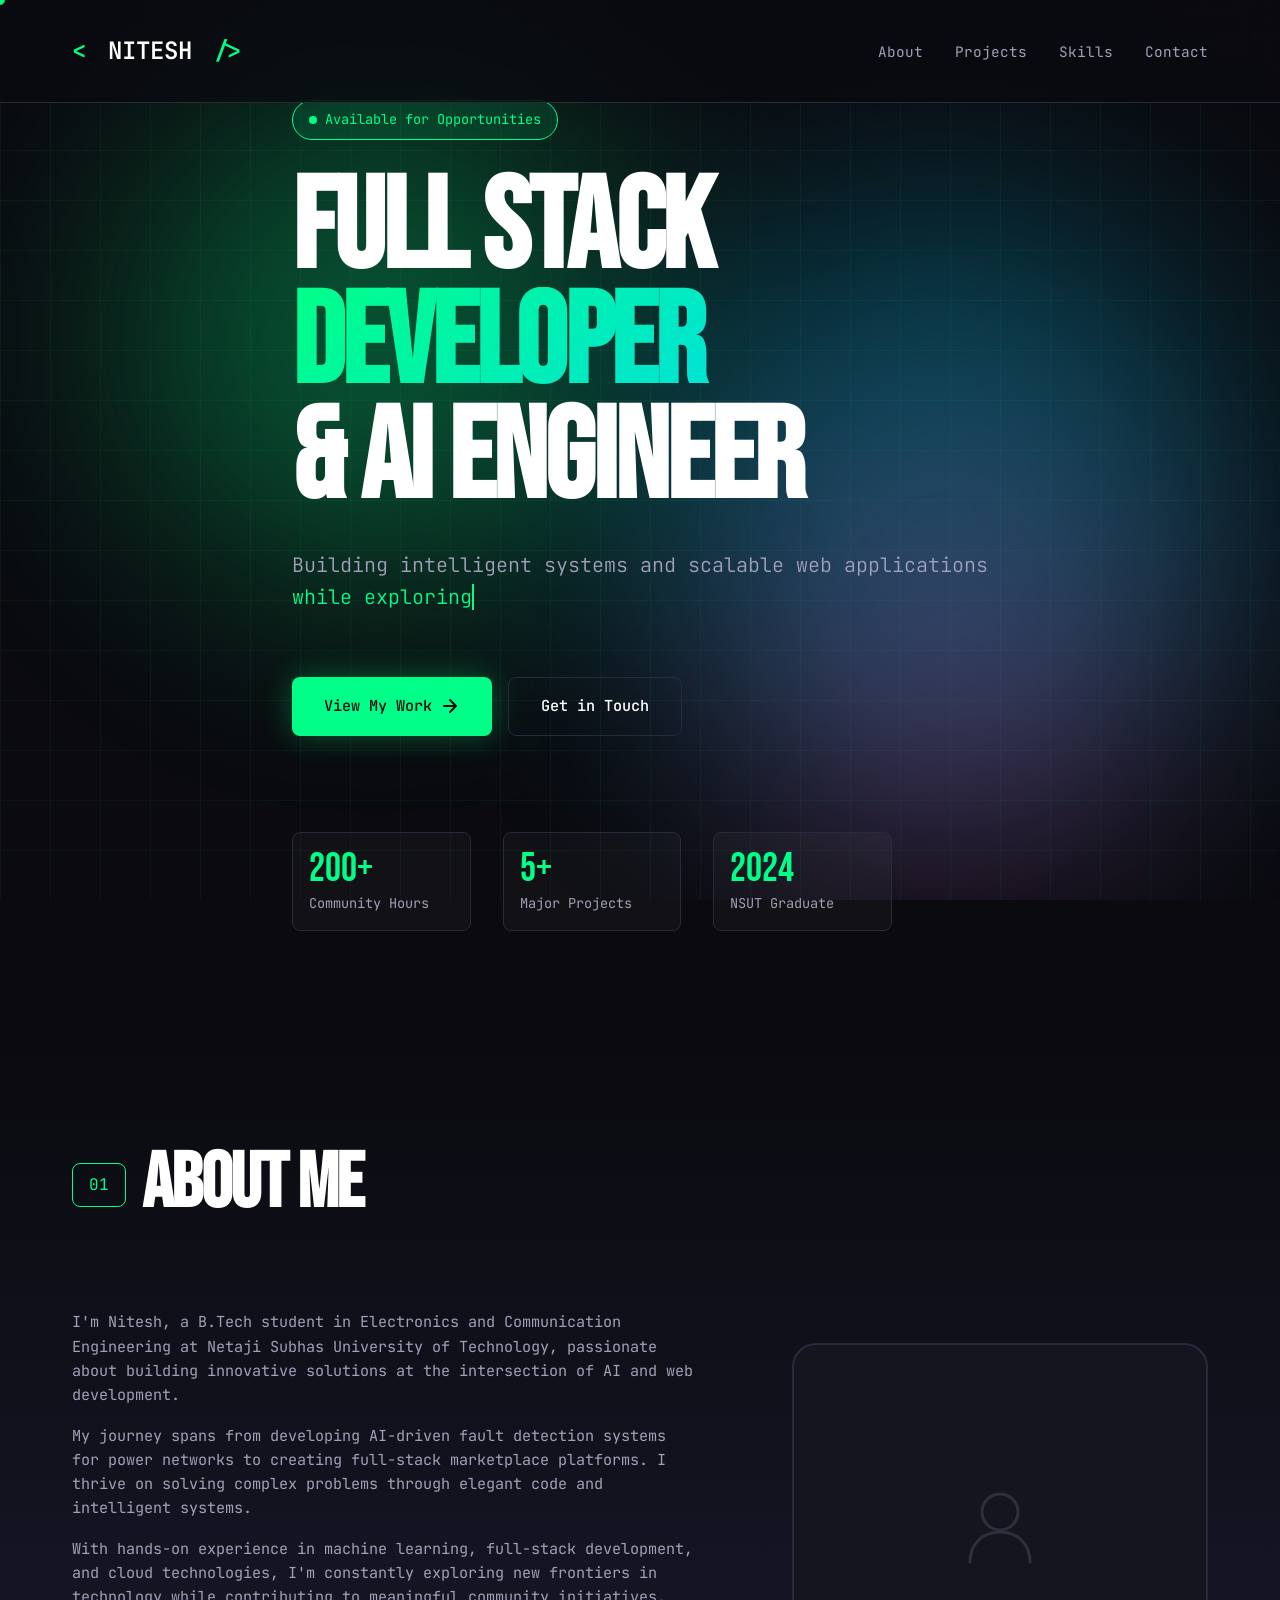
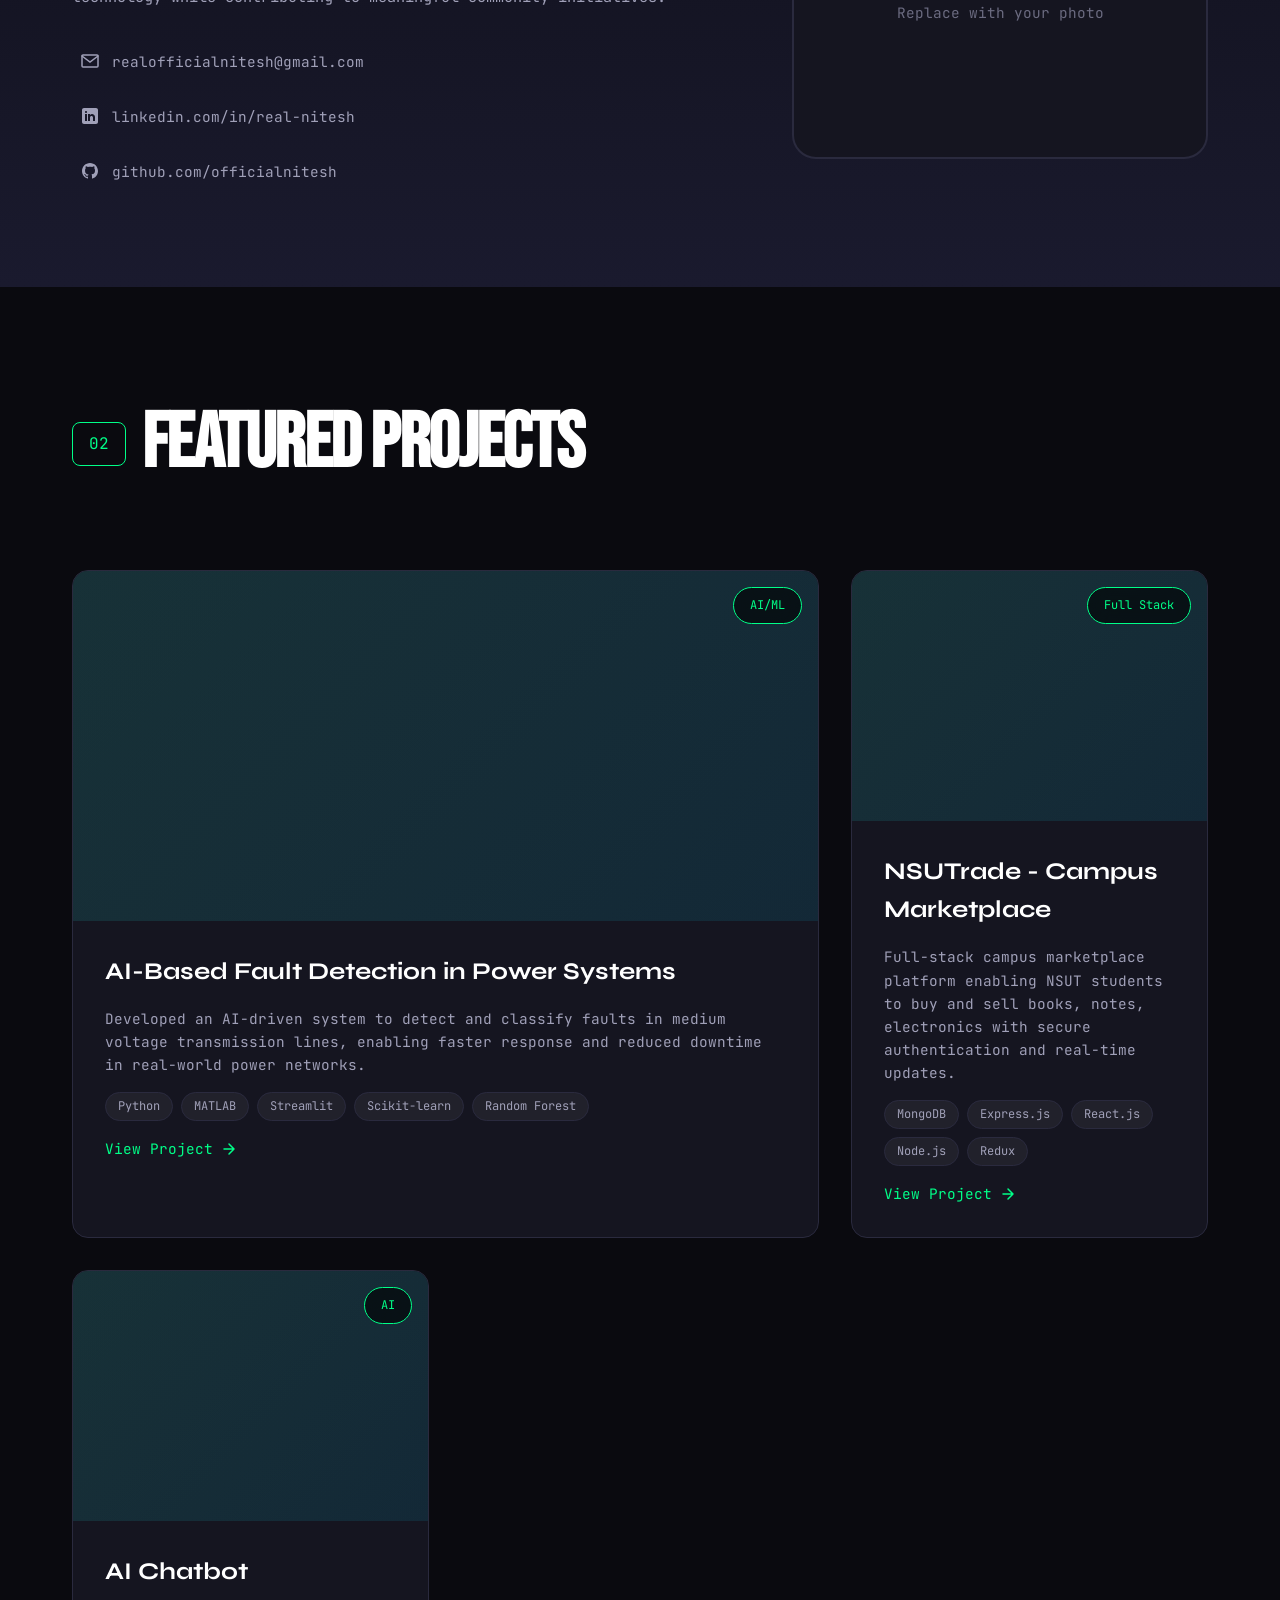
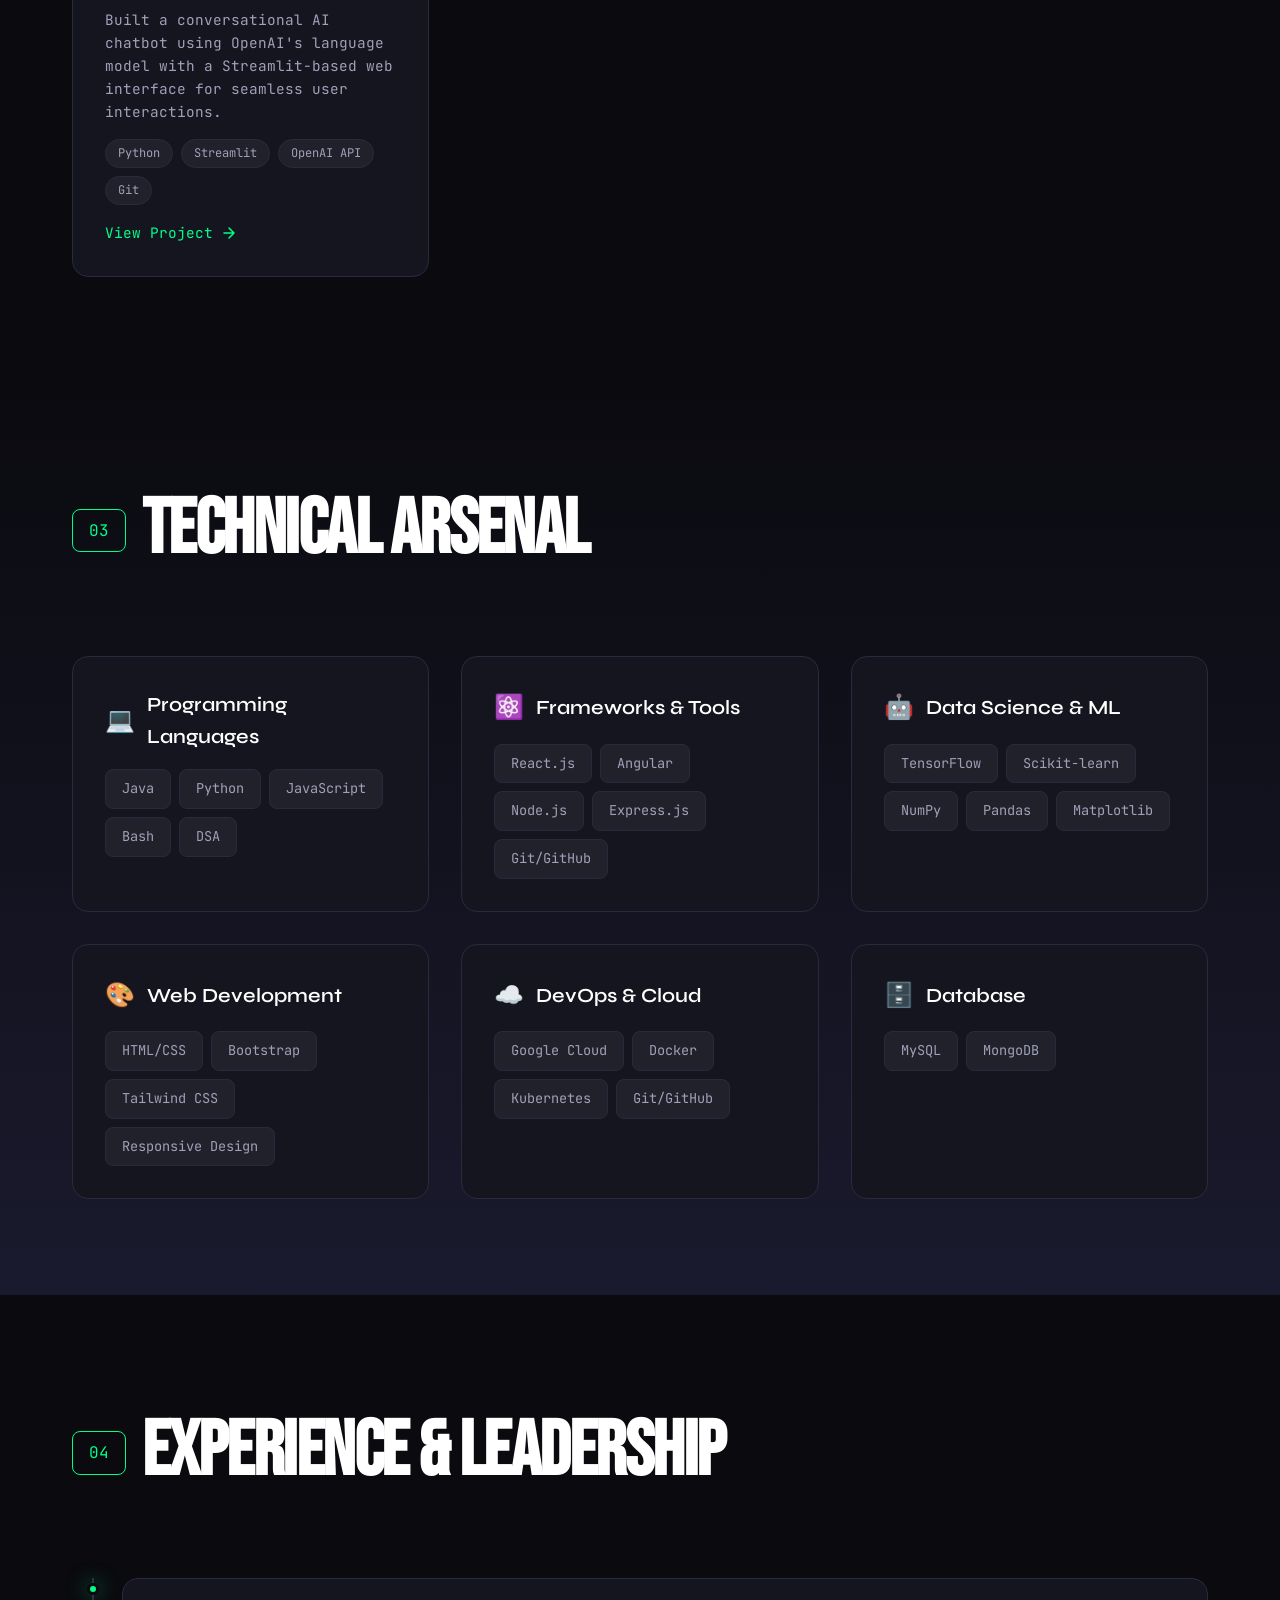
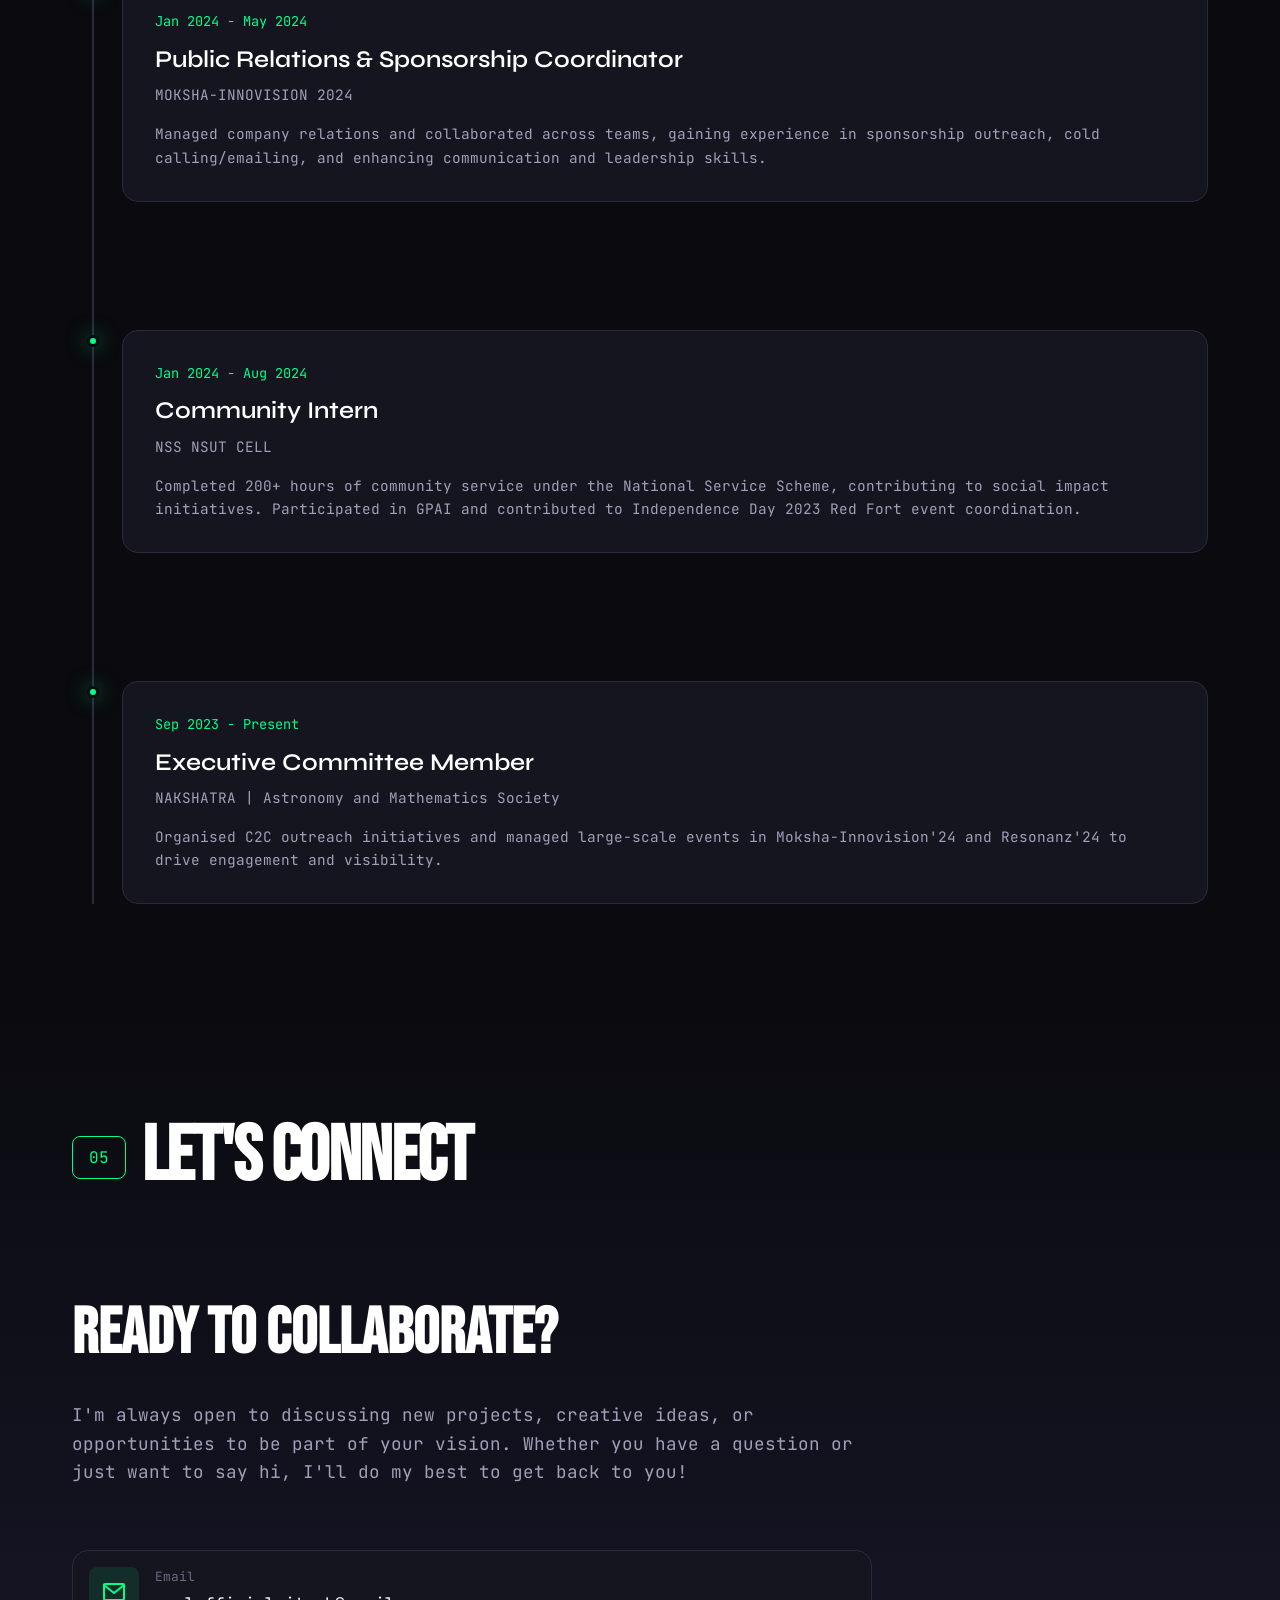
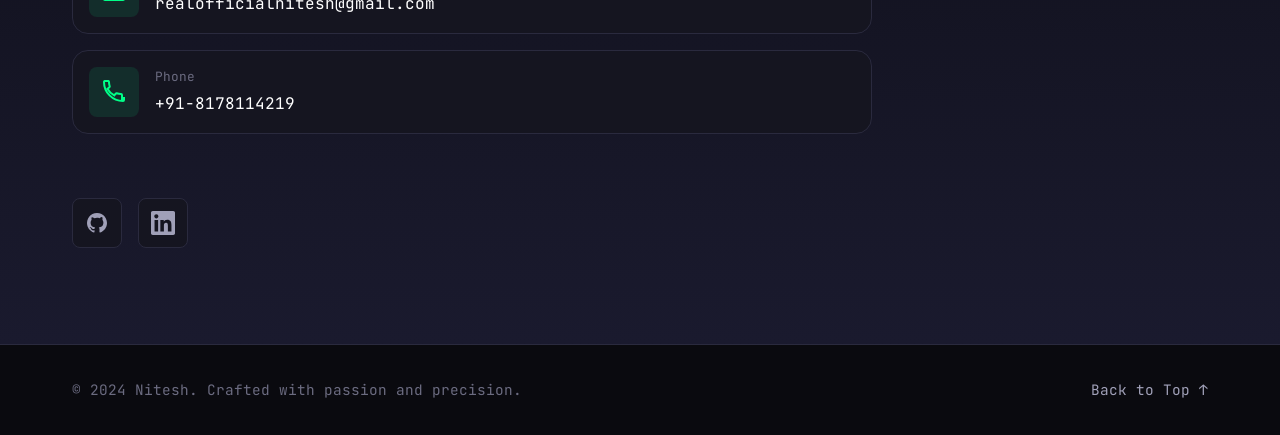
==== index.html @ efdd8fa1 "first commit" ====
<!DOCTYPE html>
<html lang="en">
<head>
    <meta charset="UTF-8">
    <meta name="viewport" content="width=device-width, initial-scale=1.0">
    <title>Nitesh - Full Stack Developer & AI Engineer</title>
    <link rel="stylesheet" href="styles.css">
    <link rel="preconnect" href="https://fonts.googleapis.com">
    <link rel="preconnect" href="https://fonts.gstatic.com" crossorigin>
    <link href="https://fonts.googleapis.com/css2?family=Bebas+Neue&family=JetBrains+Mono:wght@300;400;600&family=Syne:wght@400;600;700;800&display=swap" rel="stylesheet">
</head>
<body>
    <!-- Animated Background -->
    <div class="bg-animation">
        <div class="grid-overlay"></div>
        <div class="gradient-orb orb-1"></div>
        <div class="gradient-orb orb-2"></div>
        <div class="gradient-orb orb-3"></div>
    </div>

    <!-- Navigation -->
    <nav class="navbar">
        <div class="nav-container">
            <div class="logo">
                <span class="logo-bracket">&lt;</span>
                <span class="logo-text">NITESH</span>
                <span class="logo-bracket">/&gt;</span>
            </div>
            <div class="nav-links">
                <a href="#about" class="nav-link">About</a>
                <a href="#projects" class="nav-link">Projects</a>
                <a href="#skills" class="nav-link">Skills</a>
                <a href="#contact" class="nav-link">Contact</a>
            </div>
        </div>
    </nav>

    <!-- Hero Section -->
    <section class="hero" id="home">
        <div class="hero-content">
            <div class="hero-label">
                <span class="pulse-dot"></span>
                Available for Opportunities
            </div>
            <h1 class="hero-title">
                <span class="title-line">FULL STACK</span>
                <span class="title-line highlight">DEVELOPER</span>
                <span class="title-line">& AI ENGINEER</span>
            </h1>
            <p class="hero-subtitle">
                Building intelligent systems and scalable web applications
                <br>
                <span class="typing-text">while exploring the frontiers of AI and machine learning</span>
            </p>
            <div class="hero-cta">
                <a href="#projects" class="btn btn-primary">
                    <span>View My Work</span>
                    <svg width="20" height="20" viewBox="0 0 20 20" fill="none">
                        <path d="M4 10H16M16 10L10 4M16 10L10 16" stroke="currentColor" stroke-width="2" stroke-linecap="round"/>
                    </svg>
                </a>
                <a href="#contact" class="btn btn-secondary">Get in Touch</a>
            </div>
            <div class="hero-stats">
                <div class="stat">
                    <div class="stat-number">200+</div>
                    <div class="stat-label">Community Hours</div>
                </div>
                <div class="stat">
                    <div class="stat-number">5+</div>
                    <div class="stat-label">Major Projects</div>
                </div>
                <div class="stat">
                    <div class="stat-number">2024</div>
                    <div class="stat-label">NSUT Graduate</div>
                </div>
            </div>
        </div>
    </section>

    <!-- About Section -->
    <section class="about" id="about">
        <div class="container">
            <div class="section-header">
                <span class="section-number">01</span>
                <h2 class="section-title">About Me</h2>
            </div>
            <div class="about-grid">
                <div class="about-text">
                    <p class="lead-text">
                        I'm Nitesh, a B.Tech student in Electronics and Communication Engineering at Netaji Subhas University of Technology, passionate about building innovative solutions at the intersection of AI and web development.
                    </p>
                    <p>
                        My journey spans from developing AI-driven fault detection systems for power networks to creating full-stack marketplace platforms. I thrive on solving complex problems through elegant code and intelligent systems.
                    </p>
                    <p>
                        With hands-on experience in machine learning, full-stack development, and cloud technologies, I'm constantly exploring new frontiers in technology while contributing to meaningful community initiatives.
                    </p>
                    <div class="about-links">
                        <a href="mailto:realofficialnitesh@gmail.com" class="about-link">
                            <svg width="20" height="20" viewBox="0 0 20 20" fill="none">
                                <path d="M3 4H17C17.55 4 18 4.45 18 5V15C18 15.55 17.55 16 17 16H3C2.45 16 2 15.55 2 15V5C2 4.45 2.45 4 3 4Z" stroke="currentColor" stroke-width="1.5"/>
                                <path d="M18 5L10 11L2 5" stroke="currentColor" stroke-width="1.5" stroke-linecap="round"/>
                            </svg>
                            realofficialnitesh@gmail.com
                        </a>
                        <a href="https://linkedin.com/in/real-nitesh" target="_blank" class="about-link">
                            <svg width="20" height="20" viewBox="0 0 20 20" fill="none">
                                <path d="M16 2H4C2.9 2 2 2.9 2 4V16C2 17.1 2.9 18 4 18H16C17.1 18 18 17.1 18 16V4C18 2.9 17.1 2 16 2ZM7 15H5V8H7V15ZM6 7C5.45 7 5 6.55 5 6C5 5.45 5.45 5 6 5C6.55 5 7 5.45 7 6C7 6.55 6.55 7 6 7ZM15 15H13V11.5C13 10.67 12.33 10 11.5 10C10.67 10 10 10.67 10 11.5V15H8V8H10V9C10.5 8.34 11.34 8 12 8C13.66 8 15 9.34 15 11V15Z" fill="currentColor"/>
                            </svg>
                            linkedin.com/in/real-nitesh
                        </a>
                        <a href="https://github.com/officialnitesh" target="_blank" class="about-link">
                            <svg width="20" height="20" viewBox="0 0 20 20" fill="none">
                                <path fill-rule="evenodd" clip-rule="evenodd" d="M10 2C5.58 2 2 5.58 2 10C2 13.54 4.29 16.53 7.47 17.59C7.87 17.66 8.02 17.42 8.02 17.21C8.02 17.02 8.01 16.39 8.01 15.72C6 16.09 5.48 15.21 5.32 14.76C5.23 14.53 4.84 13.8 4.5 13.61C4.22 13.46 3.82 13.09 4.49 13.08C5.12 13.07 5.57 13.66 5.72 13.9C6.44 15.11 7.59 14.77 8.05 14.56C8.12 14.04 8.33 13.69 8.56 13.49C6.84 13.29 5.04 12.61 5.04 9.53C5.04 8.62 5.23 7.87 5.74 7.28C5.66 7.08 5.38 6.27 5.82 5.18C5.82 5.18 6.49 4.97 8.02 6.01C8.66 5.83 9.34 5.74 10.02 5.74C10.7 5.74 11.38 5.83 12.02 6.01C13.55 4.96 14.22 5.18 14.22 5.18C14.66 6.27 14.38 7.08 14.3 7.28C14.81 7.87 15 8.61 15 9.53C15 12.62 13.19 13.29 11.47 13.49C11.76 13.74 12.01 14.22 12.01 14.97C12.01 16.05 12 16.92 12 17.21C12 17.42 12.15 17.67 12.55 17.59C15.71 16.53 18 13.53 18 10C18 5.58 14.42 2 10 2Z" fill="currentColor"/>
                            </svg>
                            github.com/officialnitesh
                        </a>
                    </div>
                </div>
                <div class="about-image">
                    <div class="image-container">
                        <div class="image-placeholder">
                            <div class="placeholder-icon">
                                <svg width="100" height="100" viewBox="0 0 100 100" fill="none">
                                    <circle cx="50" cy="35" r="18" stroke="currentColor" stroke-width="3"/>
                                    <path d="M20 85C20 67 32 55 50 55C68 55 80 67 80 85" stroke="currentColor" stroke-width="3" stroke-linecap="round"/>
                                </svg>
                            </div>
                            <p class="placeholder-text">Replace with your photo</p>
                        </div>
                    </div>
                </div>
            </div>
        </div>
    </section>

    <!-- Projects Section -->
    <section class="projects" id="projects">
        <div class="container">
            <div class="section-header">
                <span class="section-number">02</span>
                <h2 class="section-title">Featured Projects</h2>
            </div>
            <div class="projects-grid">
                <!-- Project 1 -->
                <div class="project-card featured">
                    <div class="project-image">
                        <div class="project-overlay">
                            <span class="project-tag">AI/ML</span>
                        </div>
                    </div>
                    <div class="project-content">
                        <h3 class="project-title">AI-Based Fault Detection in Power Systems</h3>
                        <p class="project-description">
                            Developed an AI-driven system to detect and classify faults in medium voltage transmission lines, enabling faster response and reduced downtime in real-world power networks.
                        </p>
                        <div class="project-tech">
                            <span class="tech-tag">Python</span>
                            <span class="tech-tag">MATLAB</span>
                            <span class="tech-tag">Streamlit</span>
                            <span class="tech-tag">Scikit-learn</span>
                            <span class="tech-tag">Random Forest</span>
                        </div>
                        <div class="project-links">
                            <a href="#" class="project-link">
                                View Project
                                <svg width="16" height="16" viewBox="0 0 16 16" fill="none">
                                    <path d="M3 8H13M13 8L8 3M13 8L8 13" stroke="currentColor" stroke-width="1.5" stroke-linecap="round"/>
                                </svg>
                            </a>
                        </div>
                    </div>
                </div>

                <!-- Project 2 -->
                <div class="project-card">
                    <div class="project-image">
                        <div class="project-overlay">
                            <span class="project-tag">Full Stack</span>
                        </div>
                    </div>
                    <div class="project-content">
                        <h3 class="project-title">NSUTrade - Campus Marketplace</h3>
                        <p class="project-description">
                            Full-stack campus marketplace platform enabling NSUT students to buy and sell books, notes, electronics with secure authentication and real-time updates.
                        </p>
                        <div class="project-tech">
                            <span class="tech-tag">MongoDB</span>
                            <span class="tech-tag">Express.js</span>
                            <span class="tech-tag">React.js</span>
                            <span class="tech-tag">Node.js</span>
                            <span class="tech-tag">Redux</span>
                        </div>
                        <div class="project-links">
                            <a href="#" class="project-link">
                                View Project
                                <svg width="16" height="16" viewBox="0 0 16 16" fill="none">
                                    <path d="M3 8H13M13 8L8 3M13 8L8 13" stroke="currentColor" stroke-width="1.5" stroke-linecap="round"/>
                                </svg>
                            </a>
                        </div>
                    </div>
                </div>

                <!-- Project 3 -->
                <div class="project-card">
                    <div class="project-image">
                        <div class="project-overlay">
                            <span class="project-tag">AI</span>
                        </div>
                    </div>
                    <div class="project-content">
                        <h3 class="project-title">AI Chatbot</h3>
                        <p class="project-description">
                            Built a conversational AI chatbot using OpenAI's language model with a Streamlit-based web interface for seamless user interactions.
                        </p>
                        <div class="project-tech">
                            <span class="tech-tag">Python</span>
                            <span class="tech-tag">Streamlit</span>
                            <span class="tech-tag">OpenAI API</span>
                            <span class="tech-tag">Git</span>
                        </div>
                        <div class="project-links">
                            <a href="#" class="project-link">
                                View Project
                                <svg width="16" height="16" viewBox="0 0 16 16" fill="none">
                                    <path d="M3 8H13M13 8L8 3M13 8L8 13" stroke="currentColor" stroke-width="1.5" stroke-linecap="round"/>
                                </svg>
                            </a>
                        </div>
                    </div>
                </div>
            </div>
        </div>
    </section>

    <!-- Skills Section -->
    <section class="skills" id="skills">
        <div class="container">
            <div class="section-header">
                <span class="section-number">03</span>
                <h2 class="section-title">Technical Arsenal</h2>
            </div>
            <div class="skills-grid">
                <div class="skill-category">
                    <h3 class="category-title">
                        <span class="category-icon">💻</span>
                        Programming Languages
                    </h3>
                    <div class="skill-items">
                        <div class="skill-item">Java</div>
                        <div class="skill-item">Python</div>
                        <div class="skill-item">JavaScript</div>
                        <div class="skill-item">Bash</div>
                        <div class="skill-item">DSA</div>
                    </div>
                </div>

                <div class="skill-category">
                    <h3 class="category-title">
                        <span class="category-icon">⚛️</span>
                        Frameworks & Tools
                    </h3>
                    <div class="skill-items">
                        <div class="skill-item">React.js</div>
                        <div class="skill-item">Angular</div>
                        <div class="skill-item">Node.js</div>
                        <div class="skill-item">Express.js</div>
                        <div class="skill-item">Git/GitHub</div>
                    </div>
                </div>

                <div class="skill-category">
                    <h3 class="category-title">
                        <span class="category-icon">🤖</span>
                        Data Science & ML
                    </h3>
                    <div class="skill-items">
                        <div class="skill-item">TensorFlow</div>
                        <div class="skill-item">Scikit-learn</div>
                        <div class="skill-item">NumPy</div>
                        <div class="skill-item">Pandas</div>
                        <div class="skill-item">Matplotlib</div>
                    </div>
                </div>

                <div class="skill-category">
                    <h3 class="category-title">
                        <span class="category-icon">🎨</span>
                        Web Development
                    </h3>
                    <div class="skill-items">
                        <div class="skill-item">HTML/CSS</div>
                        <div class="skill-item">Bootstrap</div>
                        <div class="skill-item">Tailwind CSS</div>
                        <div class="skill-item">Responsive Design</div>
                    </div>
                </div>

                <div class="skill-category">
                    <h3 class="category-title">
                        <span class="category-icon">☁️</span>
                        DevOps & Cloud
                    </h3>
                    <div class="skill-items">
                        <div class="skill-item">Google Cloud</div>
                        <div class="skill-item">Docker</div>
                        <div class="skill-item">Kubernetes</div>
                        <div class="skill-item">Git/GitHub</div>
                    </div>
                </div>

                <div class="skill-category">
                    <h3 class="category-title">
                        <span class="category-icon">🗄️</span>
                        Database
                    </h3>
                    <div class="skill-items">
                        <div class="skill-item">MySQL</div>
                        <div class="skill-item">MongoDB</div>
                    </div>
                </div>
            </div>
        </div>
    </section>

    <!-- Experience Section -->
    <section class="experience">
        <div class="container">
            <div class="section-header">
                <span class="section-number">04</span>
                <h2 class="section-title">Experience & Leadership</h2>
            </div>
            <div class="timeline">
                <div class="timeline-item">
                    <div class="timeline-marker"></div>
                    <div class="timeline-content">
                        <div class="timeline-period">Jan 2024 - May 2024</div>
                        <h3 class="timeline-title">Public Relations & Sponsorship Coordinator</h3>
                        <div class="timeline-org">MOKSHA-INNOVISION 2024</div>
                        <p class="timeline-description">
                            Managed company relations and collaborated across teams, gaining experience in sponsorship outreach, cold calling/emailing, and enhancing communication and leadership skills.
                        </p>
                    </div>
                </div>

                <div class="timeline-item">
                    <div class="timeline-marker"></div>
                    <div class="timeline-content">
                        <div class="timeline-period">Jan 2024 - Aug 2024</div>
                        <h3 class="timeline-title">Community Intern</h3>
                        <div class="timeline-org">NSS NSUT CELL</div>
                        <p class="timeline-description">
                            Completed 200+ hours of community service under the National Service Scheme, contributing to social impact initiatives. Participated in GPAI and contributed to Independence Day 2023 Red Fort event coordination.
                        </p>
                    </div>
                </div>

                <div class="timeline-item">
                    <div class="timeline-marker"></div>
                    <div class="timeline-content">
                        <div class="timeline-period">Sep 2023 - Present</div>
                        <h3 class="timeline-title">Executive Committee Member</h3>
                        <div class="timeline-org">NAKSHATRA | Astronomy and Mathematics Society</div>
                        <p class="timeline-description">
                            Organised C2C outreach initiatives and managed large-scale events in Moksha-Innovision'24 and Resonanz'24 to drive engagement and visibility.
                        </p>
                    </div>
                </div>
            </div>
        </div>
    </section>

    <!-- Contact Section -->
    <section class="contact" id="contact">
        <div class="container">
            <div class="section-header">
                <span class="section-number">05</span>
                <h2 class="section-title">Let's Connect</h2>
            </div>
            <div class="contact-content">
                <div class="contact-text">
                    <h3 class="contact-heading">Ready to collaborate?</h3>
                    <p class="contact-description">
                        I'm always open to discussing new projects, creative ideas, or opportunities to be part of your vision. Whether you have a question or just want to say hi, I'll do my best to get back to you!
                    </p>
                    <div class="contact-methods">
                        <a href="mailto:realofficialnitesh@gmail.com" class="contact-method">
                            <div class="method-icon">
                                <svg width="24" height="24" viewBox="0 0 24 24" fill="none">
                                    <path d="M3 4H21C21.55 4 22 4.45 22 5V19C22 19.55 21.55 20 21 20H3C2.45 20 2 19.55 2 19V5C2 4.45 2.45 4 3 4Z" stroke="currentColor" stroke-width="2"/>
                                    <path d="M22 5L12 13L2 5" stroke="currentColor" stroke-width="2" stroke-linecap="round"/>
                                </svg>
                            </div>
                            <div class="method-details">
                                <div class="method-label">Email</div>
                                <div class="method-value">realofficialnitesh@gmail.com</div>
                            </div>
                        </a>
                        <a href="tel:+918178114219" class="contact-method">
                            <div class="method-icon">
                                <svg width="24" height="24" viewBox="0 0 24 24" fill="none">
                                    <path d="M22 16.92V19.92C22 20.47 21.55 20.92 21 20.92C10.51 20.92 2 12.41 2 1.92C2 1.37 2.45 0.92 3 0.92H6C6.55 0.92 7 1.37 7 1.92C7 3.42 7.24 4.86 7.68 6.21C7.79 6.56 7.67 6.94 7.39 7.17L5.51 8.7C6.93 11.53 9.39 14 12.22 15.42L13.75 13.54C13.98 13.26 14.36 13.14 14.71 13.25C16.06 13.69 17.5 13.93 19 13.93C19.55 13.93 20 14.38 20 14.93V17.93C20 18.48 19.55 18.93 19 18.93H22V16.92Z" stroke="currentColor" stroke-width="2"/>
                                </svg>
                            </div>
                            <div class="method-details">
                                <div class="method-label">Phone</div>
                                <div class="method-value">+91-8178114219</div>
                            </div>
                        </a>
                    </div>
                    <div class="social-links">
                        <a href="https://github.com/officialnitesh" target="_blank" class="social-link" aria-label="GitHub">
                            <svg width="24" height="24" viewBox="0 0 24 24" fill="currentColor">
                                <path d="M12 2C6.477 2 2 6.477 2 12c0 4.42 2.865 8.17 6.839 9.49.5.092.682-.217.682-.482 0-.237-.008-.866-.013-1.7-2.782.603-3.369-1.34-3.369-1.34-.454-1.156-1.11-1.463-1.11-1.463-.908-.62.069-.608.069-.608 1.003.07 1.531 1.03 1.531 1.03.892 1.529 2.341 1.087 2.91.831.092-.646.35-1.086.636-1.336-2.22-.253-4.555-1.11-4.555-4.943 0-1.091.39-1.984 1.029-2.683-.103-.253-.446-1.27.098-2.647 0 0 .84-.269 2.75 1.025A9.578 9.578 0 0112 6.836c.85.004 1.705.114 2.504.336 1.909-1.294 2.747-1.025 2.747-1.025.546 1.377.203 2.394.1 2.647.64.699 1.028 1.592 1.028 2.683 0 3.842-2.339 4.687-4.566 4.935.359.309.678.919.678 1.852 0 1.336-.012 2.415-.012 2.743 0 .267.18.578.688.48C19.137 20.167 22 16.418 22 12c0-5.523-4.477-10-10-10z"/>
                            </svg>
                        </a>
                        <a href="https://linkedin.com/in/real-nitesh" target="_blank" class="social-link" aria-label="LinkedIn">
                            <svg width="24" height="24" viewBox="0 0 24 24" fill="currentColor">
                                <path d="M20.447 20.452h-3.554v-5.569c0-1.328-.027-3.037-1.852-3.037-1.853 0-2.136 1.445-2.136 2.939v5.667H9.351V9h3.414v1.561h.046c.477-.9 1.637-1.85 3.37-1.85 3.601 0 4.267 2.37 4.267 5.455v6.286zM5.337 7.433c-1.144 0-2.063-.926-2.063-2.065 0-1.138.92-2.063 2.063-2.063 1.14 0 2.064.925 2.064 2.063 0 1.139-.925 2.065-2.064 2.065zm1.782 13.019H3.555V9h3.564v11.452zM22.225 0H1.771C.792 0 0 .774 0 1.729v20.542C0 23.227.792 24 1.771 24h20.451C23.2 24 24 23.227 24 22.271V1.729C24 .774 23.2 0 22.222 0h.003z"/>
                            </svg>
                        </a>
                    </div>
                </div>
            </div>
        </div>
    </section>

    <!-- Footer -->
    <footer class="footer">
        <div class="container">
            <div class="footer-content">
                <div class="footer-text">
                    <p>&copy; 2024 Nitesh. Crafted with passion and precision.</p>
                </div>
                <div class="footer-links">
                    <a href="#home" class="footer-link">Back to Top ↑</a>
                </div>
            </div>
        </div>
    </footer>

    <script src="script.js"></script>
</body>
</html>
---- styles.css ----
/* ===========================
   CSS VARIABLES & RESET
   =========================== */

:root {
    /* Color Palette - Bold Cyber-Tech Theme */
    --primary: #00ff88;
    --primary-dark: #00cc6f;
    --secondary: #ff006e;
    --accent: #00d4ff;
    --bg-dark: #0a0a0f;
    --bg-card: #151520;
    --bg-lighter: #1a1a2e;
    --text-primary: #ffffff;
    --text-secondary: #a0a0b8;
    --text-muted: #6b6b80;
    --border: #2a2a3e;
    
    /* Typography */
    --font-display: 'Syne', sans-serif;
    --font-mono: 'JetBrains Mono', monospace;
    --font-headline: 'Bebas Neue', sans-serif;
    
    /* Spacing */
    --spacing-xs: 0.5rem;
    --spacing-sm: 1rem;
    --spacing-md: 2rem;
    --spacing-lg: 4rem;
    --spacing-xl: 6rem;
    
    /* Transitions */
    --transition-fast: 0.2s ease;
    --transition-normal: 0.3s ease;
    --transition-slow: 0.5s ease;
    
    /* Border Radius */
    --radius-sm: 8px;
    --radius-md: 16px;
    --radius-lg: 24px;
}

* {
    margin: 0;
    padding: 0;
    box-sizing: border-box;
}

html {
    scroll-behavior: smooth;
}

body {
    font-family: var(--font-mono);
    background: var(--bg-dark);
    color: var(--text-primary);
    line-height: 1.6;
    overflow-x: hidden;
}

.container {
    max-width: 1200px;
    margin: 0 auto;
    padding: 0 var(--spacing-md);
}

section {
    padding: var(--spacing-xl) 0;
    position: relative;
}

/* ===========================
   ANIMATED BACKGROUND
   =========================== */

.bg-animation {
    position: fixed;
    top: 0;
    left: 0;
    width: 100%;
    height: 100%;
    z-index: -1;
    overflow: hidden;
}

.grid-overlay {
    position: absolute;
    top: 0;
    left: 0;
    width: 100%;
    height: 100%;
    background-image: 
        linear-gradient(rgba(0, 255, 136, 0.05) 1px, transparent 1px),
        linear-gradient(90deg, rgba(0, 255, 136, 0.05) 1px, transparent 1px);
    background-size: 50px 50px;
    animation: gridScroll 20s linear infinite;
}

@keyframes gridScroll {
    0% { transform: translateY(0); }
    100% { transform: translateY(50px); }
}

.gradient-orb {
    position: absolute;
    border-radius: 50%;
    filter: blur(120px);
    opacity: 0.3;
    animation: float 20s ease-in-out infinite;
}

.orb-1 {
    width: 500px;
    height: 500px;
    background: var(--primary);
    top: 10%;
    left: 10%;
    animation-delay: 0s;
}

.orb-2 {
    width: 400px;
    height: 400px;
    background: var(--secondary);
    top: 50%;
    right: 10%;
    animation-delay: 7s;
}

.orb-3 {
    width: 600px;
    height: 600px;
    background: var(--accent);
    bottom: 10%;
    left: 50%;
    animation-delay: 14s;
}

@keyframes float {
    0%, 100% { transform: translate(0, 0) rotate(0deg); }
    33% { transform: translate(50px, -50px) rotate(120deg); }
    66% { transform: translate(-30px, 30px) rotate(240deg); }
}

/* ===========================
   NAVIGATION
   =========================== */

.navbar {
    position: fixed;
    top: 0;
    left: 0;
    width: 100%;
    z-index: 1000;
    padding: var(--spacing-md) 0;
    background: rgba(10, 10, 15, 0.8);
    backdrop-filter: blur(20px);
    border-bottom: 1px solid var(--border);
    animation: slideDown 0.5s ease;
}

@keyframes slideDown {
    from { transform: translateY(-100%); opacity: 0; }
    to { transform: translateY(0); opacity: 1; }
}

.nav-container {
    max-width: 1200px;
    margin: 0 auto;
    padding: 0 var(--spacing-md);
    display: flex;
    justify-content: space-between;
    align-items: center;
}

.logo {
    font-family: var(--font-mono);
    font-size: 1.5rem;
    font-weight: 600;
    color: var(--text-primary);
}

.logo-bracket {
    color: var(--primary);
}

.logo-text {
    margin: 0 0.5rem;
}

.nav-links {
    display: flex;
    gap: var(--spacing-md);
}

.nav-link {
    font-family: var(--font-mono);
    font-size: 0.9rem;
    color: var(--text-secondary);
    text-decoration: none;
    transition: var(--transition-fast);
    position: relative;
}

.nav-link::before {
    content: '';
    position: absolute;
    bottom: -4px;
    left: 0;
    width: 0;
    height: 2px;
    background: var(--primary);
    transition: var(--transition-normal);
}

.nav-link:hover {
    color: var(--primary);
}

.nav-link:hover::before {
    width: 100%;
}

/* ===========================
   HERO SECTION
   =========================== */

.hero {
    min-height: 100vh;
    display: flex;
    align-items: center;
    padding-top: 100px;
}

.hero-content {
    max-width: 1200px;
    margin: 0 auto;
    padding: 0 var(--spacing-md);
}

.hero-label {
    display: inline-flex;
    align-items: center;
    gap: 0.5rem;
    padding: 0.5rem 1rem;
    background: rgba(0, 255, 136, 0.1);
    border: 1px solid var(--primary);
    border-radius: 50px;
    font-family: var(--font-mono);
    font-size: 0.85rem;
    color: var(--primary);
    margin-bottom: var(--spacing-md);
    animation: fadeInUp 0.8s ease 0.2s both;
}

.pulse-dot {
    width: 8px;
    height: 8px;
    background: var(--primary);
    border-radius: 50%;
    animation: pulse 2s ease-in-out infinite;
}

@keyframes pulse {
    0%, 100% { opacity: 1; transform: scale(1); }
    50% { opacity: 0.5; transform: scale(1.2); }
}

.hero-title {
    font-family: var(--font-headline);
    font-size: clamp(3rem, 10vw, 8rem);
    line-height: 0.9;
    margin-bottom: var(--spacing-md);
    letter-spacing: -0.02em;
}

.title-line {
    display: block;
    animation: fadeInUp 0.8s ease both;
}

.title-line:nth-child(1) { animation-delay: 0.3s; }
.title-line:nth-child(2) { animation-delay: 0.5s; }
.title-line:nth-child(3) { animation-delay: 0.7s; }

.title-line.highlight {
    color: transparent;
    background: linear-gradient(135deg, var(--primary), var(--accent));
    background-clip: text;
    -webkit-background-clip: text;
}

@keyframes fadeInUp {
    from { 
        opacity: 0;
        transform: translateY(30px);
    }
    to { 
        opacity: 1;
        transform: translateY(0);
    }
}

.hero-subtitle {
    font-family: var(--font-mono);
    font-size: clamp(1rem, 2vw, 1.25rem);
    color: var(--text-secondary);
    max-width: 700px;
    margin-bottom: var(--spacing-lg);
    font-weight: 300;
    animation: fadeInUp 0.8s ease 0.9s both;
}

.typing-text {
    color: var(--primary);
}

.hero-cta {
    display: flex;
    gap: var(--spacing-sm);
    margin-bottom: var(--spacing-xl);
    animation: fadeInUp 0.8s ease 1.1s both;
    flex-wrap: wrap;
}

.btn {
    padding: 1rem 2rem;
    border-radius: var(--radius-sm);
    font-family: var(--font-mono);
    font-size: 0.95rem;
    text-decoration: none;
    transition: var(--transition-normal);
    display: inline-flex;
    align-items: center;
    gap: 0.5rem;
    cursor: pointer;
    border: none;
    font-weight: 500;
}

.btn-primary {
    background: var(--primary);
    color: var(--bg-dark);
    box-shadow: 0 0 30px rgba(0, 255, 136, 0.3);
}

.btn-primary:hover {
    transform: translateY(-2px);
    box-shadow: 0 10px 40px rgba(0, 255, 136, 0.4);
}

.btn-secondary {
    background: transparent;
    color: var(--text-primary);
    border: 1px solid var(--border);
}

.btn-secondary:hover {
    border-color: var(--primary);
    color: var(--primary);
    transform: translateY(-2px);
}

.hero-stats {
    display: grid;
    grid-template-columns: repeat(auto-fit, minmax(150px, 1fr));
    gap: var(--spacing-md);
    max-width: 600px;
    animation: fadeInUp 0.8s ease 1.3s both;
}

.stat {
    padding: var(--spacing-sm);
    background: rgba(255, 255, 255, 0.03);
    border: 1px solid var(--border);
    border-radius: var(--radius-sm);
    transition: var(--transition-normal);
}

.stat:hover {
    border-color: var(--primary);
    background: rgba(0, 255, 136, 0.05);
}

.stat-number {
    font-family: var(--font-headline);
    font-size: 2.5rem;
    color: var(--primary);
    line-height: 1;
    margin-bottom: 0.25rem;
}

.stat-label {
    font-family: var(--font-mono);
    font-size: 0.85rem;
    color: var(--text-secondary);
}

/* ===========================
   SECTION HEADERS
   =========================== */

.section-header {
    margin-bottom: var(--spacing-lg);
    display: flex;
    align-items: center;
    gap: var(--spacing-sm);
}

.section-number {
    font-family: var(--font-mono);
    font-size: 1rem;
    color: var(--primary);
    padding: 0.5rem 1rem;
    border: 1px solid var(--primary);
    border-radius: var(--radius-sm);
}

.section-title {
    font-family: var(--font-headline);
    font-size: clamp(2.5rem, 6vw, 5rem);
    letter-spacing: -0.02em;
    color: var(--text-primary);
}

/* ===========================
   ABOUT SECTION
   =========================== */

.about {
    background: linear-gradient(180deg, var(--bg-dark) 0%, var(--bg-lighter) 100%);
}

.about-grid {
    display: grid;
    grid-template-columns: 1.5fr 1fr;
    gap: var(--spacing-xl);
    align-items: center;
}

.about-text {
    font-family: var(--font-mono);
}

.lead-text {
    font-size: 1.25rem;
    color: var(--text-primary);
    margin-bottom: var(--spacing-md);
    font-weight: 400;
}

.about-text p {
    color: var(--text-secondary);
    margin-bottom: var(--spacing-sm);
    font-size: 0.95rem;
}

.about-links {
    margin-top: var(--spacing-md);
    display: flex;
    flex-direction: column;
    gap: var(--spacing-sm);
}

.about-link {
    display: inline-flex;
    align-items: center;
    gap: 0.75rem;
    color: var(--text-secondary);
    text-decoration: none;
    font-size: 0.9rem;
    transition: var(--transition-fast);
    padding: 0.5rem;
    border-radius: var(--radius-sm);
}

.about-link:hover {
    color: var(--primary);
    background: rgba(0, 255, 136, 0.05);
}

.about-link svg {
    flex-shrink: 0;
}

.about-image {
    position: relative;
}

.image-container {
    position: relative;
    aspect-ratio: 1;
    border-radius: var(--radius-lg);
    overflow: hidden;
    border: 2px solid var(--border);
    background: var(--bg-card);
}

.image-placeholder {
    width: 100%;
    height: 100%;
    display: flex;
    flex-direction: column;
    align-items: center;
    justify-content: center;
    color: var(--text-muted);
}

.placeholder-icon {
    margin-bottom: var(--spacing-sm);
    opacity: 0.3;
}

.placeholder-text {
    font-size: 0.9rem;
    font-family: var(--font-mono);
}

/* ===========================
   PROJECTS SECTION
   =========================== */

.projects {
    background: var(--bg-dark);
}

.projects-grid {
    display: grid;
    grid-template-columns: repeat(auto-fit, minmax(350px, 1fr));
    gap: var(--spacing-md);
}

.project-card {
    background: var(--bg-card);
    border: 1px solid var(--border);
    border-radius: var(--radius-md);
    overflow: hidden;
    transition: var(--transition-normal);
    cursor: pointer;
}

.project-card:hover {
    transform: translateY(-8px);
    border-color: var(--primary);
    box-shadow: 0 20px 60px rgba(0, 255, 136, 0.1);
}

.project-card.featured {
    grid-column: span 2;
}

.project-image {
    position: relative;
    height: 250px;
    background: linear-gradient(135deg, var(--bg-lighter), var(--bg-card));
    overflow: hidden;
}

.project-card.featured .project-image {
    height: 350px;
}

.project-overlay {
    position: absolute;
    top: 0;
    left: 0;
    width: 100%;
    height: 100%;
    display: flex;
    align-items: flex-start;
    justify-content: flex-end;
    padding: var(--spacing-sm);
    background: linear-gradient(135deg, rgba(0, 255, 136, 0.1), rgba(0, 212, 255, 0.1));
}

.project-tag {
    padding: 0.5rem 1rem;
    background: rgba(0, 0, 0, 0.6);
    backdrop-filter: blur(10px);
    border: 1px solid var(--primary);
    border-radius: 50px;
    font-family: var(--font-mono);
    font-size: 0.75rem;
    color: var(--primary);
}

.project-content {
    padding: var(--spacing-md);
}

.project-title {
    font-family: var(--font-display);
    font-size: 1.5rem;
    font-weight: 700;
    margin-bottom: var(--spacing-sm);
    color: var(--text-primary);
}

.project-description {
    font-family: var(--font-mono);
    font-size: 0.9rem;
    color: var(--text-secondary);
    margin-bottom: var(--spacing-sm);
    line-height: 1.6;
}

.project-tech {
    display: flex;
    flex-wrap: wrap;
    gap: 0.5rem;
    margin-bottom: var(--spacing-sm);
}

.tech-tag {
    padding: 0.25rem 0.75rem;
    background: rgba(255, 255, 255, 0.05);
    border: 1px solid var(--border);
    border-radius: 50px;
    font-family: var(--font-mono);
    font-size: 0.75rem;
    color: var(--text-secondary);
    transition: var(--transition-fast);
}

.tech-tag:hover {
    border-color: var(--primary);
    color: var(--primary);
}

.project-links {
    display: flex;
    gap: var(--spacing-sm);
}

.project-link {
    font-family: var(--font-mono);
    font-size: 0.9rem;
    color: var(--primary);
    text-decoration: none;
    display: inline-flex;
    align-items: center;
    gap: 0.5rem;
    transition: var(--transition-fast);
}

.project-link:hover {
    gap: 0.75rem;
}

/* ===========================
   SKILLS SECTION
   =========================== */

.skills {
    background: linear-gradient(180deg, var(--bg-dark) 0%, var(--bg-lighter) 100%);
}

.skills-grid {
    display: grid;
    grid-template-columns: repeat(auto-fit, minmax(300px, 1fr));
    gap: var(--spacing-md);
}

.skill-category {
    background: var(--bg-card);
    border: 1px solid var(--border);
    border-radius: var(--radius-md);
    padding: var(--spacing-md);
    transition: var(--transition-normal);
}

.skill-category:hover {
    border-color: var(--primary);
    background: rgba(0, 255, 136, 0.02);
}

.category-title {
    font-family: var(--font-display);
    font-size: 1.25rem;
    font-weight: 600;
    margin-bottom: var(--spacing-sm);
    display: flex;
    align-items: center;
    gap: 0.75rem;
    color: var(--text-primary);
}

.category-icon {
    font-size: 1.5rem;
}

.skill-items {
    display: flex;
    flex-wrap: wrap;
    gap: 0.5rem;
}

.skill-item {
    padding: 0.5rem 1rem;
    background: rgba(255, 255, 255, 0.05);
    border: 1px solid var(--border);
    border-radius: var(--radius-sm);
    font-family: var(--font-mono);
    font-size: 0.85rem;
    color: var(--text-secondary);
    transition: var(--transition-fast);
}

.skill-item:hover {
    border-color: var(--primary);
    color: var(--primary);
    background: rgba(0, 255, 136, 0.1);
}

/* ===========================
   EXPERIENCE/TIMELINE SECTION
   =========================== */

.experience {
    background: var(--bg-dark);
}

.timeline {
    position: relative;
    padding-left: 50px;
}

.timeline::before {
    content: '';
    position: absolute;
    left: 20px;
    top: 0;
    bottom: 0;
    width: 2px;
    background: var(--border);
}

.timeline-item {
    position: relative;
    margin-bottom: var(--spacing-lg);
    padding-bottom: var(--spacing-lg);
}

.timeline-item:last-child {
    margin-bottom: 0;
    padding-bottom: 0;
}

.timeline-marker {
    position: absolute;
    left: -35px;
    top: 5px;
    width: 12px;
    height: 12px;
    background: var(--primary);
    border: 3px solid var(--bg-dark);
    border-radius: 50%;
    box-shadow: 0 0 20px rgba(0, 255, 136, 0.5);
}

.timeline-content {
    background: var(--bg-card);
    border: 1px solid var(--border);
    border-radius: var(--radius-md);
    padding: var(--spacing-md);
    transition: var(--transition-normal);
}

.timeline-content:hover {
    border-color: var(--primary);
    background: rgba(0, 255, 136, 0.02);
}

.timeline-period {
    font-family: var(--font-mono);
    font-size: 0.85rem;
    color: var(--primary);
    margin-bottom: 0.5rem;
}

.timeline-title {
    font-family: var(--font-display);
    font-size: 1.5rem;
    font-weight: 600;
    color: var(--text-primary);
    margin-bottom: 0.25rem;
}

.timeline-org {
    font-family: var(--font-mono);
    font-size: 0.9rem;
    color: var(--text-secondary);
    margin-bottom: var(--spacing-sm);
}

.timeline-description {
    font-family: var(--font-mono);
    font-size: 0.9rem;
    color: var(--text-secondary);
    line-height: 1.6;
}

/* ===========================
   CONTACT SECTION
   =========================== */

.contact {
    background: linear-gradient(180deg, var(--bg-dark) 0%, var(--bg-lighter) 100%);
}

.contact-content {
    max-width: 800px;
}

.contact-heading {
    font-family: var(--font-headline);
    font-size: clamp(2rem, 5vw, 4rem);
    margin-bottom: var(--spacing-sm);
    color: var(--text-primary);
}

.contact-description {
    font-family: var(--font-mono);
    font-size: 1.1rem;
    color: var(--text-secondary);
    margin-bottom: var(--spacing-lg);
    line-height: 1.6;
}

.contact-methods {
    display: flex;
    flex-direction: column;
    gap: var(--spacing-sm);
    margin-bottom: var(--spacing-lg);
}

.contact-method {
    display: flex;
    align-items: center;
    gap: var(--spacing-sm);
    padding: var(--spacing-sm);
    background: var(--bg-card);
    border: 1px solid var(--border);
    border-radius: var(--radius-md);
    text-decoration: none;
    transition: var(--transition-normal);
}

.contact-method:hover {
    border-color: var(--primary);
    background: rgba(0, 255, 136, 0.05);
}

.method-icon {
    width: 50px;
    height: 50px;
    display: flex;
    align-items: center;
    justify-content: center;
    background: rgba(0, 255, 136, 0.1);
    border-radius: var(--radius-sm);
    color: var(--primary);
    flex-shrink: 0;
}

.method-details {
    flex: 1;
}

.method-label {
    font-family: var(--font-mono);
    font-size: 0.8rem;
    color: var(--text-muted);
    margin-bottom: 0.25rem;
}

.method-value {
    font-family: var(--font-mono);
    font-size: 1rem;
    color: var(--text-primary);
}

.social-links {
    display: flex;
    gap: var(--spacing-sm);
}

.social-link {
    width: 50px;
    height: 50px;
    display: flex;
    align-items: center;
    justify-content: center;
    background: var(--bg-card);
    border: 1px solid var(--border);
    border-radius: var(--radius-sm);
    color: var(--text-secondary);
    transition: var(--transition-normal);
    text-decoration: none;
}

.social-link:hover {
    border-color: var(--primary);
    color: var(--primary);
    background: rgba(0, 255, 136, 0.1);
    transform: translateY(-3px);
}

/* ===========================
   FOOTER
   =========================== */

.footer {
    background: var(--bg-dark);
    border-top: 1px solid var(--border);
    padding: var(--spacing-md) 0;
}

.footer-content {
    display: flex;
    justify-content: space-between;
    align-items: center;
}

.footer-text p {
    font-family: var(--font-mono);
    font-size: 0.9rem;
    color: var(--text-muted);
}

.footer-link {
    font-family: var(--font-mono);
    font-size: 0.9rem;
    color: var(--text-secondary);
    text-decoration: none;
    transition: var(--transition-fast);
}

.footer-link:hover {
    color: var(--primary);
}

/* ===========================
   RESPONSIVE DESIGN
   =========================== */

@media (max-width: 1024px) {
    .about-grid {
        grid-template-columns: 1fr;
    }
    
    .project-card.featured {
        grid-column: span 1;
    }
    
    .projects-grid {
        grid-template-columns: 1fr;
    }
}

@media (max-width: 768px) {
    :root {
        --spacing-lg: 3rem;
        --spacing-xl: 4rem;
    }
    
    .nav-links {
        gap: var(--spacing-sm);
    }
    
    .nav-link {
        font-size: 0.85rem;
    }
    
    .hero {
        padding-top: 120px;
    }
    
    .hero-title {
        font-size: clamp(2.5rem, 12vw, 5rem);
    }
    
    .hero-cta {
        flex-direction: column;
    }
    
    .btn {
        width: 100%;
        justify-content: center;
    }
    
    .hero-stats {
        grid-template-columns: 1fr;
    }
    
    .section-header {
        flex-direction: column;
        align-items: flex-start;
    }
    
    .skills-grid {
        grid-template-columns: 1fr;
    }
    
    .timeline {
        padding-left: 30px;
    }
    
    .timeline::before {
        left: 10px;
    }
    
    .timeline-marker {
        left: -25px;
    }
    
    .footer-content {
        flex-direction: column;
        gap: var(--spacing-sm);
        text-align: center;
    }
}

@media (max-width: 480px) {
    .logo {
        font-size: 1.2rem;
    }
    
    .nav-links {
        gap: 0.5rem;
    }
    
    .nav-link {
        font-size: 0.8rem;
    }
    
    .section-title {
        font-size: clamp(2rem, 8vw, 3rem);
    }
}

/* ===========================
   UTILITY CLASSES
   =========================== */

.text-gradient {
    background: linear-gradient(135deg, var(--primary), var(--accent));
    background-clip: text;
    -webkit-background-clip: text;
    color: transparent;
}

.glow {
    box-shadow: 0 0 30px rgba(0, 255, 136, 0.3);
}

/* ===========================
   SCROLL ANIMATIONS
   =========================== */

@keyframes fadeIn {
    from { opacity: 0; }
    to { opacity: 1; }
}

.fade-in {
    animation: fadeIn 1s ease;
}
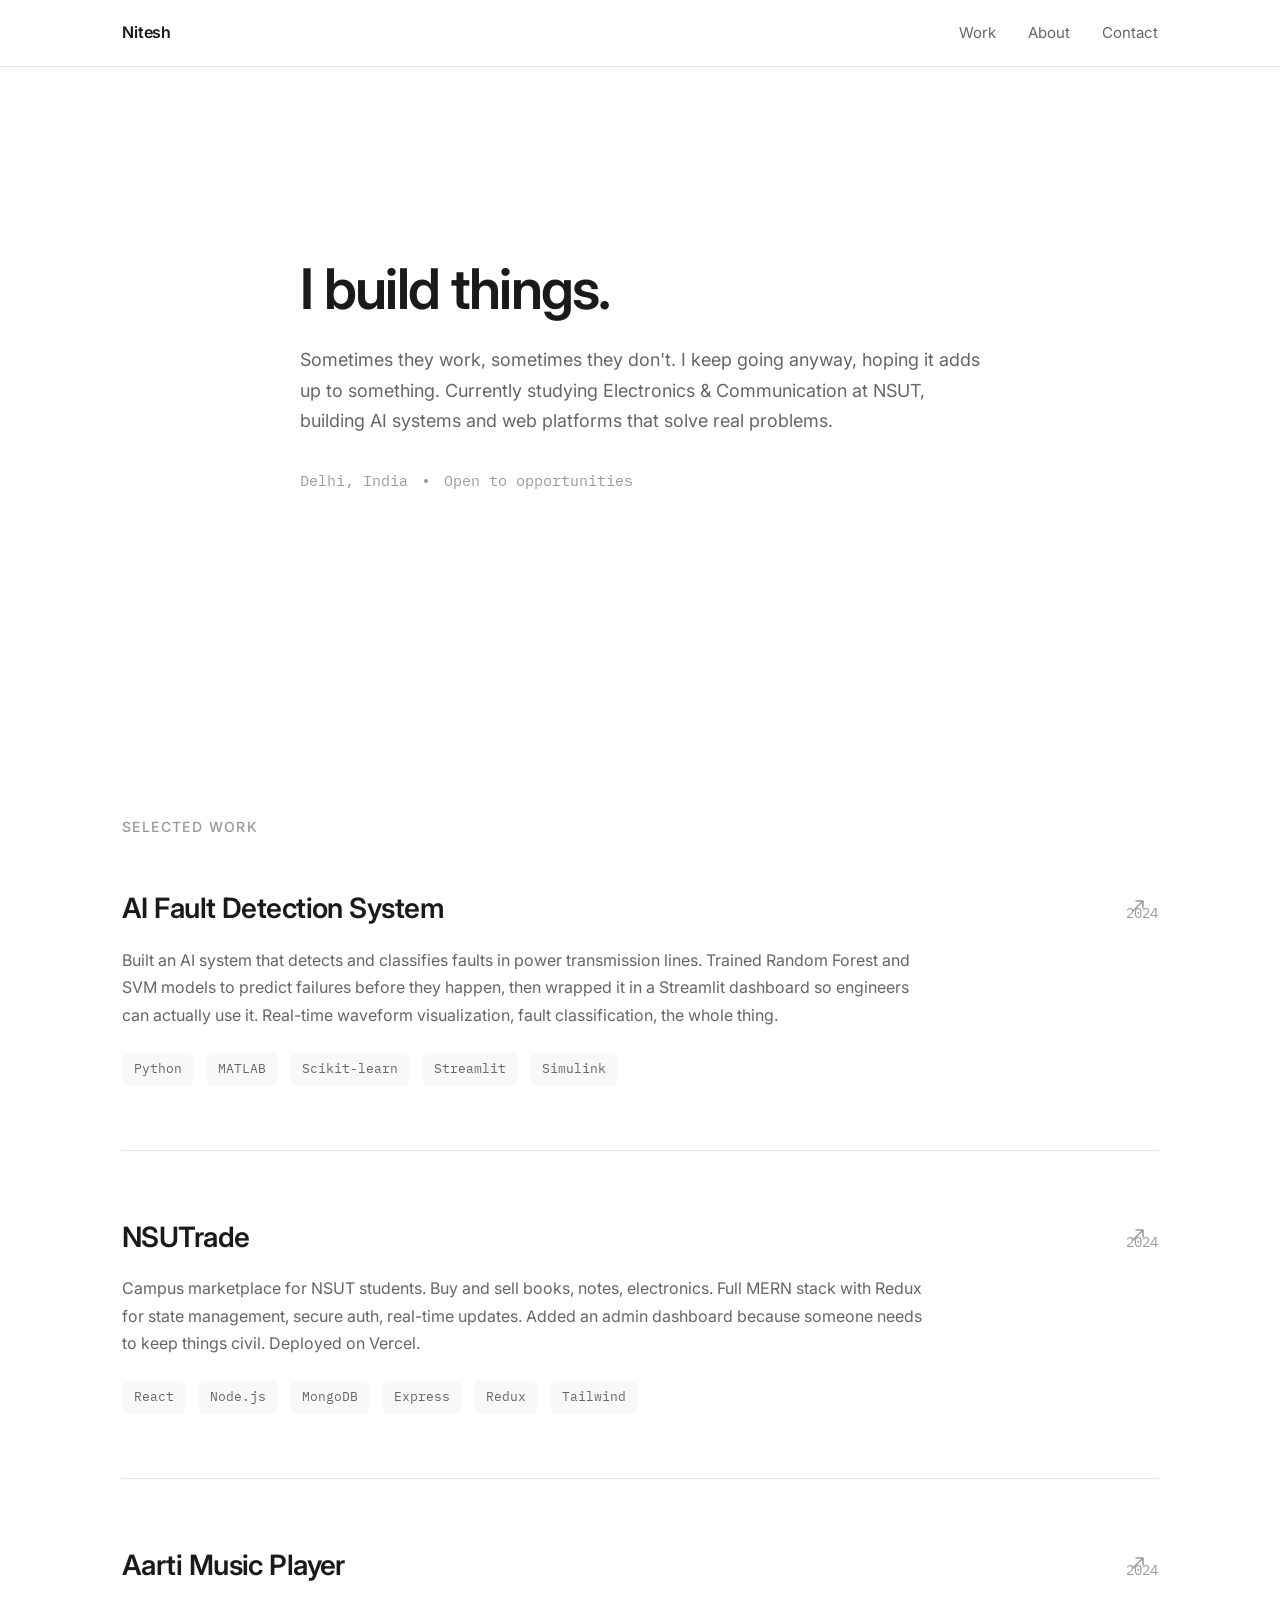
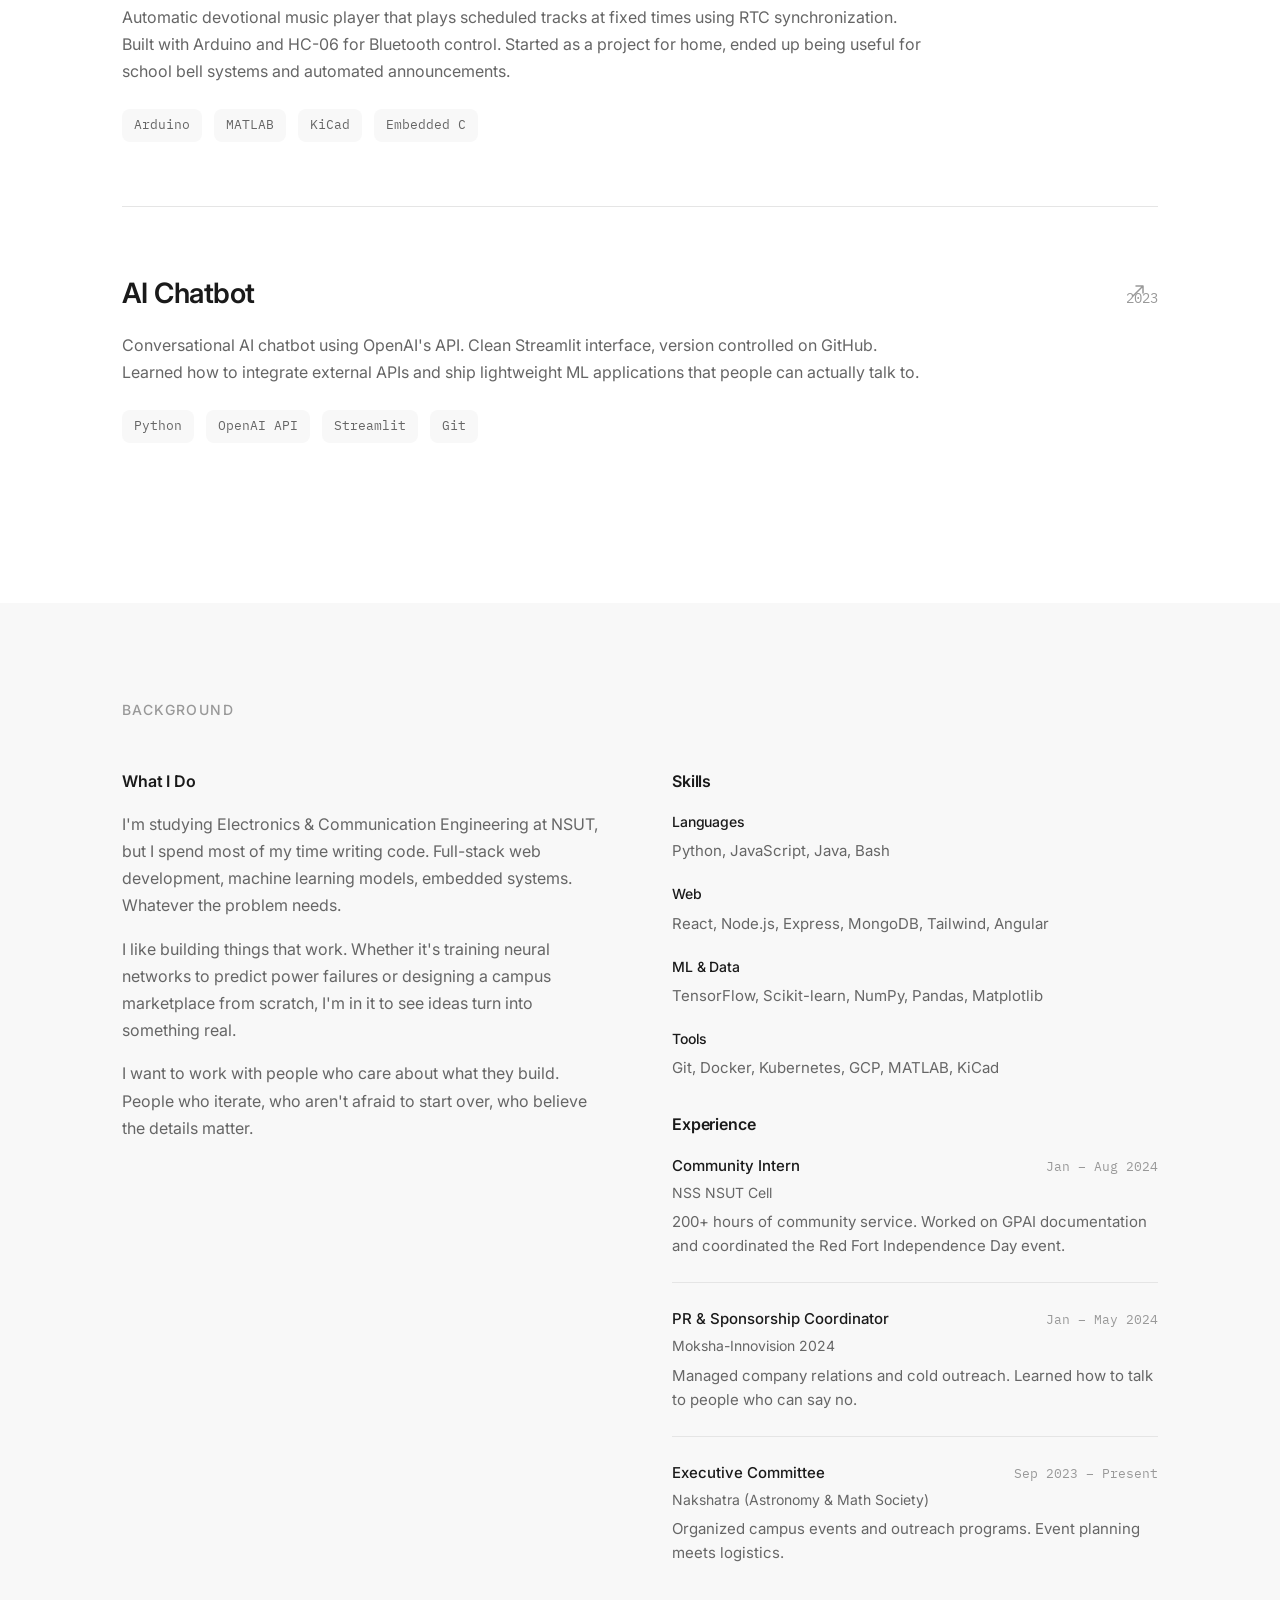
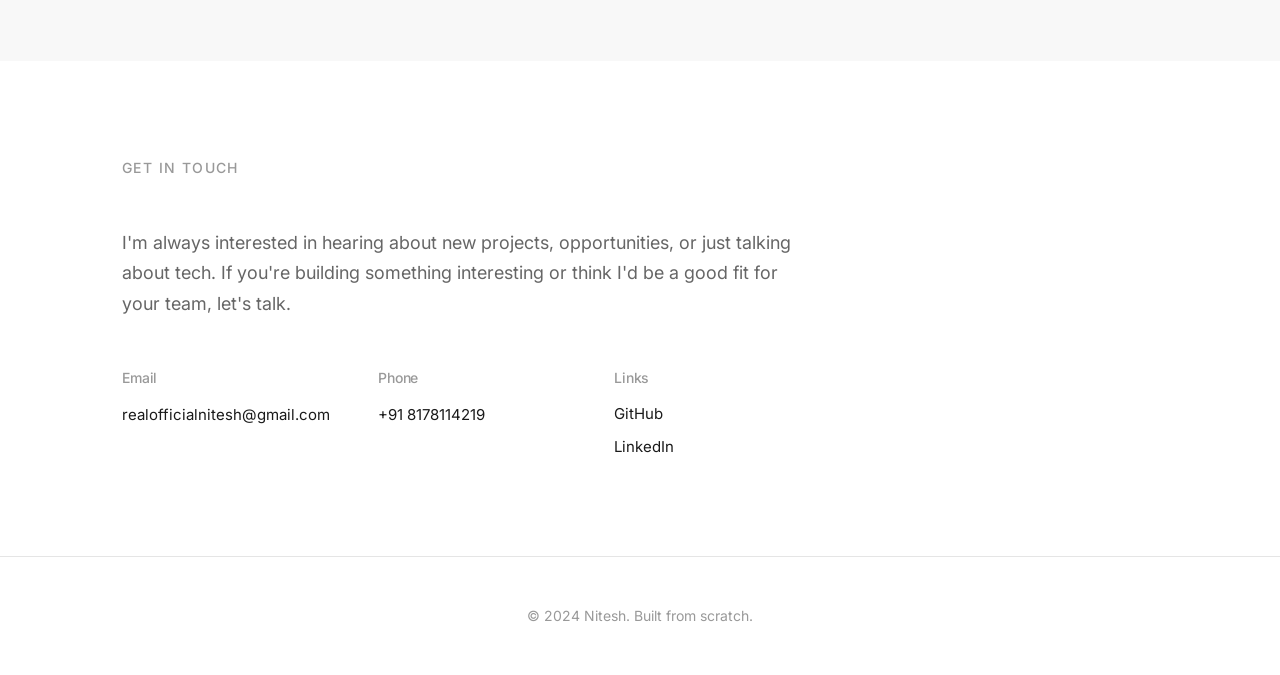
==== commit acf4d543: "updated index,script and styles" ====
--- a/index.html
+++ b/index.html
@@ -3,369 +3,208 @@
 <head>
     <meta charset="UTF-8">
     <meta name="viewport" content="width=device-width, initial-scale=1.0">
-    <title>Nitesh - Full Stack Developer & AI Engineer</title>
+    <title>Nitesh • Developer & Builder</title>
     <link rel="stylesheet" href="styles.css">
     <link rel="preconnect" href="https://fonts.googleapis.com">
     <link rel="preconnect" href="https://fonts.gstatic.com" crossorigin>
-    <link href="https://fonts.googleapis.com/css2?family=Bebas+Neue&family=JetBrains+Mono:wght@300;400;600&family=Syne:wght@400;600;700;800&display=swap" rel="stylesheet">
+    <link href="https://fonts.googleapis.com/css2?family=IBM+Plex+Mono:wght@300;400;500&family=Inter:wght@300;400;500;600;700&display=swap" rel="stylesheet">
 </head>
 <body>
-    <!-- Animated Background -->
-    <div class="bg-animation">
-        <div class="grid-overlay"></div>
-        <div class="gradient-orb orb-1"></div>
-        <div class="gradient-orb orb-2"></div>
-        <div class="gradient-orb orb-3"></div>
-    </div>
-
     <!-- Navigation -->
-    <nav class="navbar">
-        <div class="nav-container">
-            <div class="logo">
-                <span class="logo-bracket">&lt;</span>
-                <span class="logo-text">NITESH</span>
-                <span class="logo-bracket">/&gt;</span>
-            </div>
+    <nav class="nav">
+        <div class="nav-content">
+            <a href="#home" class="nav-logo">Nitesh</a>
             <div class="nav-links">
-                <a href="#about" class="nav-link">About</a>
-                <a href="#projects" class="nav-link">Projects</a>
-                <a href="#skills" class="nav-link">Skills</a>
-                <a href="#contact" class="nav-link">Contact</a>
+                <a href="#work">Work</a>
+                <a href="#about">About</a>
+                <a href="#contact">Contact</a>
             </div>
         </div>
     </nav>
 
     <!-- Hero Section -->
     <section class="hero" id="home">
-        <div class="hero-content">
-            <div class="hero-label">
-                <span class="pulse-dot"></span>
-                Available for Opportunities
-            </div>
-            <h1 class="hero-title">
-                <span class="title-line">FULL STACK</span>
-                <span class="title-line highlight">DEVELOPER</span>
-                <span class="title-line">& AI ENGINEER</span>
-            </h1>
-            <p class="hero-subtitle">
-                Building intelligent systems and scalable web applications
-                <br>
-                <span class="typing-text">while exploring the frontiers of AI and machine learning</span>
-            </p>
-            <div class="hero-cta">
-                <a href="#projects" class="btn btn-primary">
-                    <span>View My Work</span>
-                    <svg width="20" height="20" viewBox="0 0 20 20" fill="none">
-                        <path d="M4 10H16M16 10L10 4M16 10L10 16" stroke="currentColor" stroke-width="2" stroke-linecap="round"/>
-                    </svg>
-                </a>
-                <a href="#contact" class="btn btn-secondary">Get in Touch</a>
-            </div>
-            <div class="hero-stats">
-                <div class="stat">
-                    <div class="stat-number">200+</div>
-                    <div class="stat-label">Community Hours</div>
-                </div>
-                <div class="stat">
-                    <div class="stat-number">5+</div>
-                    <div class="stat-label">Major Projects</div>
-                </div>
-                <div class="stat">
-                    <div class="stat-number">2024</div>
-                    <div class="stat-label">NSUT Graduate</div>
-                </div>
-            </div>
-        </div>
-    </section>
-
-    <!-- About Section -->
+        <div class="container">
+            <div class="hero-content">
+                <h1 class="hero-title">I build things.</h1>
+                <p class="hero-text">
+                    Sometimes they work, sometimes they don't. I keep going anyway, hoping it adds up to something. Currently studying Electronics & Communication at NSUT, building AI systems and web platforms that solve real problems.
+                </p>
+                <div class="hero-meta">
+                    <span>Delhi, India</span>
+                    <span class="dot"></span>
+                    <span>Open to opportunities</span>
+                </div>
+            </div>
+        </div>
+    </section>
+
+    <!-- Projects Section -->
+    <section class="projects" id="work">
+        <div class="container">
+            <h2 class="section-title">Selected Work</h2>
+            
+            <div class="project-list">
+                <!-- Project 1 -->
+                <article class="project">
+                    <div class="project-header">
+                        <h3 class="project-name">AI Fault Detection System</h3>
+                        <span class="project-year">2024</span>
+                    </div>
+                    <p class="project-description">
+                        Built an AI system that detects and classifies faults in power transmission lines. Trained Random Forest and SVM models to predict failures before they happen, then wrapped it in a Streamlit dashboard so engineers can actually use it. Real-time waveform visualization, fault classification, the whole thing.
+                    </p>
+                    <div class="project-stack">
+                        <span>Python</span>
+                        <span>MATLAB</span>
+                        <span>Scikit-learn</span>
+                        <span>Streamlit</span>
+                        <span>Simulink</span>
+                    </div>
+                    <a href="#" class="project-link" aria-label="View AI Fault Detection project">
+                        <svg width="20" height="20" viewBox="0 0 20 20" fill="none">
+                            <path d="M5 15L15 5M15 5H8M15 5V12" stroke="currentColor" stroke-width="1.5" stroke-linecap="round"/>
+                        </svg>
+                    </a>
+                </article>
+
+                <!-- Project 2 -->
+                <article class="project">
+                    <div class="project-header">
+                        <h3 class="project-name">NSUTrade</h3>
+                        <span class="project-year">2024</span>
+                    </div>
+                    <p class="project-description">
+                        Campus marketplace for NSUT students. Buy and sell books, notes, electronics. Full MERN stack with Redux for state management, secure auth, real-time updates. Added an admin dashboard because someone needs to keep things civil. Deployed on Vercel.
+                    </p>
+                    <div class="project-stack">
+                        <span>React</span>
+                        <span>Node.js</span>
+                        <span>MongoDB</span>
+                        <span>Express</span>
+                        <span>Redux</span>
+                        <span>Tailwind</span>
+                    </div>
+                    <a href="#" class="project-link" aria-label="View NSUTrade project">
+                        <svg width="20" height="20" viewBox="0 0 20 20" fill="none">
+                            <path d="M5 15L15 5M15 5H8M15 5V12" stroke="currentColor" stroke-width="1.5" stroke-linecap="round"/>
+                        </svg>
+                    </a>
+                </article>
+
+                <!-- Project 3 -->
+                <article class="project">
+                    <div class="project-header">
+                        <h3 class="project-name">Aarti Music Player</h3>
+                        <span class="project-year">2024</span>
+                    </div>
+                    <p class="project-description">
+                        Automatic devotional music player that plays scheduled tracks at fixed times using RTC synchronization. Built with Arduino and HC-06 for Bluetooth control. Started as a project for home, ended up being useful for school bell systems and automated announcements.
+                    </p>
+                    <div class="project-stack">
+                        <span>Arduino</span>
+                        <span>MATLAB</span>
+                        <span>KiCad</span>
+                        <span>Embedded C</span>
+                    </div>
+                    <a href="#" class="project-link" aria-label="View Aarti Music Player project">
+                        <svg width="20" height="20" viewBox="0 0 20 20" fill="none">
+                            <path d="M5 15L15 5M15 5H8M15 5V12" stroke="currentColor" stroke-width="1.5" stroke-linecap="round"/>
+                        </svg>
+                    </a>
+                </article>
+
+                <!-- Project 4 -->
+                <article class="project">
+                    <div class="project-header">
+                        <h3 class="project-name">AI Chatbot</h3>
+                        <span class="project-year">2023</span>
+                    </div>
+                    <p class="project-description">
+                        Conversational AI chatbot using OpenAI's API. Clean Streamlit interface, version controlled on GitHub. Learned how to integrate external APIs and ship lightweight ML applications that people can actually talk to.
+                    </p>
+                    <div class="project-stack">
+                        <span>Python</span>
+                        <span>OpenAI API</span>
+                        <span>Streamlit</span>
+                        <span>Git</span>
+                    </div>
+                    <a href="#" class="project-link" aria-label="View AI Chatbot project">
+                        <svg width="20" height="20" viewBox="0 0 20 20" fill="none">
+                            <path d="M5 15L15 5M15 5H8M15 5V12" stroke="currentColor" stroke-width="1.5" stroke-linecap="round"/>
+                        </svg>
+                    </a>
+                </article>
+            </div>
+        </div>
+    </section>
+
+    <!-- Skills & Experience -->
     <section class="about" id="about">
         <div class="container">
-            <div class="section-header">
-                <span class="section-number">01</span>
-                <h2 class="section-title">About Me</h2>
-            </div>
+            <h2 class="section-title">Background</h2>
+            
             <div class="about-grid">
-                <div class="about-text">
-                    <p class="lead-text">
-                        I'm Nitesh, a B.Tech student in Electronics and Communication Engineering at Netaji Subhas University of Technology, passionate about building innovative solutions at the intersection of AI and web development.
-                    </p>
-                    <p>
-                        My journey spans from developing AI-driven fault detection systems for power networks to creating full-stack marketplace platforms. I thrive on solving complex problems through elegant code and intelligent systems.
-                    </p>
-                    <p>
-                        With hands-on experience in machine learning, full-stack development, and cloud technologies, I'm constantly exploring new frontiers in technology while contributing to meaningful community initiatives.
-                    </p>
-                    <div class="about-links">
-                        <a href="mailto:realofficialnitesh@gmail.com" class="about-link">
-                            <svg width="20" height="20" viewBox="0 0 20 20" fill="none">
-                                <path d="M3 4H17C17.55 4 18 4.45 18 5V15C18 15.55 17.55 16 17 16H3C2.45 16 2 15.55 2 15V5C2 4.45 2.45 4 3 4Z" stroke="currentColor" stroke-width="1.5"/>
-                                <path d="M18 5L10 11L2 5" stroke="currentColor" stroke-width="1.5" stroke-linecap="round"/>
-                            </svg>
-                            realofficialnitesh@gmail.com
-                        </a>
-                        <a href="https://linkedin.com/in/real-nitesh" target="_blank" class="about-link">
-                            <svg width="20" height="20" viewBox="0 0 20 20" fill="none">
-                                <path d="M16 2H4C2.9 2 2 2.9 2 4V16C2 17.1 2.9 18 4 18H16C17.1 18 18 17.1 18 16V4C18 2.9 17.1 2 16 2ZM7 15H5V8H7V15ZM6 7C5.45 7 5 6.55 5 6C5 5.45 5.45 5 6 5C6.55 5 7 5.45 7 6C7 6.55 6.55 7 6 7ZM15 15H13V11.5C13 10.67 12.33 10 11.5 10C10.67 10 10 10.67 10 11.5V15H8V8H10V9C10.5 8.34 11.34 8 12 8C13.66 8 15 9.34 15 11V15Z" fill="currentColor"/>
-                            </svg>
-                            linkedin.com/in/real-nitesh
-                        </a>
-                        <a href="https://github.com/officialnitesh" target="_blank" class="about-link">
-                            <svg width="20" height="20" viewBox="0 0 20 20" fill="none">
-                                <path fill-rule="evenodd" clip-rule="evenodd" d="M10 2C5.58 2 2 5.58 2 10C2 13.54 4.29 16.53 7.47 17.59C7.87 17.66 8.02 17.42 8.02 17.21C8.02 17.02 8.01 16.39 8.01 15.72C6 16.09 5.48 15.21 5.32 14.76C5.23 14.53 4.84 13.8 4.5 13.61C4.22 13.46 3.82 13.09 4.49 13.08C5.12 13.07 5.57 13.66 5.72 13.9C6.44 15.11 7.59 14.77 8.05 14.56C8.12 14.04 8.33 13.69 8.56 13.49C6.84 13.29 5.04 12.61 5.04 9.53C5.04 8.62 5.23 7.87 5.74 7.28C5.66 7.08 5.38 6.27 5.82 5.18C5.82 5.18 6.49 4.97 8.02 6.01C8.66 5.83 9.34 5.74 10.02 5.74C10.7 5.74 11.38 5.83 12.02 6.01C13.55 4.96 14.22 5.18 14.22 5.18C14.66 6.27 14.38 7.08 14.3 7.28C14.81 7.87 15 8.61 15 9.53C15 12.62 13.19 13.29 11.47 13.49C11.76 13.74 12.01 14.22 12.01 14.97C12.01 16.05 12 16.92 12 17.21C12 17.42 12.15 17.67 12.55 17.59C15.71 16.53 18 13.53 18 10C18 5.58 14.42 2 10 2Z" fill="currentColor"/>
-                            </svg>
-                            github.com/officialnitesh
-                        </a>
-                    </div>
-                </div>
-                <div class="about-image">
-                    <div class="image-container">
-                        <div class="image-placeholder">
-                            <div class="placeholder-icon">
-                                <svg width="100" height="100" viewBox="0 0 100 100" fill="none">
-                                    <circle cx="50" cy="35" r="18" stroke="currentColor" stroke-width="3"/>
-                                    <path d="M20 85C20 67 32 55 50 55C68 55 80 67 80 85" stroke="currentColor" stroke-width="3" stroke-linecap="round"/>
-                                </svg>
+                <div class="about-column">
+                    <h3 class="about-heading">What I Do</h3>
+                    <p class="about-text">
+                        I'm studying Electronics & Communication Engineering at NSUT, but I spend most of my time writing code. Full-stack web development, machine learning models, embedded systems. Whatever the problem needs.
+                    </p>
+                    <p class="about-text">
+                        I like building things that work. Whether it's training neural networks to predict power failures or designing a campus marketplace from scratch, I'm in it to see ideas turn into something real.
+                    </p>
+                    <p class="about-text">
+                        I want to work with people who care about what they build. People who iterate, who aren't afraid to start over, who believe the details matter.
+                    </p>
+                </div>
+
+                <div class="about-column">
+                    <h3 class="about-heading">Skills</h3>
+                    <div class="skills-compact">
+                        <div class="skill-group">
+                            <h4>Languages</h4>
+                            <p>Python, JavaScript, Java, Bash</p>
+                        </div>
+                        <div class="skill-group">
+                            <h4>Web</h4>
+                            <p>React, Node.js, Express, MongoDB, Tailwind, Angular</p>
+                        </div>
+                        <div class="skill-group">
+                            <h4>ML & Data</h4>
+                            <p>TensorFlow, Scikit-learn, NumPy, Pandas, Matplotlib</p>
+                        </div>
+                        <div class="skill-group">
+                            <h4>Tools</h4>
+                            <p>Git, Docker, Kubernetes, GCP, MATLAB, KiCad</p>
+                        </div>
+                    </div>
+
+                    <h3 class="about-heading" style="margin-top: 2rem;">Experience</h3>
+                    <div class="experience-compact">
+                        <div class="exp-item">
+                            <div class="exp-header">
+                                <span class="exp-title">Community Intern</span>
+                                <span class="exp-period">Jan – Aug 2024</span>
                             </div>
-                            <p class="placeholder-text">Replace with your photo</p>
-                        </div>
-                    </div>
-                </div>
-            </div>
-        </div>
-    </section>
-
-    <!-- Projects Section -->
-    <section class="projects" id="projects">
-        <div class="container">
-            <div class="section-header">
-                <span class="section-number">02</span>
-                <h2 class="section-title">Featured Projects</h2>
-            </div>
-            <div class="projects-grid">
-                <!-- Project 1 -->
-                <div class="project-card featured">
-                    <div class="project-image">
-                        <div class="project-overlay">
-                            <span class="project-tag">AI/ML</span>
-                        </div>
-                    </div>
-                    <div class="project-content">
-                        <h3 class="project-title">AI-Based Fault Detection in Power Systems</h3>
-                        <p class="project-description">
-                            Developed an AI-driven system to detect and classify faults in medium voltage transmission lines, enabling faster response and reduced downtime in real-world power networks.
-                        </p>
-                        <div class="project-tech">
-                            <span class="tech-tag">Python</span>
-                            <span class="tech-tag">MATLAB</span>
-                            <span class="tech-tag">Streamlit</span>
-                            <span class="tech-tag">Scikit-learn</span>
-                            <span class="tech-tag">Random Forest</span>
-                        </div>
-                        <div class="project-links">
-                            <a href="#" class="project-link">
-                                View Project
-                                <svg width="16" height="16" viewBox="0 0 16 16" fill="none">
-                                    <path d="M3 8H13M13 8L8 3M13 8L8 13" stroke="currentColor" stroke-width="1.5" stroke-linecap="round"/>
-                                </svg>
-                            </a>
-                        </div>
-                    </div>
-                </div>
-
-                <!-- Project 2 -->
-                <div class="project-card">
-                    <div class="project-image">
-                        <div class="project-overlay">
-                            <span class="project-tag">Full Stack</span>
-                        </div>
-                    </div>
-                    <div class="project-content">
-                        <h3 class="project-title">NSUTrade - Campus Marketplace</h3>
-                        <p class="project-description">
-                            Full-stack campus marketplace platform enabling NSUT students to buy and sell books, notes, electronics with secure authentication and real-time updates.
-                        </p>
-                        <div class="project-tech">
-                            <span class="tech-tag">MongoDB</span>
-                            <span class="tech-tag">Express.js</span>
-                            <span class="tech-tag">React.js</span>
-                            <span class="tech-tag">Node.js</span>
-                            <span class="tech-tag">Redux</span>
-                        </div>
-                        <div class="project-links">
-                            <a href="#" class="project-link">
-                                View Project
-                                <svg width="16" height="16" viewBox="0 0 16 16" fill="none">
-                                    <path d="M3 8H13M13 8L8 3M13 8L8 13" stroke="currentColor" stroke-width="1.5" stroke-linecap="round"/>
-                                </svg>
-                            </a>
-                        </div>
-                    </div>
-                </div>
-
-                <!-- Project 3 -->
-                <div class="project-card">
-                    <div class="project-image">
-                        <div class="project-overlay">
-                            <span class="project-tag">AI</span>
-                        </div>
-                    </div>
-                    <div class="project-content">
-                        <h3 class="project-title">AI Chatbot</h3>
-                        <p class="project-description">
-                            Built a conversational AI chatbot using OpenAI's language model with a Streamlit-based web interface for seamless user interactions.
-                        </p>
-                        <div class="project-tech">
-                            <span class="tech-tag">Python</span>
-                            <span class="tech-tag">Streamlit</span>
-                            <span class="tech-tag">OpenAI API</span>
-                            <span class="tech-tag">Git</span>
-                        </div>
-                        <div class="project-links">
-                            <a href="#" class="project-link">
-                                View Project
-                                <svg width="16" height="16" viewBox="0 0 16 16" fill="none">
-                                    <path d="M3 8H13M13 8L8 3M13 8L8 13" stroke="currentColor" stroke-width="1.5" stroke-linecap="round"/>
-                                </svg>
-                            </a>
-                        </div>
-                    </div>
-                </div>
-            </div>
-        </div>
-    </section>
-
-    <!-- Skills Section -->
-    <section class="skills" id="skills">
-        <div class="container">
-            <div class="section-header">
-                <span class="section-number">03</span>
-                <h2 class="section-title">Technical Arsenal</h2>
-            </div>
-            <div class="skills-grid">
-                <div class="skill-category">
-                    <h3 class="category-title">
-                        <span class="category-icon">💻</span>
-                        Programming Languages
-                    </h3>
-                    <div class="skill-items">
-                        <div class="skill-item">Java</div>
-                        <div class="skill-item">Python</div>
-                        <div class="skill-item">JavaScript</div>
-                        <div class="skill-item">Bash</div>
-                        <div class="skill-item">DSA</div>
-                    </div>
-                </div>
-
-                <div class="skill-category">
-                    <h3 class="category-title">
-                        <span class="category-icon">⚛️</span>
-                        Frameworks & Tools
-                    </h3>
-                    <div class="skill-items">
-                        <div class="skill-item">React.js</div>
-                        <div class="skill-item">Angular</div>
-                        <div class="skill-item">Node.js</div>
-                        <div class="skill-item">Express.js</div>
-                        <div class="skill-item">Git/GitHub</div>
-                    </div>
-                </div>
-
-                <div class="skill-category">
-                    <h3 class="category-title">
-                        <span class="category-icon">🤖</span>
-                        Data Science & ML
-                    </h3>
-                    <div class="skill-items">
-                        <div class="skill-item">TensorFlow</div>
-                        <div class="skill-item">Scikit-learn</div>
-                        <div class="skill-item">NumPy</div>
-                        <div class="skill-item">Pandas</div>
-                        <div class="skill-item">Matplotlib</div>
-                    </div>
-                </div>
-
-                <div class="skill-category">
-                    <h3 class="category-title">
-                        <span class="category-icon">🎨</span>
-                        Web Development
-                    </h3>
-                    <div class="skill-items">
-                        <div class="skill-item">HTML/CSS</div>
-                        <div class="skill-item">Bootstrap</div>
-                        <div class="skill-item">Tailwind CSS</div>
-                        <div class="skill-item">Responsive Design</div>
-                    </div>
-                </div>
-
-                <div class="skill-category">
-                    <h3 class="category-title">
-                        <span class="category-icon">☁️</span>
-                        DevOps & Cloud
-                    </h3>
-                    <div class="skill-items">
-                        <div class="skill-item">Google Cloud</div>
-                        <div class="skill-item">Docker</div>
-                        <div class="skill-item">Kubernetes</div>
-                        <div class="skill-item">Git/GitHub</div>
-                    </div>
-                </div>
-
-                <div class="skill-category">
-                    <h3 class="category-title">
-                        <span class="category-icon">🗄️</span>
-                        Database
-                    </h3>
-                    <div class="skill-items">
-                        <div class="skill-item">MySQL</div>
-                        <div class="skill-item">MongoDB</div>
-                    </div>
-                </div>
-            </div>
-        </div>
-    </section>
-
-    <!-- Experience Section -->
-    <section class="experience">
-        <div class="container">
-            <div class="section-header">
-                <span class="section-number">04</span>
-                <h2 class="section-title">Experience & Leadership</h2>
-            </div>
-            <div class="timeline">
-                <div class="timeline-item">
-                    <div class="timeline-marker"></div>
-                    <div class="timeline-content">
-                        <div class="timeline-period">Jan 2024 - May 2024</div>
-                        <h3 class="timeline-title">Public Relations & Sponsorship Coordinator</h3>
-                        <div class="timeline-org">MOKSHA-INNOVISION 2024</div>
-                        <p class="timeline-description">
-                            Managed company relations and collaborated across teams, gaining experience in sponsorship outreach, cold calling/emailing, and enhancing communication and leadership skills.
-                        </p>
-                    </div>
-                </div>
-
-                <div class="timeline-item">
-                    <div class="timeline-marker"></div>
-                    <div class="timeline-content">
-                        <div class="timeline-period">Jan 2024 - Aug 2024</div>
-                        <h3 class="timeline-title">Community Intern</h3>
-                        <div class="timeline-org">NSS NSUT CELL</div>
-                        <p class="timeline-description">
-                            Completed 200+ hours of community service under the National Service Scheme, contributing to social impact initiatives. Participated in GPAI and contributed to Independence Day 2023 Red Fort event coordination.
-                        </p>
-                    </div>
-                </div>
-
-                <div class="timeline-item">
-                    <div class="timeline-marker"></div>
-                    <div class="timeline-content">
-                        <div class="timeline-period">Sep 2023 - Present</div>
-                        <h3 class="timeline-title">Executive Committee Member</h3>
-                        <div class="timeline-org">NAKSHATRA | Astronomy and Mathematics Society</div>
-                        <p class="timeline-description">
-                            Organised C2C outreach initiatives and managed large-scale events in Moksha-Innovision'24 and Resonanz'24 to drive engagement and visibility.
-                        </p>
+                            <p class="exp-org">NSS NSUT Cell</p>
+                            <p class="exp-desc">200+ hours of community service. Worked on GPAI documentation and coordinated the Red Fort Independence Day event.</p>
+                        </div>
+                        <div class="exp-item">
+                            <div class="exp-header">
+                                <span class="exp-title">PR & Sponsorship Coordinator</span>
+                                <span class="exp-period">Jan – May 2024</span>
+                            </div>
+                            <p class="exp-org">Moksha-Innovision 2024</p>
+                            <p class="exp-desc">Managed company relations and cold outreach. Learned how to talk to people who can say no.</p>
+                        </div>
+                        <div class="exp-item">
+                            <div class="exp-header">
+                                <span class="exp-title">Executive Committee</span>
+                                <span class="exp-period">Sep 2023 – Present</span>
+                            </div>
+                            <p class="exp-org">Nakshatra (Astronomy & Math Society)</p>
+                            <p class="exp-desc">Organized campus events and outreach programs. Event planning meets logistics.</p>
+                        </div>
                     </div>
                 </div>
             </div>
@@ -375,52 +214,30 @@
     <!-- Contact Section -->
     <section class="contact" id="contact">
         <div class="container">
-            <div class="section-header">
-                <span class="section-number">05</span>
-                <h2 class="section-title">Let's Connect</h2>
-            </div>
+            <h2 class="section-title">Get in Touch</h2>
+            
             <div class="contact-content">
-                <div class="contact-text">
-                    <h3 class="contact-heading">Ready to collaborate?</h3>
-                    <p class="contact-description">
-                        I'm always open to discussing new projects, creative ideas, or opportunities to be part of your vision. Whether you have a question or just want to say hi, I'll do my best to get back to you!
-                    </p>
-                    <div class="contact-methods">
-                        <a href="mailto:realofficialnitesh@gmail.com" class="contact-method">
-                            <div class="method-icon">
-                                <svg width="24" height="24" viewBox="0 0 24 24" fill="none">
-                                    <path d="M3 4H21C21.55 4 22 4.45 22 5V19C22 19.55 21.55 20 21 20H3C2.45 20 2 19.55 2 19V5C2 4.45 2.45 4 3 4Z" stroke="currentColor" stroke-width="2"/>
-                                    <path d="M22 5L12 13L2 5" stroke="currentColor" stroke-width="2" stroke-linecap="round"/>
-                                </svg>
-                            </div>
-                            <div class="method-details">
-                                <div class="method-label">Email</div>
-                                <div class="method-value">realofficialnitesh@gmail.com</div>
-                            </div>
-                        </a>
-                        <a href="tel:+918178114219" class="contact-method">
-                            <div class="method-icon">
-                                <svg width="24" height="24" viewBox="0 0 24 24" fill="none">
-                                    <path d="M22 16.92V19.92C22 20.47 21.55 20.92 21 20.92C10.51 20.92 2 12.41 2 1.92C2 1.37 2.45 0.92 3 0.92H6C6.55 0.92 7 1.37 7 1.92C7 3.42 7.24 4.86 7.68 6.21C7.79 6.56 7.67 6.94 7.39 7.17L5.51 8.7C6.93 11.53 9.39 14 12.22 15.42L13.75 13.54C13.98 13.26 14.36 13.14 14.71 13.25C16.06 13.69 17.5 13.93 19 13.93C19.55 13.93 20 14.38 20 14.93V17.93C20 18.48 19.55 18.93 19 18.93H22V16.92Z" stroke="currentColor" stroke-width="2"/>
-                                </svg>
-                            </div>
-                            <div class="method-details">
-                                <div class="method-label">Phone</div>
-                                <div class="method-value">+91-8178114219</div>
-                            </div>
-                        </a>
-                    </div>
-                    <div class="social-links">
-                        <a href="https://github.com/officialnitesh" target="_blank" class="social-link" aria-label="GitHub">
-                            <svg width="24" height="24" viewBox="0 0 24 24" fill="currentColor">
-                                <path d="M12 2C6.477 2 2 6.477 2 12c0 4.42 2.865 8.17 6.839 9.49.5.092.682-.217.682-.482 0-.237-.008-.866-.013-1.7-2.782.603-3.369-1.34-3.369-1.34-.454-1.156-1.11-1.463-1.11-1.463-.908-.62.069-.608.069-.608 1.003.07 1.531 1.03 1.531 1.03.892 1.529 2.341 1.087 2.91.831.092-.646.35-1.086.636-1.336-2.22-.253-4.555-1.11-4.555-4.943 0-1.091.39-1.984 1.029-2.683-.103-.253-.446-1.27.098-2.647 0 0 .84-.269 2.75 1.025A9.578 9.578 0 0112 6.836c.85.004 1.705.114 2.504.336 1.909-1.294 2.747-1.025 2.747-1.025.546 1.377.203 2.394.1 2.647.64.699 1.028 1.592 1.028 2.683 0 3.842-2.339 4.687-4.566 4.935.359.309.678.919.678 1.852 0 1.336-.012 2.415-.012 2.743 0 .267.18.578.688.48C19.137 20.167 22 16.418 22 12c0-5.523-4.477-10-10-10z"/>
-                            </svg>
-                        </a>
-                        <a href="https://linkedin.com/in/real-nitesh" target="_blank" class="social-link" aria-label="LinkedIn">
-                            <svg width="24" height="24" viewBox="0 0 24 24" fill="currentColor">
-                                <path d="M20.447 20.452h-3.554v-5.569c0-1.328-.027-3.037-1.852-3.037-1.853 0-2.136 1.445-2.136 2.939v5.667H9.351V9h3.414v1.561h.046c.477-.9 1.637-1.85 3.37-1.85 3.601 0 4.267 2.37 4.267 5.455v6.286zM5.337 7.433c-1.144 0-2.063-.926-2.063-2.065 0-1.138.92-2.063 2.063-2.063 1.14 0 2.064.925 2.064 2.063 0 1.139-.925 2.065-2.064 2.065zm1.782 13.019H3.555V9h3.564v11.452zM22.225 0H1.771C.792 0 0 .774 0 1.729v20.542C0 23.227.792 24 1.771 24h20.451C23.2 24 24 23.227 24 22.271V1.729C24 .774 23.2 0 22.222 0h.003z"/>
-                            </svg>
-                        </a>
+                <p class="contact-intro">
+                    I'm always interested in hearing about new projects, opportunities, or just talking about tech. If you're building something interesting or think I'd be a good fit for your team, let's talk.
+                </p>
+
+                <div class="contact-methods">
+                    <div class="contact-group">
+                        <h3>Email</h3>
+                        <a href="mailto:realofficialnitesh@gmail.com" class="contact-link">realofficialnitesh@gmail.com</a>
+                    </div>
+                    
+                    <div class="contact-group">
+                        <h3>Phone</h3>
+                        <a href="tel:+918178114219" class="contact-link">+91 8178114219</a>
+                    </div>
+
+                    <div class="contact-group">
+                        <h3>Links</h3>
+                        <div class="contact-links">
+                            <a href="https://github.com/officialnitesh" target="_blank" rel="noopener" class="contact-link">GitHub</a>
+                            <a href="https://linkedin.com/in/real-nitesh" target="_blank" rel="noopener" class="contact-link">LinkedIn</a>
+                        </div>
                     </div>
                 </div>
             </div>
@@ -430,14 +247,7 @@
     <!-- Footer -->
     <footer class="footer">
         <div class="container">
-            <div class="footer-content">
-                <div class="footer-text">
-                    <p>&copy; 2024 Nitesh. Crafted with passion and precision.</p>
-                </div>
-                <div class="footer-links">
-                    <a href="#home" class="footer-link">Back to Top ↑</a>
-                </div>
-            </div>
+            <p>© 2024 Nitesh. Built from scratch.</p>
         </div>
     </footer>
 
--- a/styles.css
+++ b/styles.css
@@ -1,42 +1,22 @@
 /* ===========================
-   CSS VARIABLES & RESET
+   VARIABLES & RESET
    =========================== */
 
 :root {
-    /* Color Palette - Bold Cyber-Tech Theme */
-    --primary: #00ff88;
-    --primary-dark: #00cc6f;
-    --secondary: #ff006e;
-    --accent: #00d4ff;
-    --bg-dark: #0a0a0f;
-    --bg-card: #151520;
-    --bg-lighter: #1a1a2e;
-    --text-primary: #ffffff;
-    --text-secondary: #a0a0b8;
-    --text-muted: #6b6b80;
-    --border: #2a2a3e;
+    --text-primary: #1a1a1a;
+    --text-secondary: #666666;
+    --text-tertiary: #999999;
+    --accent: #0066ff;
+    --bg-white: #ffffff;
+    --bg-gray: #f8f8f8;
+    --border: #e5e5e5;
+    --border-hover: #cccccc;
     
-    /* Typography */
-    --font-display: 'Syne', sans-serif;
-    --font-mono: 'JetBrains Mono', monospace;
-    --font-headline: 'Bebas Neue', sans-serif;
+    --font-sans: 'Inter', -apple-system, BlinkMacSystemFont, 'Segoe UI', sans-serif;
+    --font-mono: 'IBM Plex Mono', 'Courier New', monospace;
     
-    /* Spacing */
-    --spacing-xs: 0.5rem;
-    --spacing-sm: 1rem;
-    --spacing-md: 2rem;
-    --spacing-lg: 4rem;
-    --spacing-xl: 6rem;
-    
-    /* Transitions */
-    --transition-fast: 0.2s ease;
-    --transition-normal: 0.3s ease;
-    --transition-slow: 0.5s ease;
-    
-    /* Border Radius */
-    --radius-sm: 8px;
-    --radius-md: 16px;
-    --radius-lg: 24px;
+    --radius: 8px;
+    --transition: 0.2s cubic-bezier(0.4, 0, 0.2, 1);
 }
 
 * {
@@ -47,379 +27,220 @@
 
 html {
     scroll-behavior: smooth;
+    -webkit-font-smoothing: antialiased;
+    -moz-osx-font-smoothing: grayscale;
 }
 
 body {
-    font-family: var(--font-mono);
-    background: var(--bg-dark);
-    color: var(--text-primary);
+    font-family: var(--font-sans);
+    color: var(--text-primary);
+    background: var(--bg-white);
     line-height: 1.6;
-    overflow-x: hidden;
+    font-size: 16px;
 }
 
 .container {
-    max-width: 1200px;
+    max-width: 1100px;
     margin: 0 auto;
-    padding: 0 var(--spacing-md);
+    padding: 0 2rem;
 }
 
 section {
-    padding: var(--spacing-xl) 0;
-    position: relative;
-}
-
-/* ===========================
-   ANIMATED BACKGROUND
-   =========================== */
-
-.bg-animation {
+    padding: 6rem 0;
+}
+
+/* ===========================
+   NAVIGATION
+   =========================== */
+
+.nav {
     position: fixed;
     top: 0;
     left: 0;
-    width: 100%;
-    height: 100%;
-    z-index: -1;
-    overflow: hidden;
-}
-
-.grid-overlay {
+    right: 0;
+    background: rgba(255, 255, 255, 0.9);
+    backdrop-filter: blur(10px);
+    border-bottom: 1px solid var(--border);
+    z-index: 1000;
+}
+
+.nav-content {
+    max-width: 1100px;
+    margin: 0 auto;
+    padding: 1.25rem 2rem;
+    display: flex;
+    justify-content: space-between;
+    align-items: center;
+}
+
+.nav-logo {
+    font-weight: 600;
+    color: var(--text-primary);
+    text-decoration: none;
+    font-size: 1rem;
+    letter-spacing: -0.01em;
+}
+
+.nav-links {
+    display: flex;
+    gap: 2rem;
+}
+
+.nav-links a {
+    color: var(--text-secondary);
+    text-decoration: none;
+    font-size: 0.9375rem;
+    transition: color var(--transition);
+}
+
+.nav-links a:hover {
+    color: var(--text-primary);
+}
+
+/* ===========================
+   HERO SECTION
+   =========================== */
+
+.hero {
+    padding: 10rem 0 8rem;
+    min-height: 80vh;
+    display: flex;
+    align-items: center;
+}
+
+.hero-content {
+    max-width: 680px;
+}
+
+.hero-title {
+    font-size: 3.5rem;
+    font-weight: 600;
+    line-height: 1.1;
+    letter-spacing: -0.03em;
+    margin-bottom: 1.5rem;
+}
+
+.hero-text {
+    font-size: 1.125rem;
+    color: var(--text-secondary);
+    line-height: 1.7;
+    margin-bottom: 2rem;
+}
+
+.hero-meta {
+    display: flex;
+    align-items: center;
+    gap: 1rem;
+    font-size: 0.9375rem;
+    color: var(--text-tertiary);
+    font-family: var(--font-mono);
+}
+
+.dot {
+    width: 4px;
+    height: 4px;
+    background: var(--text-tertiary);
+    border-radius: 50%;
+}
+
+/* ===========================
+   SECTION TITLES
+   =========================== */
+
+.section-title {
+    font-size: 0.875rem;
+    font-weight: 500;
+    text-transform: uppercase;
+    letter-spacing: 0.1em;
+    color: var(--text-tertiary);
+    margin-bottom: 3rem;
+}
+
+/* ===========================
+   PROJECTS SECTION
+   =========================== */
+
+.projects {
+    background: var(--bg-white);
+}
+
+.project-list {
+    display: flex;
+    flex-direction: column;
+    gap: 4rem;
+}
+
+.project {
+    position: relative;
+    padding-bottom: 3rem;
+    border-bottom: 1px solid var(--border);
+}
+
+.project:last-child {
+    border-bottom: none;
+}
+
+.project-header {
+    display: flex;
+    justify-content: space-between;
+    align-items: baseline;
+    margin-bottom: 1rem;
+}
+
+.project-name {
+    font-size: 1.75rem;
+    font-weight: 600;
+    letter-spacing: -0.02em;
+    color: var(--text-primary);
+}
+
+.project-year {
+    font-family: var(--font-mono);
+    font-size: 0.875rem;
+    color: var(--text-tertiary);
+}
+
+.project-description {
+    font-size: 1rem;
+    color: var(--text-secondary);
+    line-height: 1.7;
+    margin-bottom: 1.5rem;
+    max-width: 800px;
+}
+
+.project-stack {
+    display: flex;
+    flex-wrap: wrap;
+    gap: 0.75rem;
+    margin-bottom: 1rem;
+}
+
+.project-stack span {
+    font-family: var(--font-mono);
+    font-size: 0.8125rem;
+    color: var(--text-secondary);
+    padding: 0.375rem 0.75rem;
+    background: var(--bg-gray);
+    border-radius: var(--radius);
+}
+
+.project-link {
     position: absolute;
     top: 0;
-    left: 0;
-    width: 100%;
-    height: 100%;
-    background-image: 
-        linear-gradient(rgba(0, 255, 136, 0.05) 1px, transparent 1px),
-        linear-gradient(90deg, rgba(0, 255, 136, 0.05) 1px, transparent 1px);
-    background-size: 50px 50px;
-    animation: gridScroll 20s linear infinite;
-}
-
-@keyframes gridScroll {
-    0% { transform: translateY(0); }
-    100% { transform: translateY(50px); }
-}
-
-.gradient-orb {
-    position: absolute;
-    border-radius: 50%;
-    filter: blur(120px);
-    opacity: 0.3;
-    animation: float 20s ease-in-out infinite;
-}
-
-.orb-1 {
-    width: 500px;
-    height: 500px;
-    background: var(--primary);
-    top: 10%;
-    left: 10%;
-    animation-delay: 0s;
-}
-
-.orb-2 {
-    width: 400px;
-    height: 400px;
-    background: var(--secondary);
-    top: 50%;
-    right: 10%;
-    animation-delay: 7s;
-}
-
-.orb-3 {
-    width: 600px;
-    height: 600px;
-    background: var(--accent);
-    bottom: 10%;
-    left: 50%;
-    animation-delay: 14s;
-}
-
-@keyframes float {
-    0%, 100% { transform: translate(0, 0) rotate(0deg); }
-    33% { transform: translate(50px, -50px) rotate(120deg); }
-    66% { transform: translate(-30px, 30px) rotate(240deg); }
-}
-
-/* ===========================
-   NAVIGATION
-   =========================== */
-
-.navbar {
-    position: fixed;
-    top: 0;
-    left: 0;
-    width: 100%;
-    z-index: 1000;
-    padding: var(--spacing-md) 0;
-    background: rgba(10, 10, 15, 0.8);
-    backdrop-filter: blur(20px);
-    border-bottom: 1px solid var(--border);
-    animation: slideDown 0.5s ease;
-}
-
-@keyframes slideDown {
-    from { transform: translateY(-100%); opacity: 0; }
-    to { transform: translateY(0); opacity: 1; }
-}
-
-.nav-container {
-    max-width: 1200px;
-    margin: 0 auto;
-    padding: 0 var(--spacing-md);
-    display: flex;
-    justify-content: space-between;
+    right: 0;
+    width: 40px;
+    height: 40px;
+    display: flex;
     align-items: center;
-}
-
-.logo {
-    font-family: var(--font-mono);
-    font-size: 1.5rem;
-    font-weight: 600;
-    color: var(--text-primary);
-}
-
-.logo-bracket {
-    color: var(--primary);
-}
-
-.logo-text {
-    margin: 0 0.5rem;
-}
-
-.nav-links {
-    display: flex;
-    gap: var(--spacing-md);
-}
-
-.nav-link {
-    font-family: var(--font-mono);
-    font-size: 0.9rem;
-    color: var(--text-secondary);
-    text-decoration: none;
-    transition: var(--transition-fast);
-    position: relative;
-}
-
-.nav-link::before {
-    content: '';
-    position: absolute;
-    bottom: -4px;
-    left: 0;
-    width: 0;
-    height: 2px;
-    background: var(--primary);
-    transition: var(--transition-normal);
-}
-
-.nav-link:hover {
-    color: var(--primary);
-}
-
-.nav-link:hover::before {
-    width: 100%;
-}
-
-/* ===========================
-   HERO SECTION
-   =========================== */
-
-.hero {
-    min-height: 100vh;
-    display: flex;
-    align-items: center;
-    padding-top: 100px;
-}
-
-.hero-content {
-    max-width: 1200px;
-    margin: 0 auto;
-    padding: 0 var(--spacing-md);
-}
-
-.hero-label {
-    display: inline-flex;
-    align-items: center;
-    gap: 0.5rem;
-    padding: 0.5rem 1rem;
-    background: rgba(0, 255, 136, 0.1);
-    border: 1px solid var(--primary);
-    border-radius: 50px;
-    font-family: var(--font-mono);
-    font-size: 0.85rem;
-    color: var(--primary);
-    margin-bottom: var(--spacing-md);
-    animation: fadeInUp 0.8s ease 0.2s both;
-}
-
-.pulse-dot {
-    width: 8px;
-    height: 8px;
-    background: var(--primary);
-    border-radius: 50%;
-    animation: pulse 2s ease-in-out infinite;
-}
-
-@keyframes pulse {
-    0%, 100% { opacity: 1; transform: scale(1); }
-    50% { opacity: 0.5; transform: scale(1.2); }
-}
-
-.hero-title {
-    font-family: var(--font-headline);
-    font-size: clamp(3rem, 10vw, 8rem);
-    line-height: 0.9;
-    margin-bottom: var(--spacing-md);
-    letter-spacing: -0.02em;
-}
-
-.title-line {
-    display: block;
-    animation: fadeInUp 0.8s ease both;
-}
-
-.title-line:nth-child(1) { animation-delay: 0.3s; }
-.title-line:nth-child(2) { animation-delay: 0.5s; }
-.title-line:nth-child(3) { animation-delay: 0.7s; }
-
-.title-line.highlight {
-    color: transparent;
-    background: linear-gradient(135deg, var(--primary), var(--accent));
-    background-clip: text;
-    -webkit-background-clip: text;
-}
-
-@keyframes fadeInUp {
-    from { 
-        opacity: 0;
-        transform: translateY(30px);
-    }
-    to { 
-        opacity: 1;
-        transform: translateY(0);
-    }
-}
-
-.hero-subtitle {
-    font-family: var(--font-mono);
-    font-size: clamp(1rem, 2vw, 1.25rem);
-    color: var(--text-secondary);
-    max-width: 700px;
-    margin-bottom: var(--spacing-lg);
-    font-weight: 300;
-    animation: fadeInUp 0.8s ease 0.9s both;
-}
-
-.typing-text {
-    color: var(--primary);
-}
-
-.hero-cta {
-    display: flex;
-    gap: var(--spacing-sm);
-    margin-bottom: var(--spacing-xl);
-    animation: fadeInUp 0.8s ease 1.1s both;
-    flex-wrap: wrap;
-}
-
-.btn {
-    padding: 1rem 2rem;
-    border-radius: var(--radius-sm);
-    font-family: var(--font-mono);
-    font-size: 0.95rem;
-    text-decoration: none;
-    transition: var(--transition-normal);
-    display: inline-flex;
-    align-items: center;
-    gap: 0.5rem;
-    cursor: pointer;
-    border: none;
-    font-weight: 500;
-}
-
-.btn-primary {
-    background: var(--primary);
-    color: var(--bg-dark);
-    box-shadow: 0 0 30px rgba(0, 255, 136, 0.3);
-}
-
-.btn-primary:hover {
-    transform: translateY(-2px);
-    box-shadow: 0 10px 40px rgba(0, 255, 136, 0.4);
-}
-
-.btn-secondary {
-    background: transparent;
-    color: var(--text-primary);
-    border: 1px solid var(--border);
-}
-
-.btn-secondary:hover {
-    border-color: var(--primary);
-    color: var(--primary);
-    transform: translateY(-2px);
-}
-
-.hero-stats {
-    display: grid;
-    grid-template-columns: repeat(auto-fit, minmax(150px, 1fr));
-    gap: var(--spacing-md);
-    max-width: 600px;
-    animation: fadeInUp 0.8s ease 1.3s both;
-}
-
-.stat {
-    padding: var(--spacing-sm);
-    background: rgba(255, 255, 255, 0.03);
-    border: 1px solid var(--border);
-    border-radius: var(--radius-sm);
-    transition: var(--transition-normal);
-}
-
-.stat:hover {
-    border-color: var(--primary);
-    background: rgba(0, 255, 136, 0.05);
-}
-
-.stat-number {
-    font-family: var(--font-headline);
-    font-size: 2.5rem;
-    color: var(--primary);
-    line-height: 1;
-    margin-bottom: 0.25rem;
-}
-
-.stat-label {
-    font-family: var(--font-mono);
-    font-size: 0.85rem;
-    color: var(--text-secondary);
-}
-
-/* ===========================
-   SECTION HEADERS
-   =========================== */
-
-.section-header {
-    margin-bottom: var(--spacing-lg);
-    display: flex;
-    align-items: center;
-    gap: var(--spacing-sm);
-}
-
-.section-number {
-    font-family: var(--font-mono);
-    font-size: 1rem;
-    color: var(--primary);
-    padding: 0.5rem 1rem;
-    border: 1px solid var(--primary);
-    border-radius: var(--radius-sm);
-}
-
-.section-title {
-    font-family: var(--font-headline);
-    font-size: clamp(2.5rem, 6vw, 5rem);
-    letter-spacing: -0.02em;
-    color: var(--text-primary);
+    justify-content: center;
+    color: var(--text-tertiary);
+    transition: all var(--transition);
+    border-radius: var(--radius);
+}
+
+.project-link:hover {
+    color: var(--accent);
+    background: var(--bg-gray);
 }
 
 /* ===========================
@@ -427,482 +248,154 @@
    =========================== */
 
 .about {
-    background: linear-gradient(180deg, var(--bg-dark) 0%, var(--bg-lighter) 100%);
+    background: var(--bg-gray);
 }
 
 .about-grid {
     display: grid;
-    grid-template-columns: 1.5fr 1fr;
-    gap: var(--spacing-xl);
-    align-items: center;
+    grid-template-columns: 1fr 1fr;
+    gap: 4rem;
+}
+
+.about-column {
+    display: flex;
+    flex-direction: column;
+}
+
+.about-heading {
+    font-size: 1rem;
+    font-weight: 600;
+    margin-bottom: 1rem;
+    letter-spacing: -0.01em;
 }
 
 .about-text {
+    color: var(--text-secondary);
+    line-height: 1.7;
+    margin-bottom: 1rem;
+}
+
+.about-text:last-of-type {
+    margin-bottom: 0;
+}
+
+.skills-compact {
+    display: flex;
+    flex-direction: column;
+    gap: 1.25rem;
+}
+
+.skill-group h4 {
+    font-size: 0.875rem;
+    font-weight: 500;
+    color: var(--text-primary);
+    margin-bottom: 0.375rem;
+    letter-spacing: -0.01em;
+}
+
+.skill-group p {
+    font-size: 0.9375rem;
+    color: var(--text-secondary);
+    line-height: 1.6;
+}
+
+.experience-compact {
+    display: flex;
+    flex-direction: column;
+    gap: 1.5rem;
+}
+
+.exp-item {
+    padding-bottom: 1.5rem;
+    border-bottom: 1px solid var(--border);
+}
+
+.exp-item:last-child {
+    border-bottom: none;
+    padding-bottom: 0;
+}
+
+.exp-header {
+    display: flex;
+    justify-content: space-between;
+    align-items: baseline;
+    margin-bottom: 0.25rem;
+}
+
+.exp-title {
+    font-weight: 500;
+    font-size: 0.9375rem;
+    color: var(--text-primary);
+}
+
+.exp-period {
     font-family: var(--font-mono);
-}
-
-.lead-text {
-    font-size: 1.25rem;
-    color: var(--text-primary);
-    margin-bottom: var(--spacing-md);
-    font-weight: 400;
-}
-
-.about-text p {
-    color: var(--text-secondary);
-    margin-bottom: var(--spacing-sm);
-    font-size: 0.95rem;
-}
-
-.about-links {
-    margin-top: var(--spacing-md);
+    font-size: 0.8125rem;
+    color: var(--text-tertiary);
+}
+
+.exp-org {
+    font-size: 0.875rem;
+    color: var(--text-secondary);
+    margin-bottom: 0.375rem;
+}
+
+.exp-desc {
+    font-size: 0.9375rem;
+    color: var(--text-secondary);
+    line-height: 1.6;
+}
+
+/* ===========================
+   CONTACT SECTION
+   =========================== */
+
+.contact {
+    background: var(--bg-white);
+}
+
+.contact-content {
+    max-width: 680px;
+}
+
+.contact-intro {
+    font-size: 1.125rem;
+    color: var(--text-secondary);
+    line-height: 1.7;
+    margin-bottom: 3rem;
+}
+
+.contact-methods {
+    display: grid;
+    grid-template-columns: repeat(3, 1fr);
+    gap: 3rem;
+}
+
+.contact-group h3 {
+    font-size: 0.875rem;
+    font-weight: 500;
+    color: var(--text-tertiary);
+    margin-bottom: 0.75rem;
+    letter-spacing: -0.01em;
+}
+
+.contact-link {
+    color: var(--text-primary);
+    text-decoration: none;
+    font-size: 0.9375rem;
+    display: inline-block;
+    border-bottom: 1px solid transparent;
+    transition: border-color var(--transition);
+}
+
+.contact-link:hover {
+    border-bottom-color: var(--text-primary);
+}
+
+.contact-links {
     display: flex;
     flex-direction: column;
-    gap: var(--spacing-sm);
-}
-
-.about-link {
-    display: inline-flex;
-    align-items: center;
-    gap: 0.75rem;
-    color: var(--text-secondary);
-    text-decoration: none;
-    font-size: 0.9rem;
-    transition: var(--transition-fast);
-    padding: 0.5rem;
-    border-radius: var(--radius-sm);
-}
-
-.about-link:hover {
-    color: var(--primary);
-    background: rgba(0, 255, 136, 0.05);
-}
-
-.about-link svg {
-    flex-shrink: 0;
-}
-
-.about-image {
-    position: relative;
-}
-
-.image-container {
-    position: relative;
-    aspect-ratio: 1;
-    border-radius: var(--radius-lg);
-    overflow: hidden;
-    border: 2px solid var(--border);
-    background: var(--bg-card);
-}
-
-.image-placeholder {
-    width: 100%;
-    height: 100%;
-    display: flex;
-    flex-direction: column;
-    align-items: center;
-    justify-content: center;
-    color: var(--text-muted);
-}
-
-.placeholder-icon {
-    margin-bottom: var(--spacing-sm);
-    opacity: 0.3;
-}
-
-.placeholder-text {
-    font-size: 0.9rem;
-    font-family: var(--font-mono);
-}
-
-/* ===========================
-   PROJECTS SECTION
-   =========================== */
-
-.projects {
-    background: var(--bg-dark);
-}
-
-.projects-grid {
-    display: grid;
-    grid-template-columns: repeat(auto-fit, minmax(350px, 1fr));
-    gap: var(--spacing-md);
-}
-
-.project-card {
-    background: var(--bg-card);
-    border: 1px solid var(--border);
-    border-radius: var(--radius-md);
-    overflow: hidden;
-    transition: var(--transition-normal);
-    cursor: pointer;
-}
-
-.project-card:hover {
-    transform: translateY(-8px);
-    border-color: var(--primary);
-    box-shadow: 0 20px 60px rgba(0, 255, 136, 0.1);
-}
-
-.project-card.featured {
-    grid-column: span 2;
-}
-
-.project-image {
-    position: relative;
-    height: 250px;
-    background: linear-gradient(135deg, var(--bg-lighter), var(--bg-card));
-    overflow: hidden;
-}
-
-.project-card.featured .project-image {
-    height: 350px;
-}
-
-.project-overlay {
-    position: absolute;
-    top: 0;
-    left: 0;
-    width: 100%;
-    height: 100%;
-    display: flex;
-    align-items: flex-start;
-    justify-content: flex-end;
-    padding: var(--spacing-sm);
-    background: linear-gradient(135deg, rgba(0, 255, 136, 0.1), rgba(0, 212, 255, 0.1));
-}
-
-.project-tag {
-    padding: 0.5rem 1rem;
-    background: rgba(0, 0, 0, 0.6);
-    backdrop-filter: blur(10px);
-    border: 1px solid var(--primary);
-    border-radius: 50px;
-    font-family: var(--font-mono);
-    font-size: 0.75rem;
-    color: var(--primary);
-}
-
-.project-content {
-    padding: var(--spacing-md);
-}
-
-.project-title {
-    font-family: var(--font-display);
-    font-size: 1.5rem;
-    font-weight: 700;
-    margin-bottom: var(--spacing-sm);
-    color: var(--text-primary);
-}
-
-.project-description {
-    font-family: var(--font-mono);
-    font-size: 0.9rem;
-    color: var(--text-secondary);
-    margin-bottom: var(--spacing-sm);
-    line-height: 1.6;
-}
-
-.project-tech {
-    display: flex;
-    flex-wrap: wrap;
     gap: 0.5rem;
-    margin-bottom: var(--spacing-sm);
-}
-
-.tech-tag {
-    padding: 0.25rem 0.75rem;
-    background: rgba(255, 255, 255, 0.05);
-    border: 1px solid var(--border);
-    border-radius: 50px;
-    font-family: var(--font-mono);
-    font-size: 0.75rem;
-    color: var(--text-secondary);
-    transition: var(--transition-fast);
-}
-
-.tech-tag:hover {
-    border-color: var(--primary);
-    color: var(--primary);
-}
-
-.project-links {
-    display: flex;
-    gap: var(--spacing-sm);
-}
-
-.project-link {
-    font-family: var(--font-mono);
-    font-size: 0.9rem;
-    color: var(--primary);
-    text-decoration: none;
-    display: inline-flex;
-    align-items: center;
-    gap: 0.5rem;
-    transition: var(--transition-fast);
-}
-
-.project-link:hover {
-    gap: 0.75rem;
-}
-
-/* ===========================
-   SKILLS SECTION
-   =========================== */
-
-.skills {
-    background: linear-gradient(180deg, var(--bg-dark) 0%, var(--bg-lighter) 100%);
-}
-
-.skills-grid {
-    display: grid;
-    grid-template-columns: repeat(auto-fit, minmax(300px, 1fr));
-    gap: var(--spacing-md);
-}
-
-.skill-category {
-    background: var(--bg-card);
-    border: 1px solid var(--border);
-    border-radius: var(--radius-md);
-    padding: var(--spacing-md);
-    transition: var(--transition-normal);
-}
-
-.skill-category:hover {
-    border-color: var(--primary);
-    background: rgba(0, 255, 136, 0.02);
-}
-
-.category-title {
-    font-family: var(--font-display);
-    font-size: 1.25rem;
-    font-weight: 600;
-    margin-bottom: var(--spacing-sm);
-    display: flex;
-    align-items: center;
-    gap: 0.75rem;
-    color: var(--text-primary);
-}
-
-.category-icon {
-    font-size: 1.5rem;
-}
-
-.skill-items {
-    display: flex;
-    flex-wrap: wrap;
-    gap: 0.5rem;
-}
-
-.skill-item {
-    padding: 0.5rem 1rem;
-    background: rgba(255, 255, 255, 0.05);
-    border: 1px solid var(--border);
-    border-radius: var(--radius-sm);
-    font-family: var(--font-mono);
-    font-size: 0.85rem;
-    color: var(--text-secondary);
-    transition: var(--transition-fast);
-}
-
-.skill-item:hover {
-    border-color: var(--primary);
-    color: var(--primary);
-    background: rgba(0, 255, 136, 0.1);
-}
-
-/* ===========================
-   EXPERIENCE/TIMELINE SECTION
-   =========================== */
-
-.experience {
-    background: var(--bg-dark);
-}
-
-.timeline {
-    position: relative;
-    padding-left: 50px;
-}
-
-.timeline::before {
-    content: '';
-    position: absolute;
-    left: 20px;
-    top: 0;
-    bottom: 0;
-    width: 2px;
-    background: var(--border);
-}
-
-.timeline-item {
-    position: relative;
-    margin-bottom: var(--spacing-lg);
-    padding-bottom: var(--spacing-lg);
-}
-
-.timeline-item:last-child {
-    margin-bottom: 0;
-    padding-bottom: 0;
-}
-
-.timeline-marker {
-    position: absolute;
-    left: -35px;
-    top: 5px;
-    width: 12px;
-    height: 12px;
-    background: var(--primary);
-    border: 3px solid var(--bg-dark);
-    border-radius: 50%;
-    box-shadow: 0 0 20px rgba(0, 255, 136, 0.5);
-}
-
-.timeline-content {
-    background: var(--bg-card);
-    border: 1px solid var(--border);
-    border-radius: var(--radius-md);
-    padding: var(--spacing-md);
-    transition: var(--transition-normal);
-}
-
-.timeline-content:hover {
-    border-color: var(--primary);
-    background: rgba(0, 255, 136, 0.02);
-}
-
-.timeline-period {
-    font-family: var(--font-mono);
-    font-size: 0.85rem;
-    color: var(--primary);
-    margin-bottom: 0.5rem;
-}
-
-.timeline-title {
-    font-family: var(--font-display);
-    font-size: 1.5rem;
-    font-weight: 600;
-    color: var(--text-primary);
-    margin-bottom: 0.25rem;
-}
-
-.timeline-org {
-    font-family: var(--font-mono);
-    font-size: 0.9rem;
-    color: var(--text-secondary);
-    margin-bottom: var(--spacing-sm);
-}
-
-.timeline-description {
-    font-family: var(--font-mono);
-    font-size: 0.9rem;
-    color: var(--text-secondary);
-    line-height: 1.6;
-}
-
-/* ===========================
-   CONTACT SECTION
-   =========================== */
-
-.contact {
-    background: linear-gradient(180deg, var(--bg-dark) 0%, var(--bg-lighter) 100%);
-}
-
-.contact-content {
-    max-width: 800px;
-}
-
-.contact-heading {
-    font-family: var(--font-headline);
-    font-size: clamp(2rem, 5vw, 4rem);
-    margin-bottom: var(--spacing-sm);
-    color: var(--text-primary);
-}
-
-.contact-description {
-    font-family: var(--font-mono);
-    font-size: 1.1rem;
-    color: var(--text-secondary);
-    margin-bottom: var(--spacing-lg);
-    line-height: 1.6;
-}
-
-.contact-methods {
-    display: flex;
-    flex-direction: column;
-    gap: var(--spacing-sm);
-    margin-bottom: var(--spacing-lg);
-}
-
-.contact-method {
-    display: flex;
-    align-items: center;
-    gap: var(--spacing-sm);
-    padding: var(--spacing-sm);
-    background: var(--bg-card);
-    border: 1px solid var(--border);
-    border-radius: var(--radius-md);
-    text-decoration: none;
-    transition: var(--transition-normal);
-}
-
-.contact-method:hover {
-    border-color: var(--primary);
-    background: rgba(0, 255, 136, 0.05);
-}
-
-.method-icon {
-    width: 50px;
-    height: 50px;
-    display: flex;
-    align-items: center;
-    justify-content: center;
-    background: rgba(0, 255, 136, 0.1);
-    border-radius: var(--radius-sm);
-    color: var(--primary);
-    flex-shrink: 0;
-}
-
-.method-details {
-    flex: 1;
-}
-
-.method-label {
-    font-family: var(--font-mono);
-    font-size: 0.8rem;
-    color: var(--text-muted);
-    margin-bottom: 0.25rem;
-}
-
-.method-value {
-    font-family: var(--font-mono);
-    font-size: 1rem;
-    color: var(--text-primary);
-}
-
-.social-links {
-    display: flex;
-    gap: var(--spacing-sm);
-}
-
-.social-link {
-    width: 50px;
-    height: 50px;
-    display: flex;
-    align-items: center;
-    justify-content: center;
-    background: var(--bg-card);
-    border: 1px solid var(--border);
-    border-radius: var(--radius-sm);
-    color: var(--text-secondary);
-    transition: var(--transition-normal);
-    text-decoration: none;
-}
-
-.social-link:hover {
-    border-color: var(--primary);
-    color: var(--primary);
-    background: rgba(0, 255, 136, 0.1);
-    transform: translateY(-3px);
 }
 
 /* ===========================
@@ -910,158 +403,123 @@
    =========================== */
 
 .footer {
-    background: var(--bg-dark);
+    padding: 3rem 0;
     border-top: 1px solid var(--border);
-    padding: var(--spacing-md) 0;
-}
-
-.footer-content {
-    display: flex;
-    justify-content: space-between;
-    align-items: center;
-}
-
-.footer-text p {
-    font-family: var(--font-mono);
-    font-size: 0.9rem;
-    color: var(--text-muted);
-}
-
-.footer-link {
-    font-family: var(--font-mono);
-    font-size: 0.9rem;
-    color: var(--text-secondary);
-    text-decoration: none;
-    transition: var(--transition-fast);
-}
-
-.footer-link:hover {
-    color: var(--primary);
-}
-
-/* ===========================
-   RESPONSIVE DESIGN
-   =========================== */
-
-@media (max-width: 1024px) {
+    background: var(--bg-white);
+}
+
+.footer p {
+    font-size: 0.875rem;
+    color: var(--text-tertiary);
+    text-align: center;
+}
+
+/* ===========================
+   RESPONSIVE
+   =========================== */
+
+@media (max-width: 768px) {
+    .container {
+        padding: 0 1.5rem;
+    }
+
+    section {
+        padding: 4rem 0;
+    }
+
+    .nav-content {
+        padding: 1rem 1.5rem;
+    }
+
+    .nav-links {
+        gap: 1.5rem;
+    }
+
+    .hero {
+        padding: 8rem 0 6rem;
+        min-height: auto;
+    }
+
+    .hero-title {
+        font-size: 2.5rem;
+    }
+
+    .hero-text {
+        font-size: 1rem;
+    }
+
     .about-grid {
         grid-template-columns: 1fr;
-    }
-    
-    .project-card.featured {
-        grid-column: span 1;
-    }
-    
-    .projects-grid {
+        gap: 3rem;
+    }
+
+    .contact-methods {
         grid-template-columns: 1fr;
-    }
-}
-
-@media (max-width: 768px) {
-    :root {
-        --spacing-lg: 3rem;
-        --spacing-xl: 4rem;
-    }
-    
-    .nav-links {
-        gap: var(--spacing-sm);
-    }
-    
-    .nav-link {
-        font-size: 0.85rem;
-    }
-    
-    .hero {
-        padding-top: 120px;
-    }
-    
-    .hero-title {
-        font-size: clamp(2.5rem, 12vw, 5rem);
-    }
-    
-    .hero-cta {
-        flex-direction: column;
-    }
-    
-    .btn {
-        width: 100%;
-        justify-content: center;
-    }
-    
-    .hero-stats {
-        grid-template-columns: 1fr;
-    }
-    
-    .section-header {
+        gap: 2rem;
+    }
+
+    .project-header {
         flex-direction: column;
         align-items: flex-start;
-    }
-    
-    .skills-grid {
-        grid-template-columns: 1fr;
-    }
-    
-    .timeline {
-        padding-left: 30px;
-    }
-    
-    .timeline::before {
-        left: 10px;
-    }
-    
-    .timeline-marker {
-        left: -25px;
-    }
-    
-    .footer-content {
-        flex-direction: column;
-        gap: var(--spacing-sm);
-        text-align: center;
+        gap: 0.25rem;
+    }
+
+    .project-name {
+        font-size: 1.5rem;
+    }
+
+    .project-link {
+        position: static;
+        margin-top: 1rem;
+        width: auto;
+        height: auto;
+        justify-content: flex-start;
     }
 }
 
 @media (max-width: 480px) {
-    .logo {
-        font-size: 1.2rem;
-    }
-    
+    .hero-title {
+        font-size: 2rem;
+    }
+
     .nav-links {
-        gap: 0.5rem;
-    }
-    
-    .nav-link {
-        font-size: 0.8rem;
-    }
-    
-    .section-title {
-        font-size: clamp(2rem, 8vw, 3rem);
-    }
-}
-
-/* ===========================
-   UTILITY CLASSES
-   =========================== */
-
-.text-gradient {
-    background: linear-gradient(135deg, var(--primary), var(--accent));
-    background-clip: text;
-    -webkit-background-clip: text;
-    color: transparent;
-}
-
-.glow {
-    box-shadow: 0 0 30px rgba(0, 255, 136, 0.3);
-}
-
-/* ===========================
-   SCROLL ANIMATIONS
-   =========================== */
-
-@keyframes fadeIn {
-    from { opacity: 0; }
-    to { opacity: 1; }
-}
+        gap: 1rem;
+    }
+
+    .nav-links a {
+        font-size: 0.875rem;
+    }
+
+    .project-name {
+        font-size: 1.25rem;
+    }
+
+    .project-description {
+        font-size: 0.9375rem;
+    }
+}
+
+/* ===========================
+   UTILITIES
+   =========================== */
 
 .fade-in {
-    animation: fadeIn 1s ease;
+    opacity: 0;
+    transform: translateY(20px);
+    transition: opacity 0.6s ease, transform 0.6s ease;
+}
+
+.fade-in.visible {
+    opacity: 1;
+    transform: translateY(0);
+}
+
+::selection {
+    background: var(--accent);
+    color: white;
+}
+
+:focus-visible {
+    outline: 2px solid var(--accent);
+    outline-offset: 2px;
 }
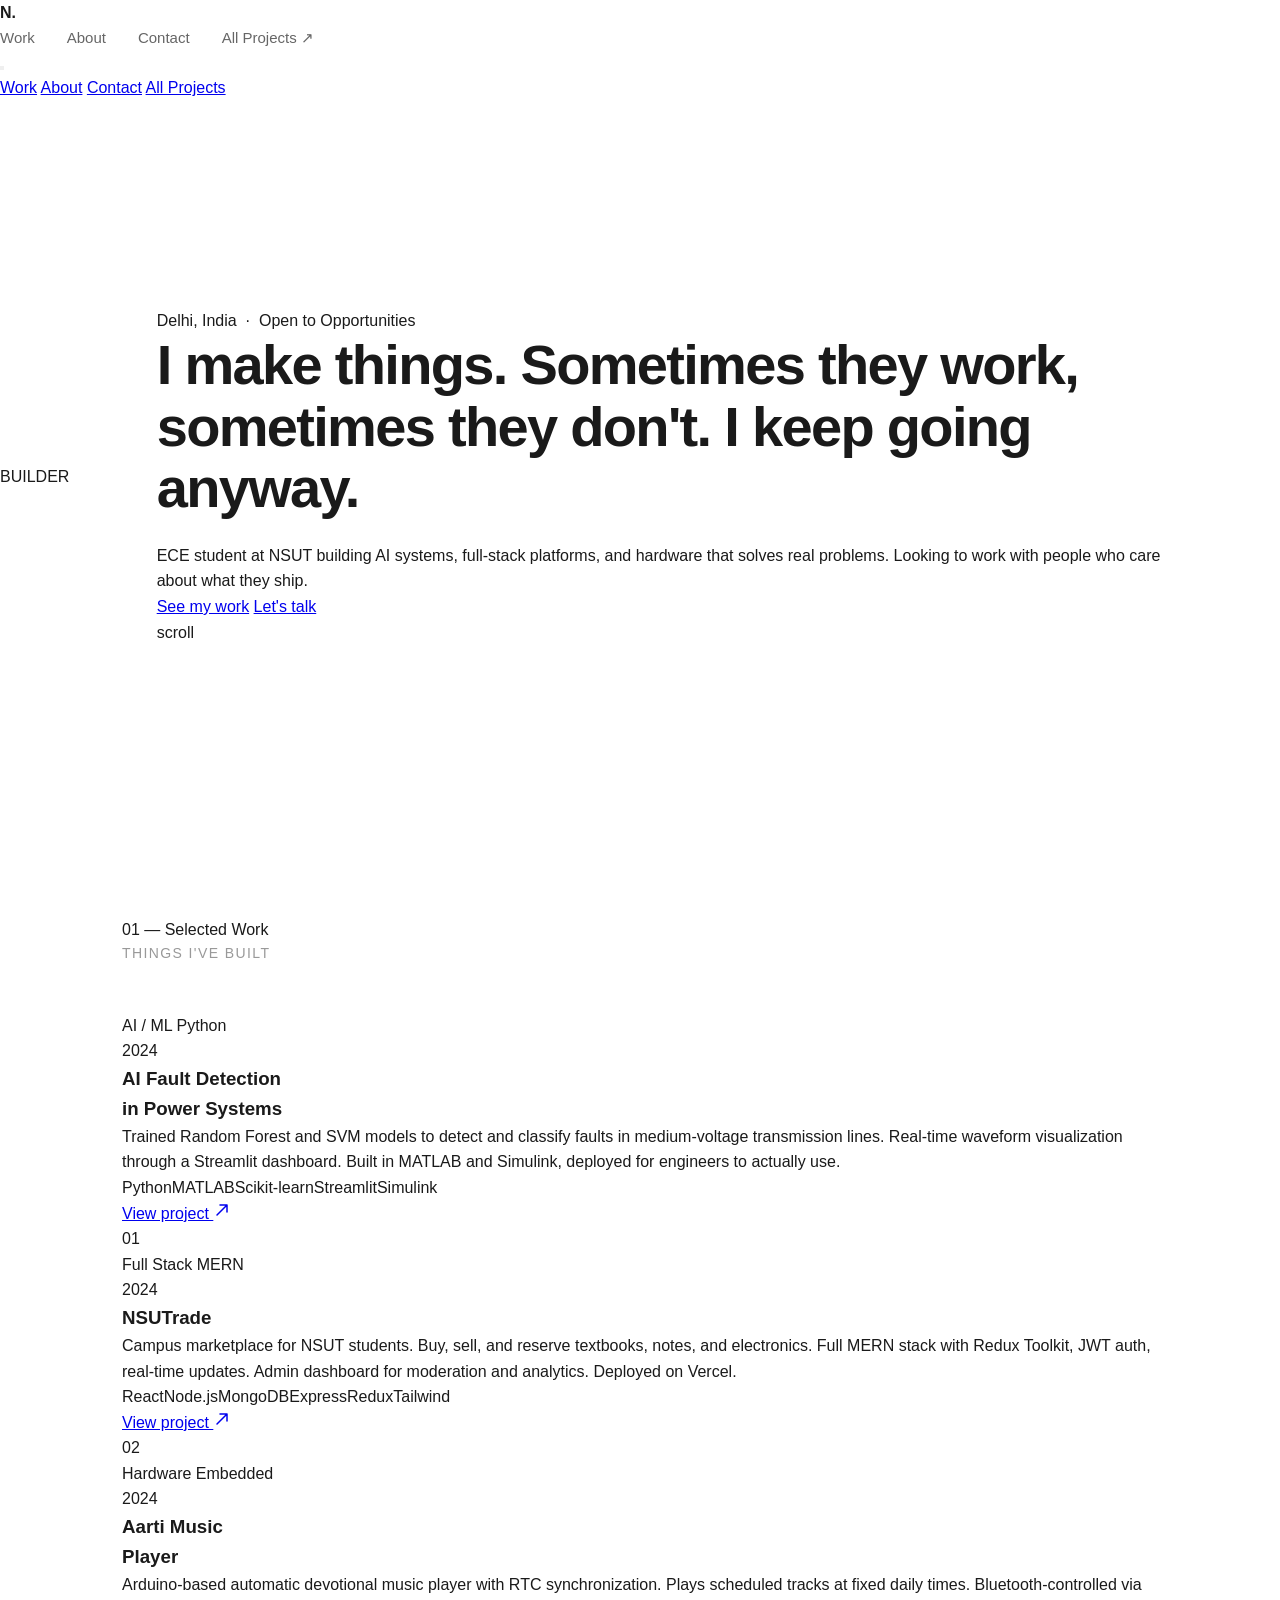
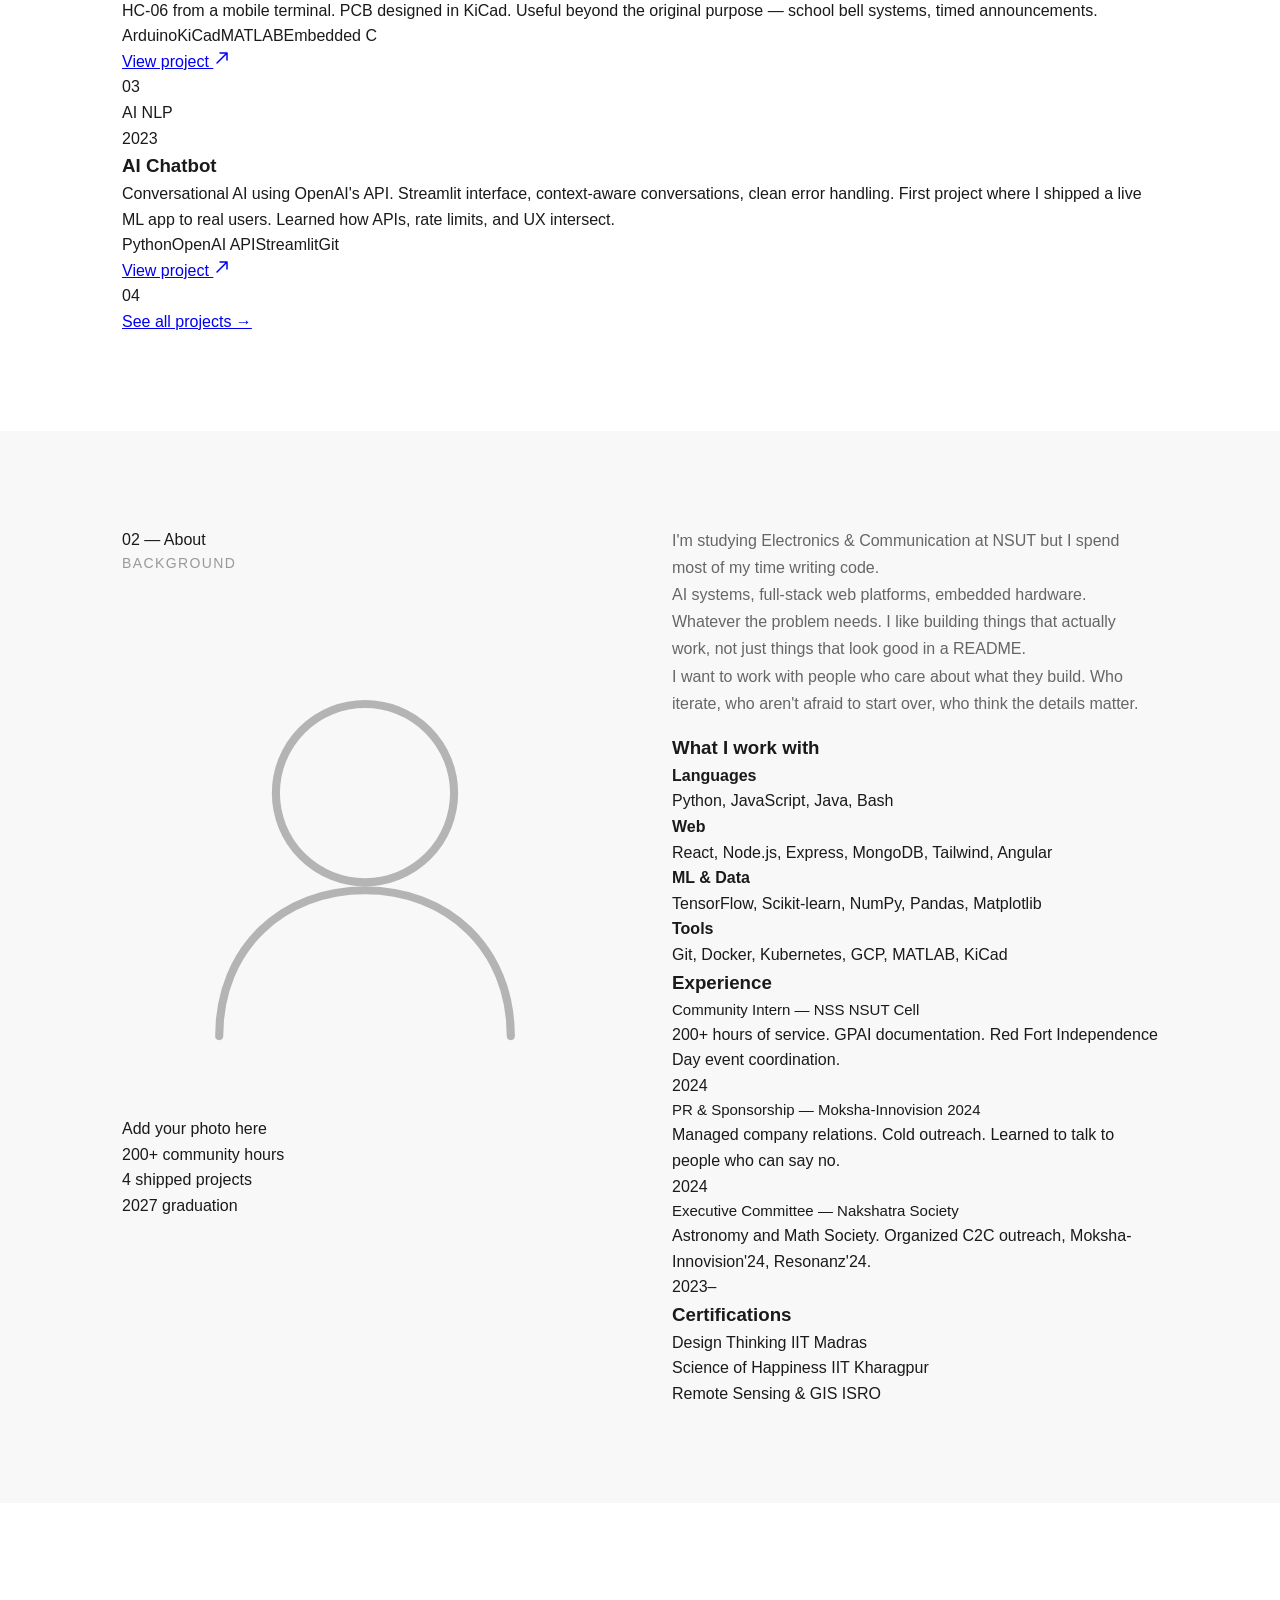
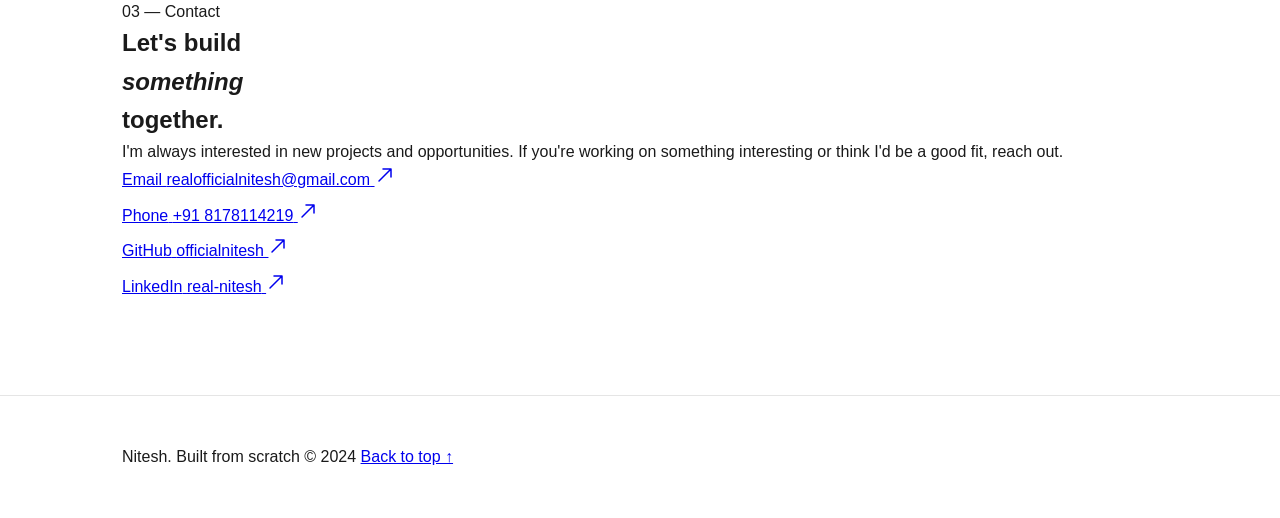
==== commit 59d87e00: "fixed index" ====
--- a/index.html
+++ b/index.html
@@ -1,256 +1,358 @@
 <!DOCTYPE html>
 <html lang="en">
 <head>
-    <meta charset="UTF-8">
-    <meta name="viewport" content="width=device-width, initial-scale=1.0">
-    <title>Nitesh • Developer & Builder</title>
-    <link rel="stylesheet" href="styles.css">
-    <link rel="preconnect" href="https://fonts.googleapis.com">
-    <link rel="preconnect" href="https://fonts.gstatic.com" crossorigin>
-    <link href="https://fonts.googleapis.com/css2?family=IBM+Plex+Mono:wght@300;400;500&family=Inter:wght@300;400;500;600;700&display=swap" rel="stylesheet">
+<meta charset="UTF-8">
+<meta name="viewport" content="width=device-width, initial-scale=1.0">
+<title>Nitesh — Developer & Builder</title>
+<link rel="preconnect" href="https://fonts.googleapis.com">
+<link rel="preconnect" href="https://fonts.gstatic.com" crossorigin>
+<link href="https://fonts.googleapis.com/css2?family=Playfair+Display:ital,wght@0,400;0,700;0,900;1,400;1,700&family=DM+Mono:wght@300;400;500&family=DM+Sans:wght@300;400;500&display=swap" rel="stylesheet">
+<link rel="stylesheet" href="styles.css">
 </head>
 <body>
-    <!-- Navigation -->
-    <nav class="nav">
-        <div class="nav-content">
-            <a href="#home" class="nav-logo">Nitesh</a>
-            <div class="nav-links">
-                <a href="#work">Work</a>
-                <a href="#about">About</a>
-                <a href="#contact">Contact</a>
-            </div>
-        </div>
-    </nav>
-
-    <!-- Hero Section -->
-    <section class="hero" id="home">
-        <div class="container">
-            <div class="hero-content">
-                <h1 class="hero-title">I build things.</h1>
-                <p class="hero-text">
-                    Sometimes they work, sometimes they don't. I keep going anyway, hoping it adds up to something. Currently studying Electronics & Communication at NSUT, building AI systems and web platforms that solve real problems.
-                </p>
-                <div class="hero-meta">
-                    <span>Delhi, India</span>
-                    <span class="dot"></span>
-                    <span>Open to opportunities</span>
-                </div>
-            </div>
-        </div>
-    </section>
-
-    <!-- Projects Section -->
-    <section class="projects" id="work">
-        <div class="container">
-            <h2 class="section-title">Selected Work</h2>
-            
-            <div class="project-list">
-                <!-- Project 1 -->
-                <article class="project">
-                    <div class="project-header">
-                        <h3 class="project-name">AI Fault Detection System</h3>
-                        <span class="project-year">2024</span>
-                    </div>
-                    <p class="project-description">
-                        Built an AI system that detects and classifies faults in power transmission lines. Trained Random Forest and SVM models to predict failures before they happen, then wrapped it in a Streamlit dashboard so engineers can actually use it. Real-time waveform visualization, fault classification, the whole thing.
-                    </p>
-                    <div class="project-stack">
-                        <span>Python</span>
-                        <span>MATLAB</span>
-                        <span>Scikit-learn</span>
-                        <span>Streamlit</span>
-                        <span>Simulink</span>
-                    </div>
-                    <a href="#" class="project-link" aria-label="View AI Fault Detection project">
-                        <svg width="20" height="20" viewBox="0 0 20 20" fill="none">
-                            <path d="M5 15L15 5M15 5H8M15 5V12" stroke="currentColor" stroke-width="1.5" stroke-linecap="round"/>
-                        </svg>
-                    </a>
-                </article>
-
-                <!-- Project 2 -->
-                <article class="project">
-                    <div class="project-header">
-                        <h3 class="project-name">NSUTrade</h3>
-                        <span class="project-year">2024</span>
-                    </div>
-                    <p class="project-description">
-                        Campus marketplace for NSUT students. Buy and sell books, notes, electronics. Full MERN stack with Redux for state management, secure auth, real-time updates. Added an admin dashboard because someone needs to keep things civil. Deployed on Vercel.
-                    </p>
-                    <div class="project-stack">
-                        <span>React</span>
-                        <span>Node.js</span>
-                        <span>MongoDB</span>
-                        <span>Express</span>
-                        <span>Redux</span>
-                        <span>Tailwind</span>
-                    </div>
-                    <a href="#" class="project-link" aria-label="View NSUTrade project">
-                        <svg width="20" height="20" viewBox="0 0 20 20" fill="none">
-                            <path d="M5 15L15 5M15 5H8M15 5V12" stroke="currentColor" stroke-width="1.5" stroke-linecap="round"/>
-                        </svg>
-                    </a>
-                </article>
-
-                <!-- Project 3 -->
-                <article class="project">
-                    <div class="project-header">
-                        <h3 class="project-name">Aarti Music Player</h3>
-                        <span class="project-year">2024</span>
-                    </div>
-                    <p class="project-description">
-                        Automatic devotional music player that plays scheduled tracks at fixed times using RTC synchronization. Built with Arduino and HC-06 for Bluetooth control. Started as a project for home, ended up being useful for school bell systems and automated announcements.
-                    </p>
-                    <div class="project-stack">
-                        <span>Arduino</span>
-                        <span>MATLAB</span>
-                        <span>KiCad</span>
-                        <span>Embedded C</span>
-                    </div>
-                    <a href="#" class="project-link" aria-label="View Aarti Music Player project">
-                        <svg width="20" height="20" viewBox="0 0 20 20" fill="none">
-                            <path d="M5 15L15 5M15 5H8M15 5V12" stroke="currentColor" stroke-width="1.5" stroke-linecap="round"/>
-                        </svg>
-                    </a>
-                </article>
-
-                <!-- Project 4 -->
-                <article class="project">
-                    <div class="project-header">
-                        <h3 class="project-name">AI Chatbot</h3>
-                        <span class="project-year">2023</span>
-                    </div>
-                    <p class="project-description">
-                        Conversational AI chatbot using OpenAI's API. Clean Streamlit interface, version controlled on GitHub. Learned how to integrate external APIs and ship lightweight ML applications that people can actually talk to.
-                    </p>
-                    <div class="project-stack">
-                        <span>Python</span>
-                        <span>OpenAI API</span>
-                        <span>Streamlit</span>
-                        <span>Git</span>
-                    </div>
-                    <a href="#" class="project-link" aria-label="View AI Chatbot project">
-                        <svg width="20" height="20" viewBox="0 0 20 20" fill="none">
-                            <path d="M5 15L15 5M15 5H8M15 5V12" stroke="currentColor" stroke-width="1.5" stroke-linecap="round"/>
-                        </svg>
-                    </a>
-                </article>
-            </div>
-        </div>
-    </section>
-
-    <!-- Skills & Experience -->
-    <section class="about" id="about">
-        <div class="container">
-            <h2 class="section-title">Background</h2>
-            
-            <div class="about-grid">
-                <div class="about-column">
-                    <h3 class="about-heading">What I Do</h3>
-                    <p class="about-text">
-                        I'm studying Electronics & Communication Engineering at NSUT, but I spend most of my time writing code. Full-stack web development, machine learning models, embedded systems. Whatever the problem needs.
-                    </p>
-                    <p class="about-text">
-                        I like building things that work. Whether it's training neural networks to predict power failures or designing a campus marketplace from scratch, I'm in it to see ideas turn into something real.
-                    </p>
-                    <p class="about-text">
-                        I want to work with people who care about what they build. People who iterate, who aren't afraid to start over, who believe the details matter.
-                    </p>
-                </div>
-
-                <div class="about-column">
-                    <h3 class="about-heading">Skills</h3>
-                    <div class="skills-compact">
-                        <div class="skill-group">
-                            <h4>Languages</h4>
-                            <p>Python, JavaScript, Java, Bash</p>
-                        </div>
-                        <div class="skill-group">
-                            <h4>Web</h4>
-                            <p>React, Node.js, Express, MongoDB, Tailwind, Angular</p>
-                        </div>
-                        <div class="skill-group">
-                            <h4>ML & Data</h4>
-                            <p>TensorFlow, Scikit-learn, NumPy, Pandas, Matplotlib</p>
-                        </div>
-                        <div class="skill-group">
-                            <h4>Tools</h4>
-                            <p>Git, Docker, Kubernetes, GCP, MATLAB, KiCad</p>
-                        </div>
-                    </div>
-
-                    <h3 class="about-heading" style="margin-top: 2rem;">Experience</h3>
-                    <div class="experience-compact">
-                        <div class="exp-item">
-                            <div class="exp-header">
-                                <span class="exp-title">Community Intern</span>
-                                <span class="exp-period">Jan – Aug 2024</span>
-                            </div>
-                            <p class="exp-org">NSS NSUT Cell</p>
-                            <p class="exp-desc">200+ hours of community service. Worked on GPAI documentation and coordinated the Red Fort Independence Day event.</p>
-                        </div>
-                        <div class="exp-item">
-                            <div class="exp-header">
-                                <span class="exp-title">PR & Sponsorship Coordinator</span>
-                                <span class="exp-period">Jan – May 2024</span>
-                            </div>
-                            <p class="exp-org">Moksha-Innovision 2024</p>
-                            <p class="exp-desc">Managed company relations and cold outreach. Learned how to talk to people who can say no.</p>
-                        </div>
-                        <div class="exp-item">
-                            <div class="exp-header">
-                                <span class="exp-title">Executive Committee</span>
-                                <span class="exp-period">Sep 2023 – Present</span>
-                            </div>
-                            <p class="exp-org">Nakshatra (Astronomy & Math Society)</p>
-                            <p class="exp-desc">Organized campus events and outreach programs. Event planning meets logistics.</p>
-                        </div>
-                    </div>
-                </div>
-            </div>
-        </div>
-    </section>
-
-    <!-- Contact Section -->
-    <section class="contact" id="contact">
-        <div class="container">
-            <h2 class="section-title">Get in Touch</h2>
-            
-            <div class="contact-content">
-                <p class="contact-intro">
-                    I'm always interested in hearing about new projects, opportunities, or just talking about tech. If you're building something interesting or think I'd be a good fit for your team, let's talk.
-                </p>
-
-                <div class="contact-methods">
-                    <div class="contact-group">
-                        <h3>Email</h3>
-                        <a href="mailto:realofficialnitesh@gmail.com" class="contact-link">realofficialnitesh@gmail.com</a>
-                    </div>
-                    
-                    <div class="contact-group">
-                        <h3>Phone</h3>
-                        <a href="tel:+918178114219" class="contact-link">+91 8178114219</a>
-                    </div>
-
-                    <div class="contact-group">
-                        <h3>Links</h3>
-                        <div class="contact-links">
-                            <a href="https://github.com/officialnitesh" target="_blank" rel="noopener" class="contact-link">GitHub</a>
-                            <a href="https://linkedin.com/in/real-nitesh" target="_blank" rel="noopener" class="contact-link">LinkedIn</a>
-                        </div>
-                    </div>
-                </div>
-            </div>
-        </div>
-    </section>
-
-    <!-- Footer -->
-    <footer class="footer">
-        <div class="container">
-            <p>© 2024 Nitesh. Built from scratch.</p>
-        </div>
-    </footer>
-
-    <script src="script.js"></script>
+
+<!-- Noise overlay -->
+<div class="noise"></div>
+
+<!-- Custom cursor -->
+<div class="cursor" id="cursor"></div>
+<div class="cursor-follower" id="cursorFollower"></div>
+
+<!-- NAV -->
+<nav id="nav">
+  <div class="nav-inner">
+    <a class="nav-logo" href="#home">N.</a>
+    <div class="nav-links">
+      <a href="#work" data-text="Work">Work</a>
+      <a href="#about" data-text="About">About</a>
+      <a href="#contact" data-text="Contact">Contact</a>
+      <a href="projects.html" class="nav-cta">All Projects ↗</a>
+    </div>
+    <button class="hamburger" id="hamburger" aria-label="Menu">
+      <span></span><span></span>
+    </button>
+  </div>
+</nav>
+
+<!-- MOBILE MENU -->
+<div class="mobile-menu" id="mobileMenu">
+  <a href="#work" class="mm-link">Work</a>
+  <a href="#about" class="mm-link">About</a>
+  <a href="#contact" class="mm-link">Contact</a>
+  <a href="projects.html" class="mm-link">All Projects</a>
+</div>
+
+<!-- HERO -->
+<section class="hero" id="home">
+  <div class="hero-bg-text">BUILDER</div>
+  <div class="container">
+    <div class="hero-inner">
+      <div class="hero-label">
+        <span class="status-dot"></span>
+        Delhi, India &nbsp;·&nbsp; Open to Opportunities
+      </div>
+      <h1 class="hero-title">
+        <span class="line" data-delay="0">I make things.</span>
+        <span class="line italic" data-delay="120">Sometimes they work,</span>
+        <span class="line" data-delay="240">sometimes they don't.</span>
+        <span class="line accent-line" data-delay="360">I keep going anyway.</span>
+      </h1>
+      <p class="hero-sub">
+        ECE student at NSUT building AI systems, full-stack platforms, and hardware that solves real problems. Looking to work with people who care about what they ship.
+      </p>
+      <div class="hero-actions">
+        <a href="#work" class="btn-primary">See my work</a>
+        <a href="#contact" class="btn-ghost">Let's talk</a>
+      </div>
+    </div>
+    <div class="hero-scroll">
+      <div class="scroll-line"></div>
+      <span>scroll</span>
+    </div>
+  </div>
+</section>
+
+<!-- SELECTED WORK -->
+<section class="work" id="work">
+  <div class="container">
+    <div class="section-header">
+      <span class="section-tag">01 — Selected Work</span>
+      <h2 class="section-title">Things I've Built</h2>
+    </div>
+
+    <div class="projects-grid">
+
+      <!-- Project 1 -->
+      <article class="project-card" data-color="#0a1628">
+        <div class="card-inner">
+          <div class="card-top">
+            <div class="card-tags">
+              <span>AI / ML</span>
+              <span>Python</span>
+            </div>
+            <span class="card-year">2024</span>
+          </div>
+          <h3 class="card-title">AI Fault Detection<br>in Power Systems</h3>
+          <p class="card-desc">
+            Trained Random Forest and SVM models to detect and classify faults in medium-voltage transmission lines. Real-time waveform visualization through a Streamlit dashboard. Built in MATLAB and Simulink, deployed for engineers to actually use.
+          </p>
+          <div class="card-stack">
+            <span>Python</span><span>MATLAB</span><span>Scikit-learn</span><span>Streamlit</span><span>Simulink</span>
+          </div>
+          <a href="projects.html#fault" class="card-link">
+            View project
+            <svg width="18" height="18" viewBox="0 0 18 18" fill="none"><path d="M4 14L14 4M14 4H7M14 4V11" stroke="currentColor" stroke-width="1.5" stroke-linecap="round"/></svg>
+          </a>
+        </div>
+        <div class="card-number">01</div>
+      </article>
+
+      <!-- Project 2 -->
+      <article class="project-card featured" data-color="#0d1f0a">
+        <div class="card-inner">
+          <div class="card-top">
+            <div class="card-tags">
+              <span>Full Stack</span>
+              <span>MERN</span>
+            </div>
+            <span class="card-year">2024</span>
+          </div>
+          <h3 class="card-title">NSUTrade</h3>
+          <p class="card-desc">
+            Campus marketplace for NSUT students. Buy, sell, and reserve textbooks, notes, and electronics. Full MERN stack with Redux Toolkit, JWT auth, real-time updates. Admin dashboard for moderation and analytics. Deployed on Vercel.
+          </p>
+          <div class="card-stack">
+            <span>React</span><span>Node.js</span><span>MongoDB</span><span>Express</span><span>Redux</span><span>Tailwind</span>
+          </div>
+          <a href="projects.html#nsutrade" class="card-link">
+            View project
+            <svg width="18" height="18" viewBox="0 0 18 18" fill="none"><path d="M4 14L14 4M14 4H7M14 4V11" stroke="currentColor" stroke-width="1.5" stroke-linecap="round"/></svg>
+          </a>
+        </div>
+        <div class="card-number">02</div>
+      </article>
+
+      <!-- Project 3 -->
+      <article class="project-card" data-color="#1a0a0a">
+        <div class="card-inner">
+          <div class="card-top">
+            <div class="card-tags">
+              <span>Hardware</span>
+              <span>Embedded</span>
+            </div>
+            <span class="card-year">2024</span>
+          </div>
+          <h3 class="card-title">Aarti Music<br>Player</h3>
+          <p class="card-desc">
+            Arduino-based automatic devotional music player with RTC synchronization. Plays scheduled tracks at fixed daily times. Bluetooth-controlled via HC-06 from a mobile terminal. PCB designed in KiCad. Useful beyond the original purpose — school bell systems, timed announcements.
+          </p>
+          <div class="card-stack">
+            <span>Arduino</span><span>KiCad</span><span>MATLAB</span><span>Embedded C</span>
+          </div>
+          <a href="projects.html#aarti" class="card-link">
+            View project
+            <svg width="18" height="18" viewBox="0 0 18 18" fill="none"><path d="M4 14L14 4M14 4H7M14 4V11" stroke="currentColor" stroke-width="1.5" stroke-linecap="round"/></svg>
+          </a>
+        </div>
+        <div class="card-number">03</div>
+      </article>
+
+      <!-- Project 4 -->
+      <article class="project-card" data-color="#0a0a1a">
+        <div class="card-inner">
+          <div class="card-top">
+            <div class="card-tags">
+              <span>AI</span>
+              <span>NLP</span>
+            </div>
+            <span class="card-year">2023</span>
+          </div>
+          <h3 class="card-title">AI Chatbot</h3>
+          <p class="card-desc">
+            Conversational AI using OpenAI's API. Streamlit interface, context-aware conversations, clean error handling. First project where I shipped a live ML app to real users. Learned how APIs, rate limits, and UX intersect.
+          </p>
+          <div class="card-stack">
+            <span>Python</span><span>OpenAI API</span><span>Streamlit</span><span>Git</span>
+          </div>
+          <a href="projects.html#chatbot" class="card-link">
+            View project
+            <svg width="18" height="18" viewBox="0 0 18 18" fill="none"><path d="M4 14L14 4M14 4H7M14 4V11" stroke="currentColor" stroke-width="1.5" stroke-linecap="round"/></svg>
+          </a>
+        </div>
+        <div class="card-number">04</div>
+      </article>
+
+    </div>
+
+    <div class="work-cta">
+      <a href="projects.html" class="btn-outline">See all projects →</a>
+    </div>
+  </div>
+</section>
+
+<!-- ABOUT -->
+<section class="about" id="about">
+  <div class="container">
+    <div class="about-grid">
+
+      <div class="about-left">
+        <span class="section-tag">02 — About</span>
+        <h2 class="section-title">Background</h2>
+        <div class="about-photo-block">
+          <div class="photo-placeholder">
+            <svg viewBox="0 0 120 120" fill="none" xmlns="http://www.w3.org/2000/svg">
+              <circle cx="60" cy="42" r="22" stroke="currentColor" stroke-width="2" opacity="0.3"/>
+              <path d="M24 102C24 80 40 66 60 66C80 66 96 80 96 102" stroke="currentColor" stroke-width="2" stroke-linecap="round" opacity="0.3"/>
+            </svg>
+            <p>Add your photo here</p>
+          </div>
+          <div class="photo-stats">
+            <div class="stat-pill">
+              <span class="stat-n">200+</span>
+              <span>community hours</span>
+            </div>
+            <div class="stat-pill">
+              <span class="stat-n">4</span>
+              <span>shipped projects</span>
+            </div>
+            <div class="stat-pill">
+              <span class="stat-n">2027</span>
+              <span>graduation</span>
+            </div>
+          </div>
+        </div>
+      </div>
+
+      <div class="about-right">
+        <div class="about-text">
+          <p class="about-lead">
+            I'm studying Electronics & Communication at NSUT but I spend most of my time writing code.
+          </p>
+          <p>
+            AI systems, full-stack web platforms, embedded hardware. Whatever the problem needs. I like building things that actually work, not just things that look good in a README.
+          </p>
+          <p>
+            I want to work with people who care about what they build. Who iterate, who aren't afraid to start over, who think the details matter.
+          </p>
+        </div>
+
+        <div class="skills-block">
+          <h3>What I work with</h3>
+          <div class="skills-cols">
+            <div class="skill-col">
+              <h4>Languages</h4>
+              <p>Python, JavaScript, Java, Bash</p>
+            </div>
+            <div class="skill-col">
+              <h4>Web</h4>
+              <p>React, Node.js, Express, MongoDB, Tailwind, Angular</p>
+            </div>
+            <div class="skill-col">
+              <h4>ML & Data</h4>
+              <p>TensorFlow, Scikit-learn, NumPy, Pandas, Matplotlib</p>
+            </div>
+            <div class="skill-col">
+              <h4>Tools</h4>
+              <p>Git, Docker, Kubernetes, GCP, MATLAB, KiCad</p>
+            </div>
+          </div>
+        </div>
+
+        <div class="exp-block">
+          <h3>Experience</h3>
+          <div class="exp-list">
+            <div class="exp-row">
+              <div>
+                <p class="exp-title">Community Intern — NSS NSUT Cell</p>
+                <p class="exp-detail">200+ hours of service. GPAI documentation. Red Fort Independence Day event coordination.</p>
+              </div>
+              <span class="exp-date">2024</span>
+            </div>
+            <div class="exp-row">
+              <div>
+                <p class="exp-title">PR & Sponsorship — Moksha-Innovision 2024</p>
+                <p class="exp-detail">Managed company relations. Cold outreach. Learned to talk to people who can say no.</p>
+              </div>
+              <span class="exp-date">2024</span>
+            </div>
+            <div class="exp-row">
+              <div>
+                <p class="exp-title">Executive Committee — Nakshatra Society</p>
+                <p class="exp-detail">Astronomy and Math Society. Organized C2C outreach, Moksha-Innovision'24, Resonanz'24.</p>
+              </div>
+              <span class="exp-date">2023–</span>
+            </div>
+          </div>
+        </div>
+
+        <div class="certs-block">
+          <h3>Certifications</h3>
+          <div class="cert-list">
+            <div class="cert-item">Design Thinking <span>IIT Madras</span></div>
+            <div class="cert-item">Science of Happiness <span>IIT Kharagpur</span></div>
+            <div class="cert-item">Remote Sensing & GIS <span>ISRO</span></div>
+          </div>
+        </div>
+      </div>
+
+    </div>
+  </div>
+</section>
+
+<!-- CONTACT -->
+<section class="contact" id="contact">
+  <div class="container">
+    <div class="contact-inner">
+      <div class="contact-left">
+        <span class="section-tag">03 — Contact</span>
+        <h2 class="contact-heading">
+          Let's build<br>
+          <em>something</em><br>
+          together.
+        </h2>
+        <p class="contact-sub">
+          I'm always interested in new projects and opportunities. If you're working on something interesting or think I'd be a good fit, reach out.
+        </p>
+      </div>
+      <div class="contact-right">
+        <div class="contact-links">
+          <a href="mailto:realofficialnitesh@gmail.com" class="contact-item">
+            <span class="ci-label">Email</span>
+            <span class="ci-value">realofficialnitesh@gmail.com</span>
+            <svg width="20" height="20" viewBox="0 0 20 20" fill="none"><path d="M4 16L16 4M16 4H8M16 4V12" stroke="currentColor" stroke-width="1.5" stroke-linecap="round"/></svg>
+          </a>
+          <a href="tel:+918178114219" class="contact-item">
+            <span class="ci-label">Phone</span>
+            <span class="ci-value">+91 8178114219</span>
+            <svg width="20" height="20" viewBox="0 0 20 20" fill="none"><path d="M4 16L16 4M16 4H8M16 4V12" stroke="currentColor" stroke-width="1.5" stroke-linecap="round"/></svg>
+          </a>
+          <a href="https://github.com/officialnitesh" target="_blank" rel="noopener" class="contact-item">
+            <span class="ci-label">GitHub</span>
+            <span class="ci-value">officialnitesh</span>
+            <svg width="20" height="20" viewBox="0 0 20 20" fill="none"><path d="M4 16L16 4M16 4H8M16 4V12" stroke="currentColor" stroke-width="1.5" stroke-linecap="round"/></svg>
+          </a>
+          <a href="https://linkedin.com/in/real-nitesh" target="_blank" rel="noopener" class="contact-item">
+            <span class="ci-label">LinkedIn</span>
+            <span class="ci-value">real-nitesh</span>
+            <svg width="20" height="20" viewBox="0 0 20 20" fill="none"><path d="M4 16L16 4M16 4H8M16 4V12" stroke="currentColor" stroke-width="1.5" stroke-linecap="round"/></svg>
+          </a>
+        </div>
+      </div>
+    </div>
+  </div>
+</section>
+
+<!-- FOOTER -->
+<footer class="footer">
+  <div class="container">
+    <div class="footer-inner">
+      <span class="footer-logo">Nitesh.</span>
+      <span class="footer-copy">Built from scratch © 2024</span>
+      <a href="#home" class="footer-top">Back to top ↑</a>
+    </div>
+  </div>
+</footer>
+
+<script src="script.js"></script>
 </body>
 </html>
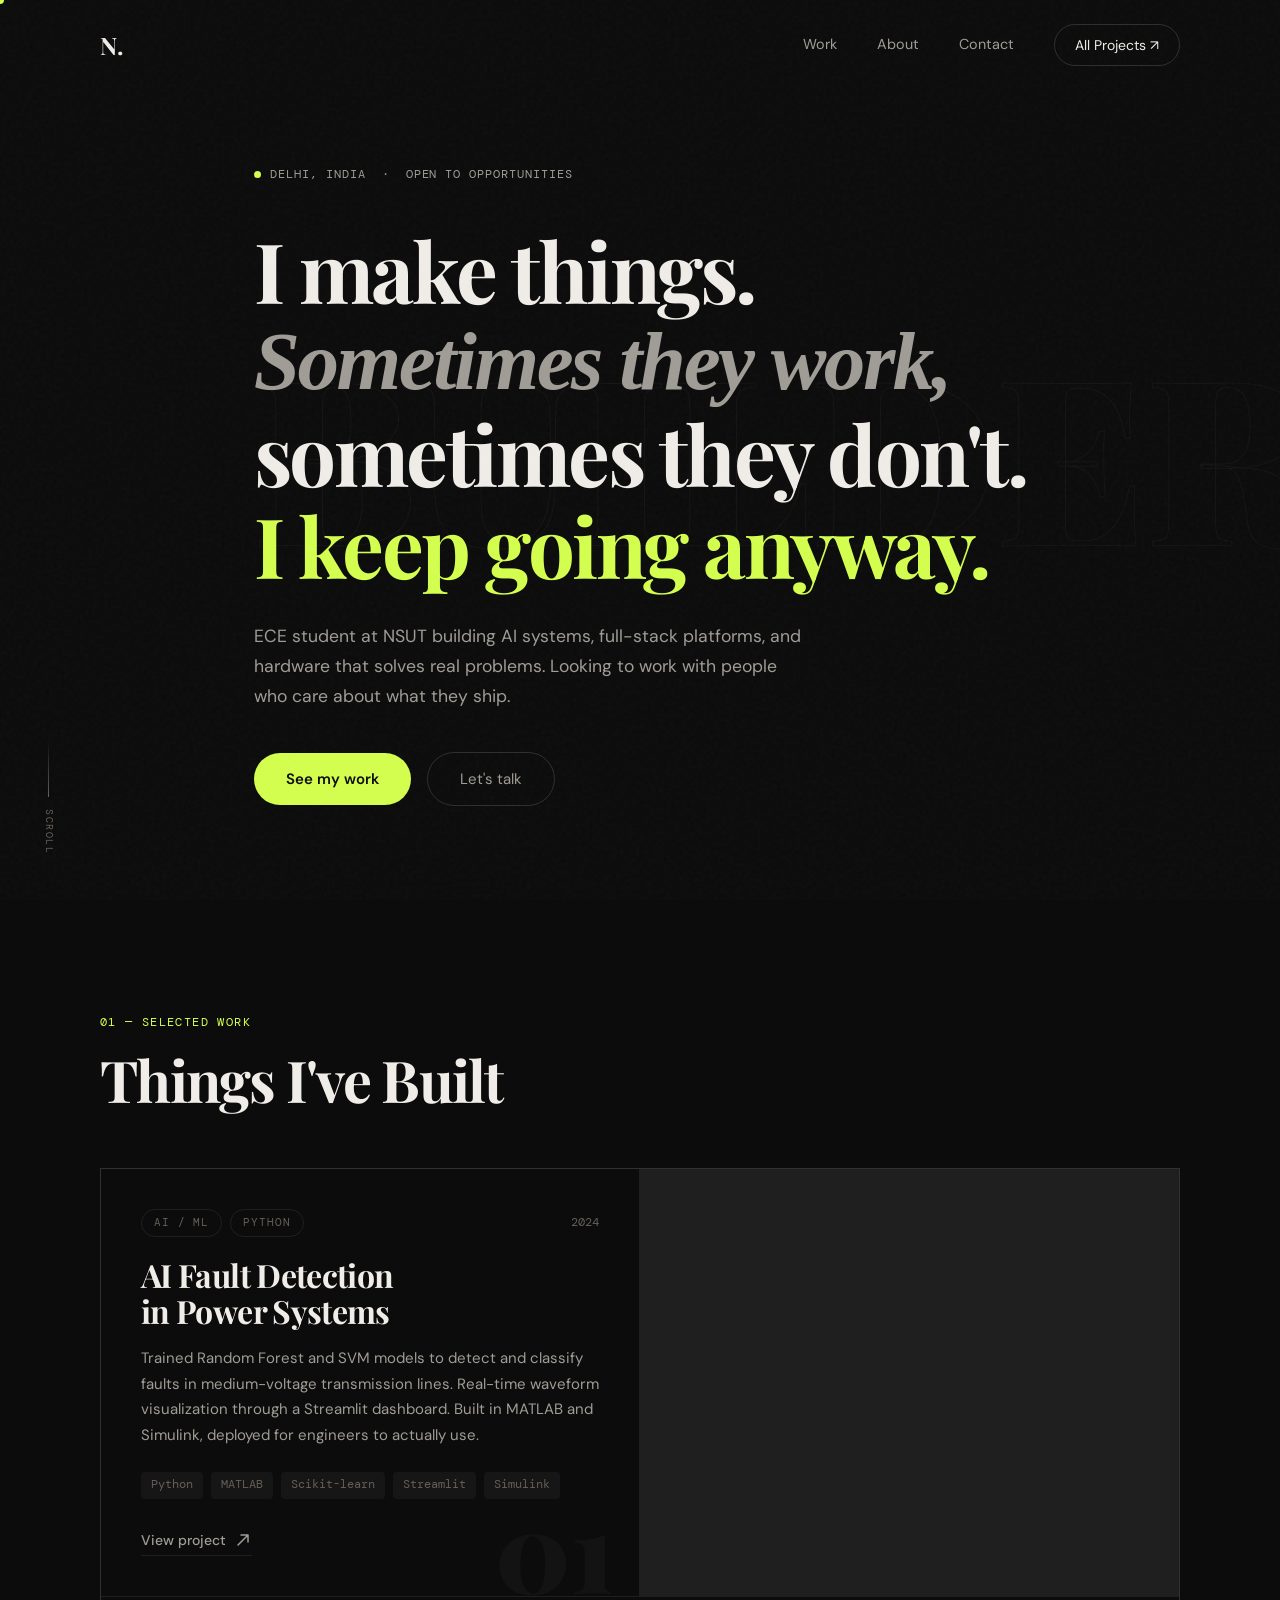
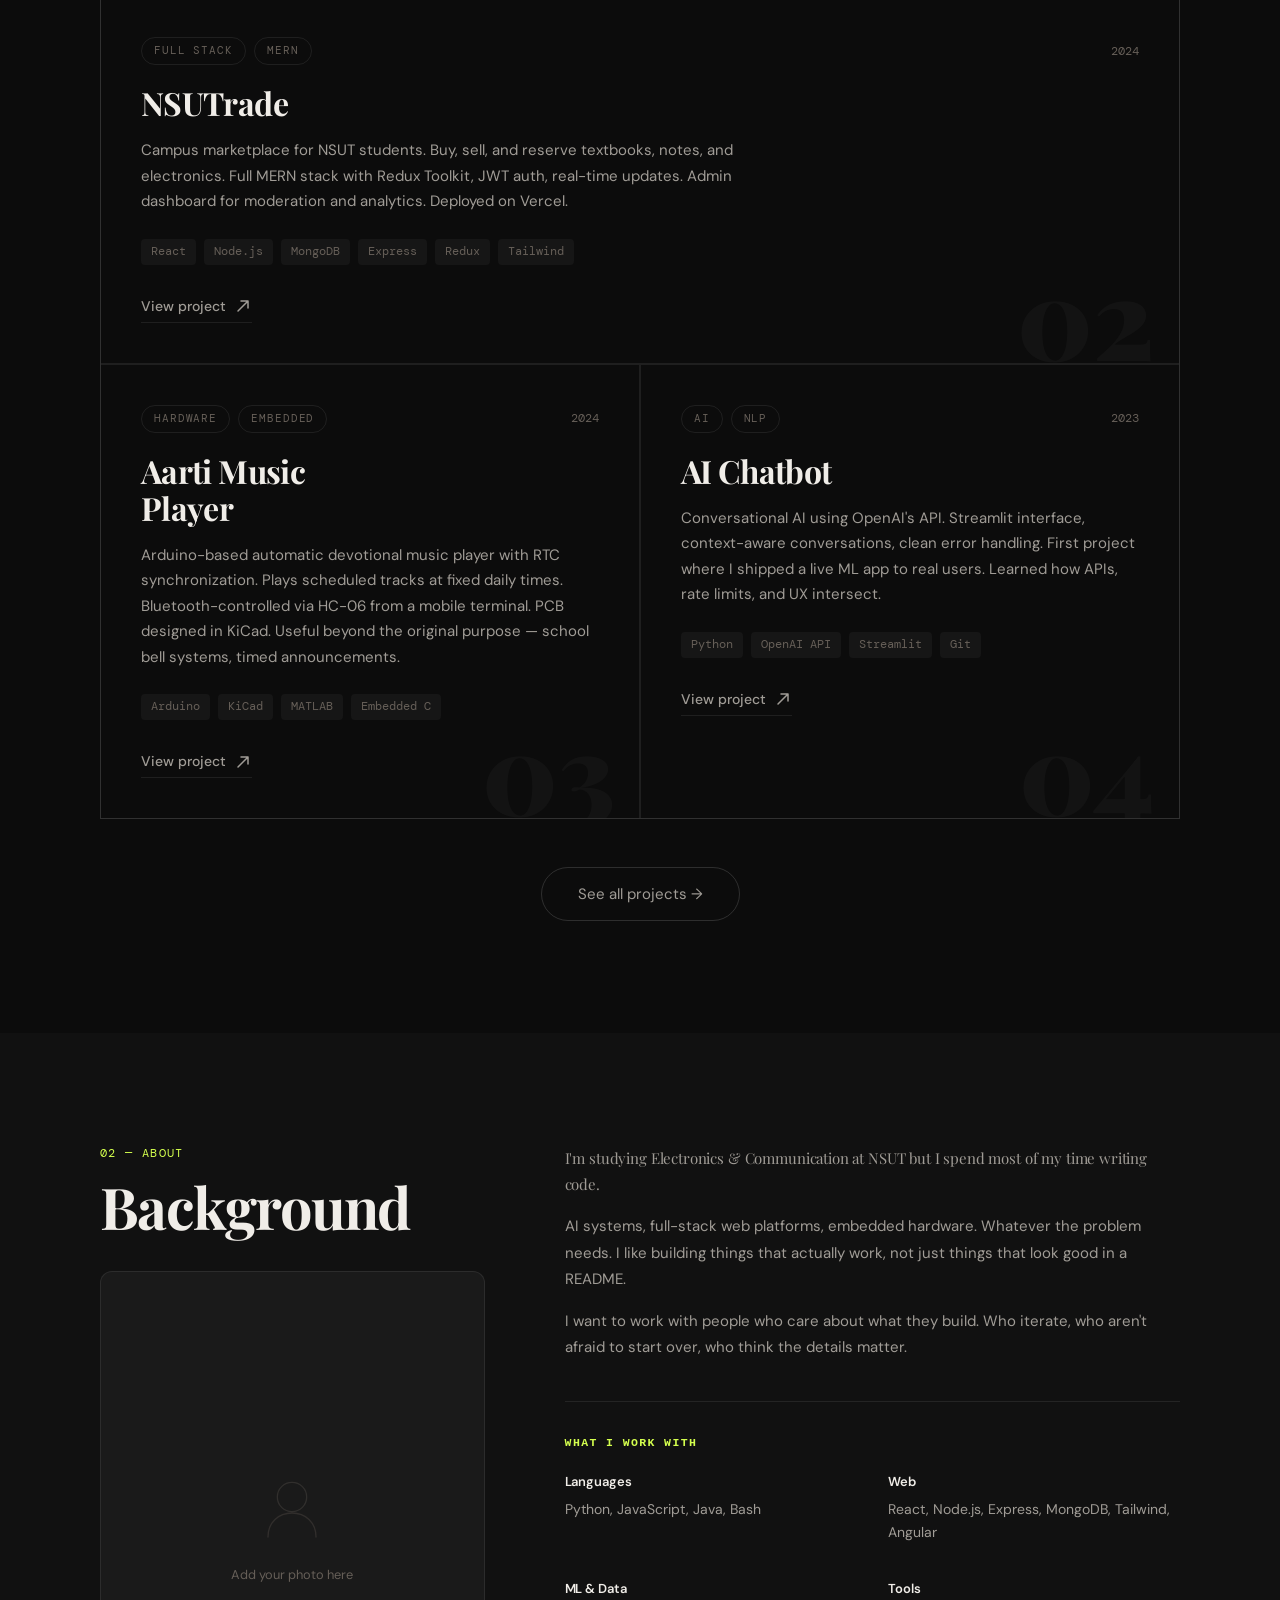
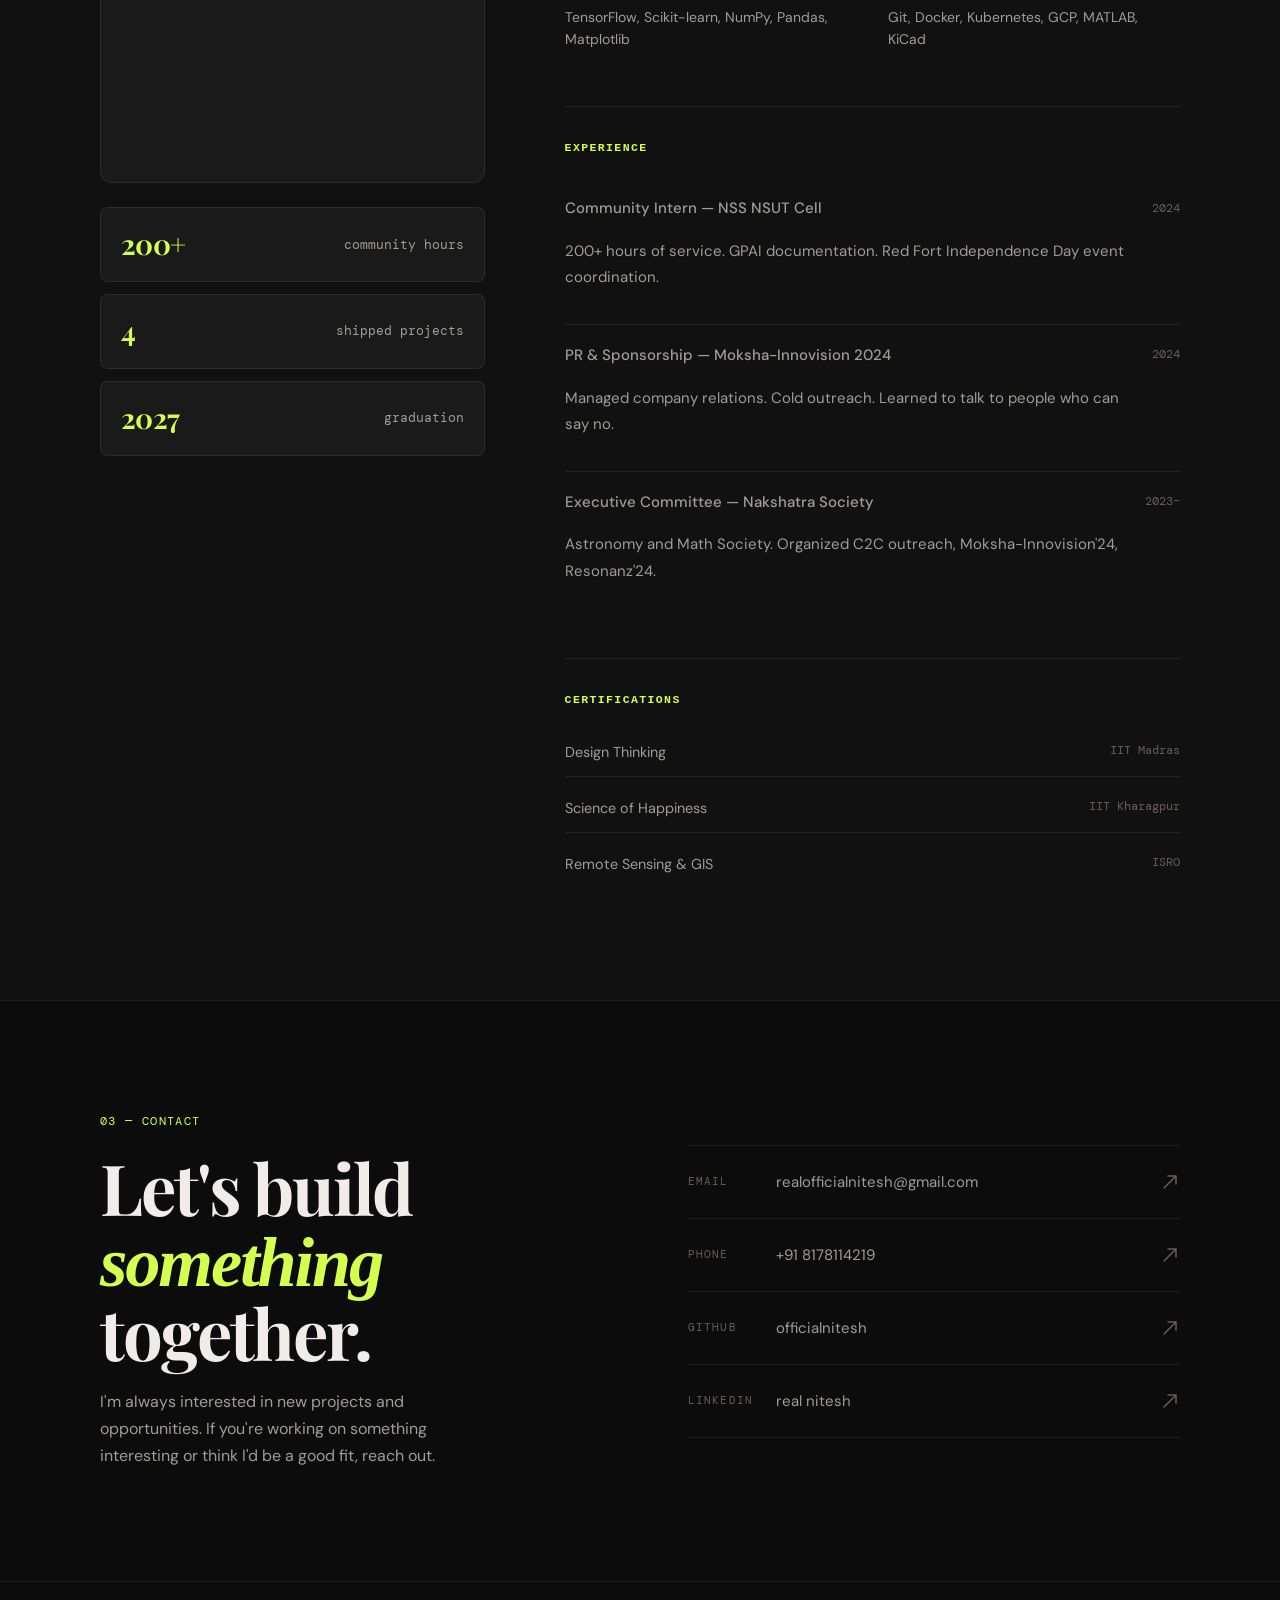
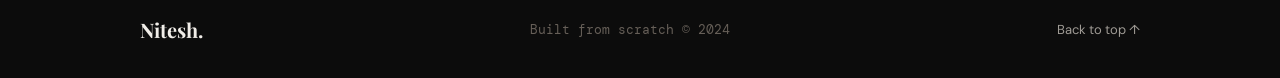
==== commit 5e5856ba: "updated" ====
--- a/index.html
+++ b/index.html
@@ -333,7 +333,7 @@
           </a>
           <a href="https://linkedin.com/in/real-nitesh" target="_blank" rel="noopener" class="contact-item">
             <span class="ci-label">LinkedIn</span>
-            <span class="ci-value">real-nitesh</span>
+            <span class="ci-value">real nitesh</span>
             <svg width="20" height="20" viewBox="0 0 20 20" fill="none"><path d="M4 16L16 4M16 4H8M16 4V12" stroke="currentColor" stroke-width="1.5" stroke-linecap="round"/></svg>
           </a>
         </div>
--- a/styles.css
+++ b/styles.css
@@ -1,525 +1,529 @@
-/* ===========================
-   VARIABLES & RESET
-   =========================== */
+/* =============================================
+   NITESH PORTFOLIO — DARK EDITORIAL THEME
+   ============================================= */
 
 :root {
-    --text-primary: #1a1a1a;
-    --text-secondary: #666666;
-    --text-tertiary: #999999;
-    --accent: #0066ff;
-    --bg-white: #ffffff;
-    --bg-gray: #f8f8f8;
-    --border: #e5e5e5;
-    --border-hover: #cccccc;
-    
-    --font-sans: 'Inter', -apple-system, BlinkMacSystemFont, 'Segoe UI', sans-serif;
-    --font-mono: 'IBM Plex Mono', 'Courier New', monospace;
-    
-    --radius: 8px;
-    --transition: 0.2s cubic-bezier(0.4, 0, 0.2, 1);
-}
-
-* {
-    margin: 0;
-    padding: 0;
-    box-sizing: border-box;
-}
-
-html {
-    scroll-behavior: smooth;
-    -webkit-font-smoothing: antialiased;
-    -moz-osx-font-smoothing: grayscale;
-}
-
+  --bg:        #0c0c0c;
+  --bg2:       #111111;
+  --bg3:       #161616;
+  --surface:   #1a1a1a;
+  --border:    rgba(255,255,255,0.08);
+  --border2:   rgba(255,255,255,0.14);
+
+  --text:      #f0ede8;
+  --text2:     #a09c96;
+  --text3:     #665f58;
+
+  --accent:    #d4ff4e;
+  --accent2:   #ff6b35;
+
+  --font-serif:  'Playfair Display', Georgia, serif;
+  --font-sans:   'DM Sans', sans-serif;
+  --font-mono:   'DM Mono', monospace;
+
+  --ease:      cubic-bezier(0.23, 1, 0.32, 1);
+  --ease-in:   cubic-bezier(0.55, 0, 1, 0.45);
+}
+
+/* ---- RESET ---- */
+*, *::before, *::after { box-sizing: border-box; margin: 0; padding: 0; }
+html { scroll-behavior: smooth; font-size: 16px; }
 body {
-    font-family: var(--font-sans);
-    color: var(--text-primary);
-    background: var(--bg-white);
-    line-height: 1.6;
-    font-size: 16px;
-}
-
+  font-family: var(--font-sans);
+  background: var(--bg);
+  color: var(--text);
+  line-height: 1.6;
+  overflow-x: hidden;
+  cursor: none;
+}
+a { text-decoration: none; color: inherit; }
+img { max-width: 100%; display: block; }
+button { cursor: none; font-family: var(--font-sans); }
+
+/* ---- NOISE OVERLAY ---- */
+.noise {
+  position: fixed; inset: 0; z-index: 999; pointer-events: none;
+  background-image: url("data:image/svg+xml,%3Csvg viewBox='0 0 256 256' xmlns='http://www.w3.org/2000/svg'%3E%3Cfilter id='noise'%3E%3CfeTurbulence type='fractalNoise' baseFrequency='0.9' numOctaves='4' stitchTiles='stitch'/%3E%3C/filter%3E%3Crect width='100%25' height='100%25' filter='url(%23noise)' opacity='1'/%3E%3C/svg%3E");
+  opacity: 0.028;
+}
+
+/* ---- CURSOR ---- */
+.cursor {
+  position: fixed; width: 8px; height: 8px;
+  background: var(--accent); border-radius: 50%;
+  pointer-events: none; z-index: 9999;
+  transform: translate(-50%, -50%);
+  transition: width 0.2s var(--ease), height 0.2s var(--ease), background 0.2s;
+}
+.cursor-follower {
+  position: fixed; width: 36px; height: 36px;
+  border: 1px solid rgba(212,255,78,0.35);
+  border-radius: 50%; pointer-events: none; z-index: 9998;
+  transform: translate(-50%, -50%);
+  transition: transform 0.12s var(--ease), width 0.3s var(--ease), height 0.3s var(--ease), border-color 0.3s;
+}
+.cursor.hover { width: 16px; height: 16px; }
+.cursor-follower.hover { width: 56px; height: 56px; border-color: rgba(212,255,78,0.5); }
+
+/* ---- LAYOUT ---- */
 .container {
-    max-width: 1100px;
-    margin: 0 auto;
-    padding: 0 2rem;
-}
-
-section {
-    padding: 6rem 0;
-}
-
-/* ===========================
-   NAVIGATION
-   =========================== */
-
-.nav {
-    position: fixed;
-    top: 0;
-    left: 0;
-    right: 0;
-    background: rgba(255, 255, 255, 0.9);
-    backdrop-filter: blur(10px);
-    border-bottom: 1px solid var(--border);
-    z-index: 1000;
-}
-
-.nav-content {
-    max-width: 1100px;
-    margin: 0 auto;
-    padding: 1.25rem 2rem;
-    display: flex;
-    justify-content: space-between;
-    align-items: center;
-}
-
+  max-width: 1160px; margin: 0 auto; padding: 0 2.5rem;
+}
+
+/* ---- NAV ---- */
+#nav {
+  position: fixed; top: 0; left: 0; right: 0; z-index: 100;
+  padding: 1.5rem 0;
+  transition: background 0.4s var(--ease), padding 0.4s var(--ease), border-color 0.4s;
+  border-bottom: 1px solid transparent;
+}
+#nav.scrolled {
+  background: rgba(12,12,12,0.92);
+  backdrop-filter: blur(20px);
+  padding: 1rem 0;
+  border-bottom-color: var(--border);
+}
+.nav-inner {
+  max-width: 1160px; margin: 0 auto; padding: 0 2.5rem;
+  display: flex; align-items: center; justify-content: space-between;
+}
 .nav-logo {
-    font-weight: 600;
-    color: var(--text-primary);
-    text-decoration: none;
-    font-size: 1rem;
-    letter-spacing: -0.01em;
-}
-
+  font-family: var(--font-serif); font-size: 1.5rem; font-weight: 700;
+  color: var(--text); letter-spacing: -0.02em;
+}
 .nav-links {
-    display: flex;
-    gap: 2rem;
-}
-
+  display: flex; align-items: center; gap: 2.5rem;
+}
 .nav-links a {
-    color: var(--text-secondary);
-    text-decoration: none;
-    font-size: 0.9375rem;
-    transition: color var(--transition);
-}
-
-.nav-links a:hover {
-    color: var(--text-primary);
-}
-
-/* ===========================
-   HERO SECTION
-   =========================== */
-
+  font-size: 0.9rem; color: var(--text2); font-weight: 400;
+  position: relative; transition: color 0.25s;
+}
+.nav-links a:hover { color: var(--text); }
+.nav-links a::after {
+  content: ''; position: absolute; left: 0; bottom: -3px;
+  width: 0; height: 1px; background: var(--accent);
+  transition: width 0.3s var(--ease);
+}
+.nav-links a:hover::after { width: 100%; }
+.nav-cta {
+  padding: 0.55rem 1.25rem;
+  border: 1px solid var(--border2);
+  border-radius: 100px;
+  color: var(--text) !important;
+  font-size: 0.875rem !important;
+  transition: background 0.25s, border-color 0.25s !important;
+}
+.nav-cta:hover { background: var(--surface); border-color: var(--border2) !important; }
+.nav-cta::after { display: none !important; }
+
+/* hamburger */
+.hamburger {
+  display: none; flex-direction: column; gap: 5px;
+  background: none; border: none; padding: 4px;
+}
+.hamburger span {
+  display: block; width: 24px; height: 1.5px;
+  background: var(--text); transition: all 0.3s var(--ease);
+  transform-origin: center;
+}
+.hamburger.open span:first-child { transform: translateY(6.5px) rotate(45deg); }
+.hamburger.open span:last-child  { transform: translateY(-6.5px) rotate(-45deg); }
+
+/* mobile menu */
+.mobile-menu {
+  display: none; position: fixed; inset: 0; z-index: 90;
+  background: var(--bg); flex-direction: column;
+  justify-content: center; align-items: center; gap: 2.5rem;
+  opacity: 0; pointer-events: none;
+  transition: opacity 0.4s var(--ease);
+}
+.mobile-menu.open { opacity: 1; pointer-events: all; }
+.mm-link {
+  font-family: var(--font-serif); font-size: 2.5rem;
+  font-weight: 700; color: var(--text); letter-spacing: -0.02em;
+  transition: color 0.2s;
+}
+.mm-link:hover { color: var(--accent); }
+
+/* ---- HERO ---- */
 .hero {
-    padding: 10rem 0 8rem;
-    min-height: 80vh;
-    display: flex;
-    align-items: center;
-}
-
-.hero-content {
-    max-width: 680px;
-}
-
+  position: relative; min-height: 100vh;
+  display: flex; align-items: center;
+  padding: 10rem 0 6rem; overflow: hidden;
+}
+.hero-bg-text {
+  position: absolute; right: -2rem; top: 50%; transform: translateY(-50%);
+  font-family: var(--font-serif); font-size: clamp(8rem, 18vw, 20rem);
+  font-weight: 900; color: transparent;
+  -webkit-text-stroke: 1px rgba(255,255,255,0.04);
+  line-height: 1; white-space: nowrap; pointer-events: none;
+  user-select: none;
+}
+.hero-inner { max-width: 780px; }
+.hero-label {
+  display: inline-flex; align-items: center; gap: 0.6rem;
+  font-family: var(--font-mono); font-size: 0.75rem;
+  color: var(--text2); letter-spacing: 0.08em;
+  margin-bottom: 2.5rem; text-transform: uppercase;
+}
+.status-dot {
+  width: 7px; height: 7px; background: var(--accent);
+  border-radius: 50%;
+  box-shadow: 0 0 0 0 rgba(212,255,78,0.6);
+  animation: pulse 2.5s ease-in-out infinite;
+}
+@keyframes pulse {
+  0%, 100% { box-shadow: 0 0 0 0 rgba(212,255,78,0.5); }
+  50%       { box-shadow: 0 0 0 8px rgba(212,255,78,0); }
+}
 .hero-title {
-    font-size: 3.5rem;
-    font-weight: 600;
-    line-height: 1.1;
-    letter-spacing: -0.03em;
-    margin-bottom: 1.5rem;
-}
-
-.hero-text {
-    font-size: 1.125rem;
-    color: var(--text-secondary);
-    line-height: 1.7;
-    margin-bottom: 2rem;
-}
-
-.hero-meta {
-    display: flex;
-    align-items: center;
-    gap: 1rem;
-    font-size: 0.9375rem;
-    color: var(--text-tertiary);
-    font-family: var(--font-mono);
-}
-
-.dot {
-    width: 4px;
-    height: 4px;
-    background: var(--text-tertiary);
-    border-radius: 50%;
-}
-
-/* ===========================
-   SECTION TITLES
-   =========================== */
-
+  font-family: var(--font-serif);
+  font-size: clamp(2.8rem, 6.5vw, 5.5rem);
+  line-height: 1.1; letter-spacing: -0.03em;
+  margin-bottom: 2rem;
+}
+.hero-title .line {
+  display: block;
+  opacity: 0; transform: translateY(40px);
+  animation: slideUp 0.9s var(--ease) forwards;
+}
+.hero-title .line:nth-child(1) { animation-delay: 0.1s; }
+.hero-title .line:nth-child(2) { animation-delay: 0.22s; }
+.hero-title .line:nth-child(3) { animation-delay: 0.34s; }
+.hero-title .line:nth-child(4) { animation-delay: 0.46s; }
+.hero-title .italic { font-style: italic; color: var(--text2); }
+.hero-title .accent-line { color: var(--accent); }
+
+@keyframes slideUp {
+  to { opacity: 1; transform: translateY(0); }
+}
+
+.hero-sub {
+  font-size: 1.1rem; color: var(--text2); line-height: 1.7;
+  max-width: 560px; margin-bottom: 2.5rem;
+  opacity: 0; animation: slideUp 0.9s var(--ease) 0.6s forwards;
+}
+.hero-actions {
+  display: flex; gap: 1rem; align-items: center; flex-wrap: wrap;
+  opacity: 0; animation: slideUp 0.9s var(--ease) 0.75s forwards;
+}
+.btn-primary {
+  padding: 0.875rem 2rem; background: var(--accent); color: #0c0c0c;
+  border-radius: 100px; font-weight: 600; font-size: 0.9375rem;
+  transition: transform 0.25s var(--ease), box-shadow 0.25s;
+}
+.btn-primary:hover {
+  transform: translateY(-2px);
+  box-shadow: 0 12px 32px rgba(212,255,78,0.25);
+}
+.btn-ghost {
+  padding: 0.875rem 2rem;
+  border: 1px solid var(--border2);
+  border-radius: 100px; font-size: 0.9375rem;
+  color: var(--text2);
+  transition: color 0.25s, border-color 0.25s, transform 0.25s var(--ease);
+}
+.btn-ghost:hover { color: var(--text); border-color: rgba(255,255,255,0.25); transform: translateY(-2px); }
+
+.hero-scroll {
+  position: absolute; bottom: 3rem; left: 2.5rem;
+  display: flex; flex-direction: column; align-items: center; gap: 0.75rem;
+  opacity: 0; animation: fadeIn 1s ease 1.2s forwards;
+}
+.scroll-line {
+  width: 1px; height: 56px; background: linear-gradient(to bottom, transparent, var(--text3));
+  animation: scrollPulse 2s ease-in-out infinite;
+}
+@keyframes scrollPulse {
+  0%, 100% { transform: scaleY(1); opacity: 0.5; }
+  50%       { transform: scaleY(0.6); opacity: 1; }
+}
+.hero-scroll span {
+  font-family: var(--font-mono); font-size: 0.65rem;
+  letter-spacing: 0.15em; text-transform: uppercase;
+  color: var(--text3); writing-mode: vertical-lr;
+}
+@keyframes fadeIn { to { opacity: 1; } }
+
+/* ---- SECTION COMMON ---- */
+.section-tag {
+  font-family: var(--font-mono); font-size: 0.72rem;
+  letter-spacing: 0.12em; text-transform: uppercase;
+  color: var(--accent); display: block; margin-bottom: 1rem;
+}
 .section-title {
-    font-size: 0.875rem;
-    font-weight: 500;
-    text-transform: uppercase;
-    letter-spacing: 0.1em;
-    color: var(--text-tertiary);
-    margin-bottom: 3rem;
-}
-
-/* ===========================
-   PROJECTS SECTION
-   =========================== */
-
-.projects {
-    background: var(--bg-white);
-}
-
-.project-list {
-    display: flex;
-    flex-direction: column;
-    gap: 4rem;
-}
-
-.project {
-    position: relative;
-    padding-bottom: 3rem;
-    border-bottom: 1px solid var(--border);
-}
-
-.project:last-child {
-    border-bottom: none;
-}
-
-.project-header {
-    display: flex;
-    justify-content: space-between;
-    align-items: baseline;
-    margin-bottom: 1rem;
-}
-
-.project-name {
-    font-size: 1.75rem;
-    font-weight: 600;
-    letter-spacing: -0.02em;
-    color: var(--text-primary);
-}
-
-.project-year {
-    font-family: var(--font-mono);
-    font-size: 0.875rem;
-    color: var(--text-tertiary);
-}
-
-.project-description {
-    font-size: 1rem;
-    color: var(--text-secondary);
-    line-height: 1.7;
-    margin-bottom: 1.5rem;
-    max-width: 800px;
-}
-
-.project-stack {
-    display: flex;
-    flex-wrap: wrap;
-    gap: 0.75rem;
-    margin-bottom: 1rem;
-}
-
-.project-stack span {
-    font-family: var(--font-mono);
-    font-size: 0.8125rem;
-    color: var(--text-secondary);
-    padding: 0.375rem 0.75rem;
-    background: var(--bg-gray);
-    border-radius: var(--radius);
-}
-
-.project-link {
-    position: absolute;
-    top: 0;
-    right: 0;
-    width: 40px;
-    height: 40px;
-    display: flex;
-    align-items: center;
-    justify-content: center;
-    color: var(--text-tertiary);
-    transition: all var(--transition);
-    border-radius: var(--radius);
-}
-
-.project-link:hover {
-    color: var(--accent);
-    background: var(--bg-gray);
-}
-
-/* ===========================
-   ABOUT SECTION
-   =========================== */
-
-.about {
-    background: var(--bg-gray);
-}
-
+  font-family: var(--font-serif); font-size: clamp(2.2rem, 4.5vw, 3.8rem);
+  font-weight: 700; letter-spacing: -0.03em; line-height: 1.1;
+}
+.section-header {
+  margin-bottom: 3.5rem;
+}
+
+/* ---- WORK / PROJECTS ---- */
+.work { padding: 7rem 0; background: var(--bg); }
+
+.projects-grid {
+  display: grid;
+  grid-template-columns: repeat(2, 1fr);
+  gap: 1.5px;
+  background: var(--border);
+  border: 1px solid var(--border);
+}
+.project-card {
+  position: relative; background: var(--bg);
+  padding: 2.5rem; overflow: hidden;
+  transition: background 0.5s var(--ease);
+  cursor: none;
+}
+.project-card:hover { background: var(--bg3); }
+.project-card.featured {
+  grid-column: span 2;
+  border-bottom: 1px solid var(--border);
+}
+.card-inner { position: relative; z-index: 2; }
+.card-top {
+  display: flex; justify-content: space-between;
+  align-items: center; margin-bottom: 1.25rem;
+}
+.card-tags {
+  display: flex; gap: 0.5rem;
+}
+.card-tags span {
+  font-family: var(--font-mono); font-size: 0.7rem;
+  letter-spacing: 0.08em; text-transform: uppercase;
+  color: var(--text3); padding: 0.25rem 0.75rem;
+  border: 1px solid var(--border); border-radius: 100px;
+  transition: color 0.25s, border-color 0.25s;
+}
+.project-card:hover .card-tags span { color: var(--accent); border-color: rgba(212,255,78,0.3); }
+.card-year {
+  font-family: var(--font-mono); font-size: 0.75rem;
+  color: var(--text3);
+}
+.card-title {
+  font-family: var(--font-serif);
+  font-size: clamp(1.5rem, 2.5vw, 2.2rem);
+  font-weight: 700; letter-spacing: -0.02em; line-height: 1.15;
+  margin-bottom: 1rem;
+  transition: color 0.25s;
+}
+.project-card:hover .card-title { color: var(--accent); }
+.card-desc {
+  font-size: 0.9375rem; color: var(--text2); line-height: 1.7;
+  margin-bottom: 1.5rem; max-width: 600px;
+}
+.card-stack {
+  display: flex; flex-wrap: wrap; gap: 0.5rem; margin-bottom: 1.75rem;
+}
+.card-stack span {
+  font-family: var(--font-mono); font-size: 0.72rem;
+  color: var(--text3); padding: 0.25rem 0.625rem;
+  background: rgba(255,255,255,0.04); border-radius: 4px;
+}
+.card-link {
+  display: inline-flex; align-items: center; gap: 0.5rem;
+  font-size: 0.875rem; font-weight: 500; color: var(--text2);
+  border-bottom: 1px solid var(--border);
+  padding-bottom: 0.25rem;
+  transition: color 0.25s, border-color 0.25s, gap 0.25s var(--ease);
+}
+.card-link:hover { color: var(--accent); border-color: var(--accent); gap: 0.75rem; }
+.card-number {
+  position: absolute; bottom: -0.5rem; right: 1.5rem;
+  font-family: var(--font-serif); font-size: 7rem;
+  font-weight: 900; color: rgba(255,255,255,0.03);
+  line-height: 1; pointer-events: none; user-select: none;
+  transition: color 0.5s;
+}
+.project-card:hover .card-number { color: rgba(212,255,78,0.05); }
+
+.work-cta { margin-top: 3rem; text-align: center; }
+.btn-outline {
+  display: inline-block; padding: 0.875rem 2.25rem;
+  border: 1px solid var(--border2); border-radius: 100px;
+  font-size: 0.9375rem; color: var(--text2);
+  transition: color 0.25s, border-color 0.25s, transform 0.25s var(--ease);
+}
+.btn-outline:hover { color: var(--text); border-color: rgba(255,255,255,0.3); transform: translateY(-2px); }
+
+/* ---- ABOUT ---- */
+.about { padding: 7rem 0; background: var(--bg2); }
 .about-grid {
-    display: grid;
-    grid-template-columns: 1fr 1fr;
-    gap: 4rem;
-}
-
-.about-column {
-    display: flex;
-    flex-direction: column;
-}
-
-.about-heading {
-    font-size: 1rem;
-    font-weight: 600;
-    margin-bottom: 1rem;
-    letter-spacing: -0.01em;
-}
-
-.about-text {
-    color: var(--text-secondary);
-    line-height: 1.7;
-    margin-bottom: 1rem;
-}
-
-.about-text:last-of-type {
-    margin-bottom: 0;
-}
-
-.skills-compact {
-    display: flex;
-    flex-direction: column;
-    gap: 1.25rem;
-}
-
-.skill-group h4 {
-    font-size: 0.875rem;
-    font-weight: 500;
-    color: var(--text-primary);
-    margin-bottom: 0.375rem;
-    letter-spacing: -0.01em;
-}
-
-.skill-group p {
-    font-size: 0.9375rem;
-    color: var(--text-secondary);
-    line-height: 1.6;
-}
-
-.experience-compact {
-    display: flex;
-    flex-direction: column;
-    gap: 1.5rem;
-}
-
-.exp-item {
-    padding-bottom: 1.5rem;
-    border-bottom: 1px solid var(--border);
-}
-
-.exp-item:last-child {
-    border-bottom: none;
-    padding-bottom: 0;
-}
-
-.exp-header {
-    display: flex;
-    justify-content: space-between;
-    align-items: baseline;
-    margin-bottom: 0.25rem;
-}
-
-.exp-title {
-    font-weight: 500;
-    font-size: 0.9375rem;
-    color: var(--text-primary);
-}
-
-.exp-period {
-    font-family: var(--font-mono);
-    font-size: 0.8125rem;
-    color: var(--text-tertiary);
-}
-
-.exp-org {
-    font-size: 0.875rem;
-    color: var(--text-secondary);
-    margin-bottom: 0.375rem;
-}
-
-.exp-desc {
-    font-size: 0.9375rem;
-    color: var(--text-secondary);
-    line-height: 1.6;
-}
-
-/* ===========================
-   CONTACT SECTION
-   =========================== */
-
+  display: grid; grid-template-columns: 1fr 1.6fr; gap: 5rem; align-items: start;
+}
+.about-left .section-tag { margin-bottom: 0.75rem; }
+.about-left .section-title { margin-bottom: 2rem; }
+
+.photo-placeholder {
+  aspect-ratio: 3/4; background: var(--surface);
+  border: 1px solid var(--border); border-radius: 12px;
+  display: flex; flex-direction: column;
+  align-items: center; justify-content: center; gap: 1rem;
+  color: var(--text3); font-size: 0.8rem; margin-bottom: 1.5rem;
+}
+.photo-placeholder svg { width: 80px; height: 80px; }
+
+.photo-stats { display: flex; flex-direction: column; gap: 0.75rem; }
+.stat-pill {
+  display: flex; align-items: center; justify-content: space-between;
+  padding: 0.875rem 1.25rem; background: var(--surface);
+  border: 1px solid var(--border); border-radius: 8px;
+}
+.stat-n {
+  font-family: var(--font-serif); font-size: 1.75rem;
+  font-weight: 700; letter-spacing: -0.02em; color: var(--accent);
+}
+.stat-pill span:last-child {
+  font-size: 0.8rem; color: var(--text2); font-family: var(--font-mono);
+}
+
+.about-lead {
+  font-family: var(--font-serif); font-size: 1.35rem;
+  line-height: 1.5; letter-spacing: -0.01em;
+  margin-bottom: 1.25rem; color: var(--text);
+}
+.about-right p {
+  font-size: 0.9375rem; color: var(--text2); line-height: 1.75;
+  margin-bottom: 1rem;
+}
+
+.skills-block { margin-top: 2.5rem; padding-top: 2rem; border-top: 1px solid var(--border); }
+.skills-block h3,
+.exp-block h3,
+.certs-block h3 {
+  font-size: 0.72rem; font-family: var(--font-mono);
+  letter-spacing: 0.12em; text-transform: uppercase;
+  color: var(--accent); margin-bottom: 1.25rem;
+}
+.skills-cols {
+  display: grid; grid-template-columns: 1fr 1fr; gap: 1.25rem 2rem;
+}
+.skill-col h4 {
+  font-size: 0.8125rem; font-weight: 600; color: var(--text);
+  margin-bottom: 0.35rem; letter-spacing: -0.01em;
+}
+.skill-col p { font-size: 0.875rem; color: var(--text2); line-height: 1.6; }
+
+.exp-block { margin-top: 2.5rem; padding-top: 2rem; border-top: 1px solid var(--border); }
+.exp-list { display: flex; flex-direction: column; }
+.exp-row {
+  display: flex; justify-content: space-between; align-items: flex-start;
+  padding: 1.1rem 0; border-bottom: 1px solid var(--border);
+  gap: 1rem;
+}
+.exp-row:last-child { border-bottom: none; }
+.exp-title { font-size: 0.9375rem; font-weight: 500; color: var(--text); margin-bottom: 0.25rem; }
+.exp-detail { font-size: 0.85rem; color: var(--text2); line-height: 1.5; }
+.exp-date {
+  font-family: var(--font-mono); font-size: 0.75rem;
+  color: var(--text3); white-space: nowrap; padding-top: 0.2rem;
+}
+
+.certs-block { margin-top: 2.5rem; padding-top: 2rem; border-top: 1px solid var(--border); }
+.cert-list { display: flex; flex-direction: column; gap: 0.5rem; }
+.cert-item {
+  display: flex; justify-content: space-between;
+  font-size: 0.9rem; color: var(--text2);
+  padding: 0.75rem 0; border-bottom: 1px solid var(--border);
+}
+.cert-item:last-child { border-bottom: none; }
+.cert-item span { font-family: var(--font-mono); font-size: 0.75rem; color: var(--text3); }
+
+/* ---- CONTACT ---- */
 .contact {
-    background: var(--bg-white);
-}
-
-.contact-content {
-    max-width: 680px;
-}
-
-.contact-intro {
-    font-size: 1.125rem;
-    color: var(--text-secondary);
-    line-height: 1.7;
-    margin-bottom: 3rem;
-}
-
-.contact-methods {
-    display: grid;
-    grid-template-columns: repeat(3, 1fr);
-    gap: 3rem;
-}
-
-.contact-group h3 {
-    font-size: 0.875rem;
-    font-weight: 500;
-    color: var(--text-tertiary);
-    margin-bottom: 0.75rem;
-    letter-spacing: -0.01em;
-}
-
-.contact-link {
-    color: var(--text-primary);
-    text-decoration: none;
-    font-size: 0.9375rem;
-    display: inline-block;
-    border-bottom: 1px solid transparent;
-    transition: border-color var(--transition);
-}
-
-.contact-link:hover {
-    border-bottom-color: var(--text-primary);
-}
-
-.contact-links {
-    display: flex;
-    flex-direction: column;
-    gap: 0.5rem;
-}
-
-/* ===========================
-   FOOTER
-   =========================== */
-
+  padding: 7rem 0;
+  background: var(--bg);
+  border-top: 1px solid var(--border);
+}
+.contact-inner {
+  display: grid; grid-template-columns: 1fr 1fr; gap: 6rem; align-items: center;
+}
+.contact-heading {
+  font-family: var(--font-serif);
+  font-size: clamp(3rem, 5.5vw, 5rem);
+  font-weight: 700; letter-spacing: -0.03em; line-height: 1.0;
+  margin: 1.25rem 0;
+}
+.contact-heading em { color: var(--accent); }
+.contact-sub {
+  font-size: 1rem; color: var(--text2); line-height: 1.7; max-width: 380px;
+}
+.contact-links { display: flex; flex-direction: column; gap: 0; }
+.contact-item {
+  display: flex; align-items: center;
+  padding: 1.5rem 0;
+  border-bottom: 1px solid var(--border);
+  gap: 1rem;
+  transition: background 0.25s; position: relative;
+}
+.contact-item:first-child { border-top: 1px solid var(--border); }
+.contact-item svg {
+  margin-left: auto; color: var(--text3); flex-shrink: 0;
+  transition: transform 0.25s var(--ease), color 0.25s;
+}
+.contact-item:hover svg { transform: translate(4px, -4px); color: var(--accent); }
+.ci-label {
+  font-family: var(--font-mono); font-size: 0.7rem;
+  letter-spacing: 0.1em; text-transform: uppercase;
+  color: var(--text3); width: 72px; flex-shrink: 0;
+}
+.ci-value {
+  font-size: 0.9375rem; color: var(--text2);
+  transition: color 0.25s;
+}
+.contact-item:hover .ci-value { color: var(--text); }
+
+/* ---- FOOTER ---- */
 .footer {
-    padding: 3rem 0;
-    border-top: 1px solid var(--border);
-    background: var(--bg-white);
-}
-
-.footer p {
-    font-size: 0.875rem;
-    color: var(--text-tertiary);
-    text-align: center;
-}
-
-/* ===========================
-   RESPONSIVE
-   =========================== */
+  padding: 2rem 0; border-top: 1px solid var(--border);
+  background: var(--bg);
+}
+.footer-inner {
+  display: flex; align-items: center; justify-content: space-between;
+  max-width: 1160px; margin: 0 auto; padding: 0 2.5rem;
+}
+.footer-logo {
+  font-family: var(--font-serif); font-size: 1.25rem;
+  font-weight: 700; color: var(--text);
+}
+.footer-copy { font-size: 0.8125rem; color: var(--text3); font-family: var(--font-mono); }
+.footer-top {
+  font-size: 0.8125rem; color: var(--text2);
+  transition: color 0.2s;
+}
+.footer-top:hover { color: var(--accent); }
+
+/* ---- REVEAL ANIMATIONS ---- */
+.reveal {
+  opacity: 0; transform: translateY(30px);
+  transition: opacity 0.8s var(--ease), transform 0.8s var(--ease);
+}
+.reveal.in-view { opacity: 1; transform: translateY(0); }
+
+/* ---- RESPONSIVE ---- */
+@media (max-width: 900px) {
+  .projects-grid { grid-template-columns: 1fr; }
+  .project-card.featured { grid-column: span 1; }
+  .about-grid { grid-template-columns: 1fr; gap: 3rem; }
+  .contact-inner { grid-template-columns: 1fr; gap: 3rem; }
+}
 
 @media (max-width: 768px) {
-    .container {
-        padding: 0 1.5rem;
-    }
-
-    section {
-        padding: 4rem 0;
-    }
-
-    .nav-content {
-        padding: 1rem 1.5rem;
-    }
-
-    .nav-links {
-        gap: 1.5rem;
-    }
-
-    .hero {
-        padding: 8rem 0 6rem;
-        min-height: auto;
-    }
-
-    .hero-title {
-        font-size: 2.5rem;
-    }
-
-    .hero-text {
-        font-size: 1rem;
-    }
-
-    .about-grid {
-        grid-template-columns: 1fr;
-        gap: 3rem;
-    }
-
-    .contact-methods {
-        grid-template-columns: 1fr;
-        gap: 2rem;
-    }
-
-    .project-header {
-        flex-direction: column;
-        align-items: flex-start;
-        gap: 0.25rem;
-    }
-
-    .project-name {
-        font-size: 1.5rem;
-    }
-
-    .project-link {
-        position: static;
-        margin-top: 1rem;
-        width: auto;
-        height: auto;
-        justify-content: flex-start;
-    }
+  .container { padding: 0 1.5rem; }
+  .nav-links { display: none; }
+  .hamburger { display: flex; }
+  .mobile-menu { display: flex; }
+  .hero { padding: 8rem 0 5rem; }
+  .hero-bg-text { display: none; }
+  .hero-scroll { display: none; }
+  .work, .about, .contact { padding: 5rem 0; }
+  .footer-inner { flex-direction: column; gap: 0.75rem; text-align: center; }
+  .skills-cols { grid-template-columns: 1fr; }
 }
 
 @media (max-width: 480px) {
-    .hero-title {
-        font-size: 2rem;
-    }
-
-    .nav-links {
-        gap: 1rem;
-    }
-
-    .nav-links a {
-        font-size: 0.875rem;
-    }
-
-    .project-name {
-        font-size: 1.25rem;
-    }
-
-    .project-description {
-        font-size: 0.9375rem;
-    }
-}
-
-/* ===========================
-   UTILITIES
-   =========================== */
-
-.fade-in {
-    opacity: 0;
-    transform: translateY(20px);
-    transition: opacity 0.6s ease, transform 0.6s ease;
-}
-
-.fade-in.visible {
-    opacity: 1;
-    transform: translateY(0);
-}
-
-::selection {
-    background: var(--accent);
-    color: white;
-}
-
-:focus-visible {
-    outline: 2px solid var(--accent);
-    outline-offset: 2px;
+  .hero-title { font-size: 2.25rem; }
+  .contact-heading { font-size: 2.5rem; }
+  .project-card { padding: 1.75rem; }
+  .card-title { font-size: 1.5rem; }
 }
